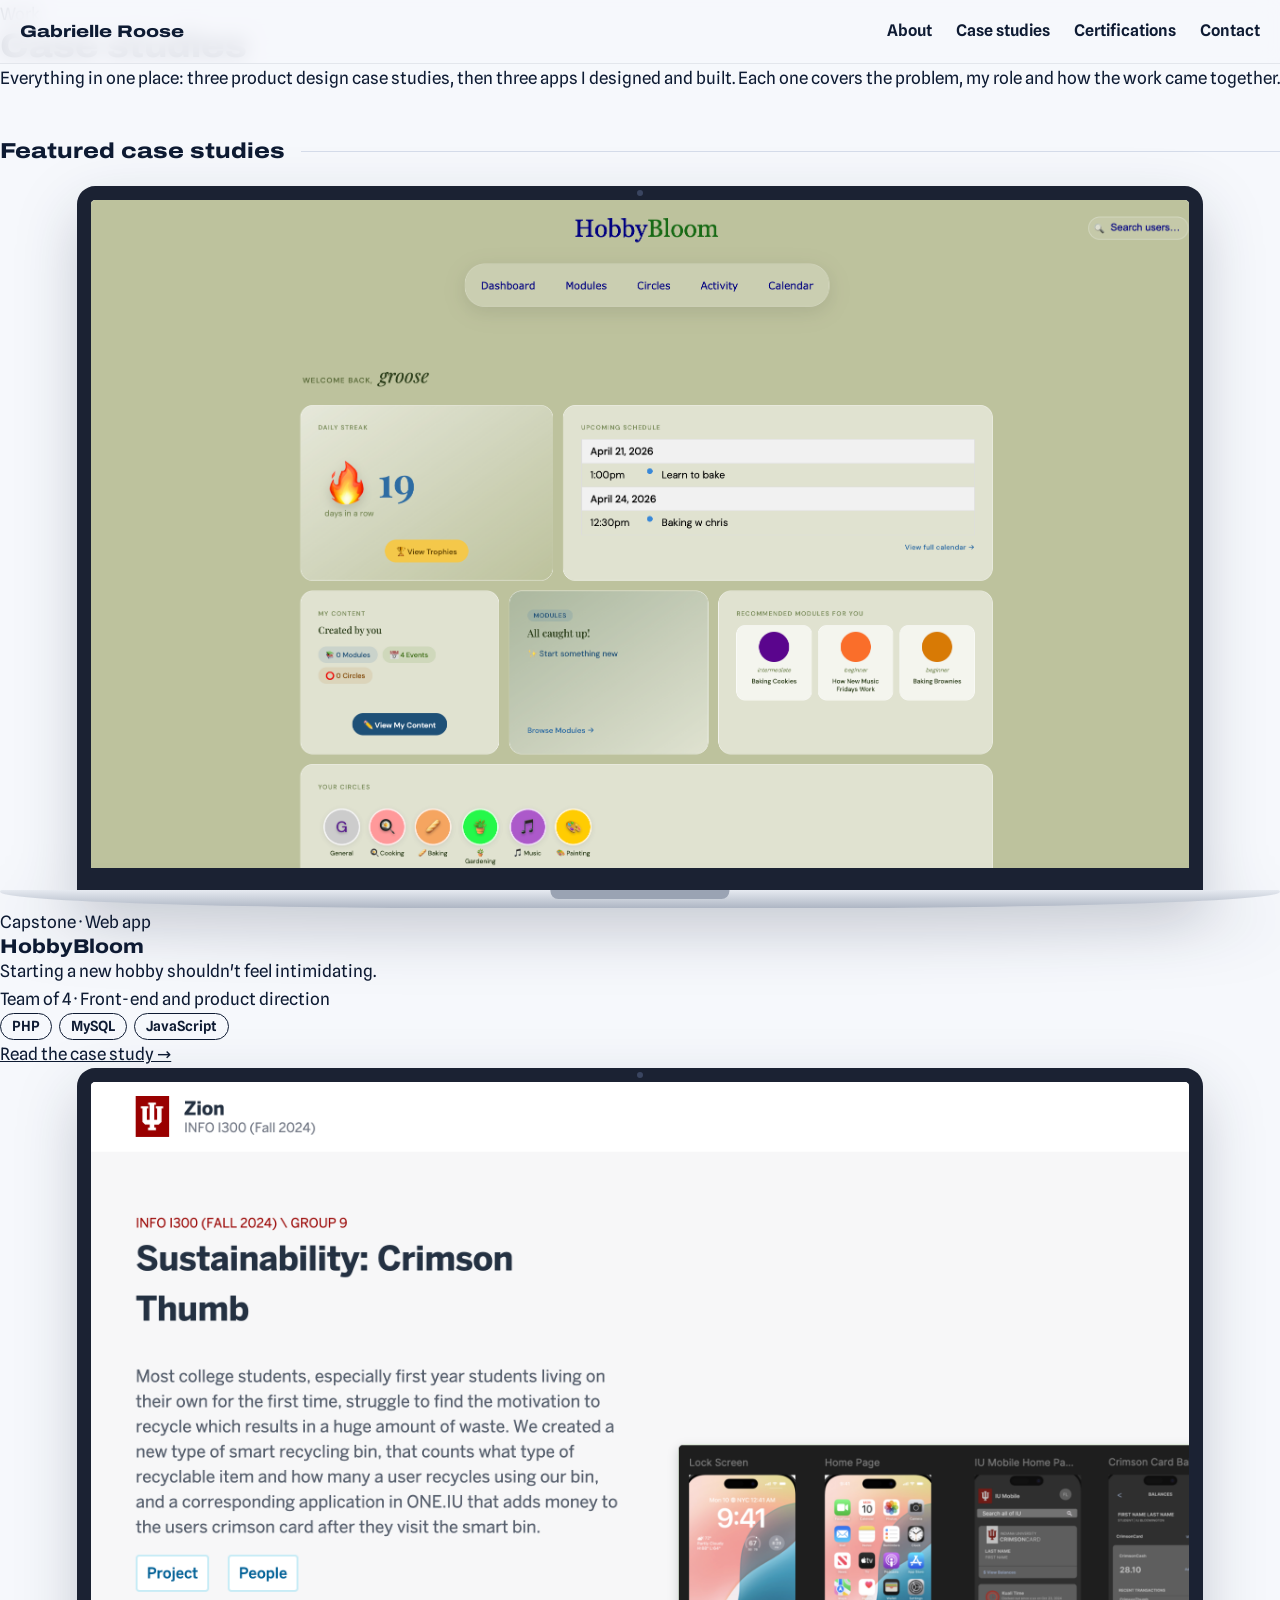
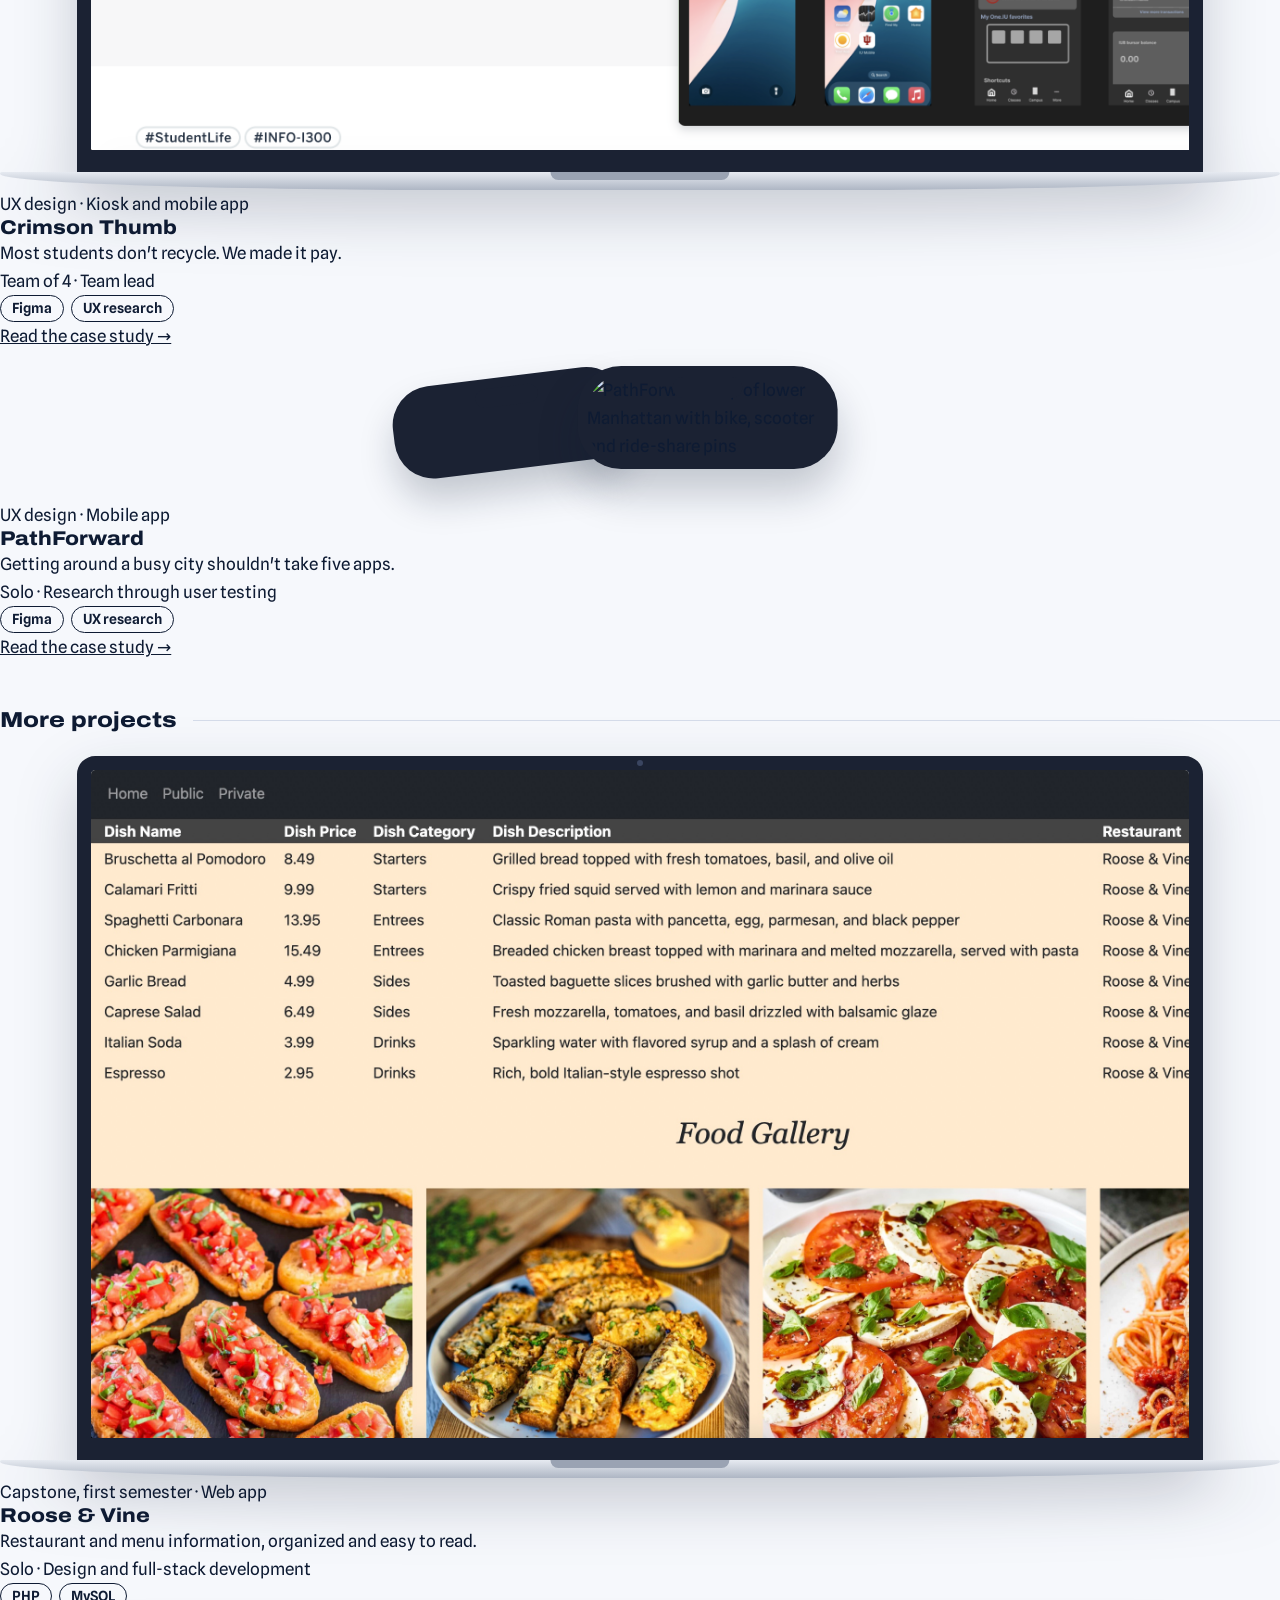
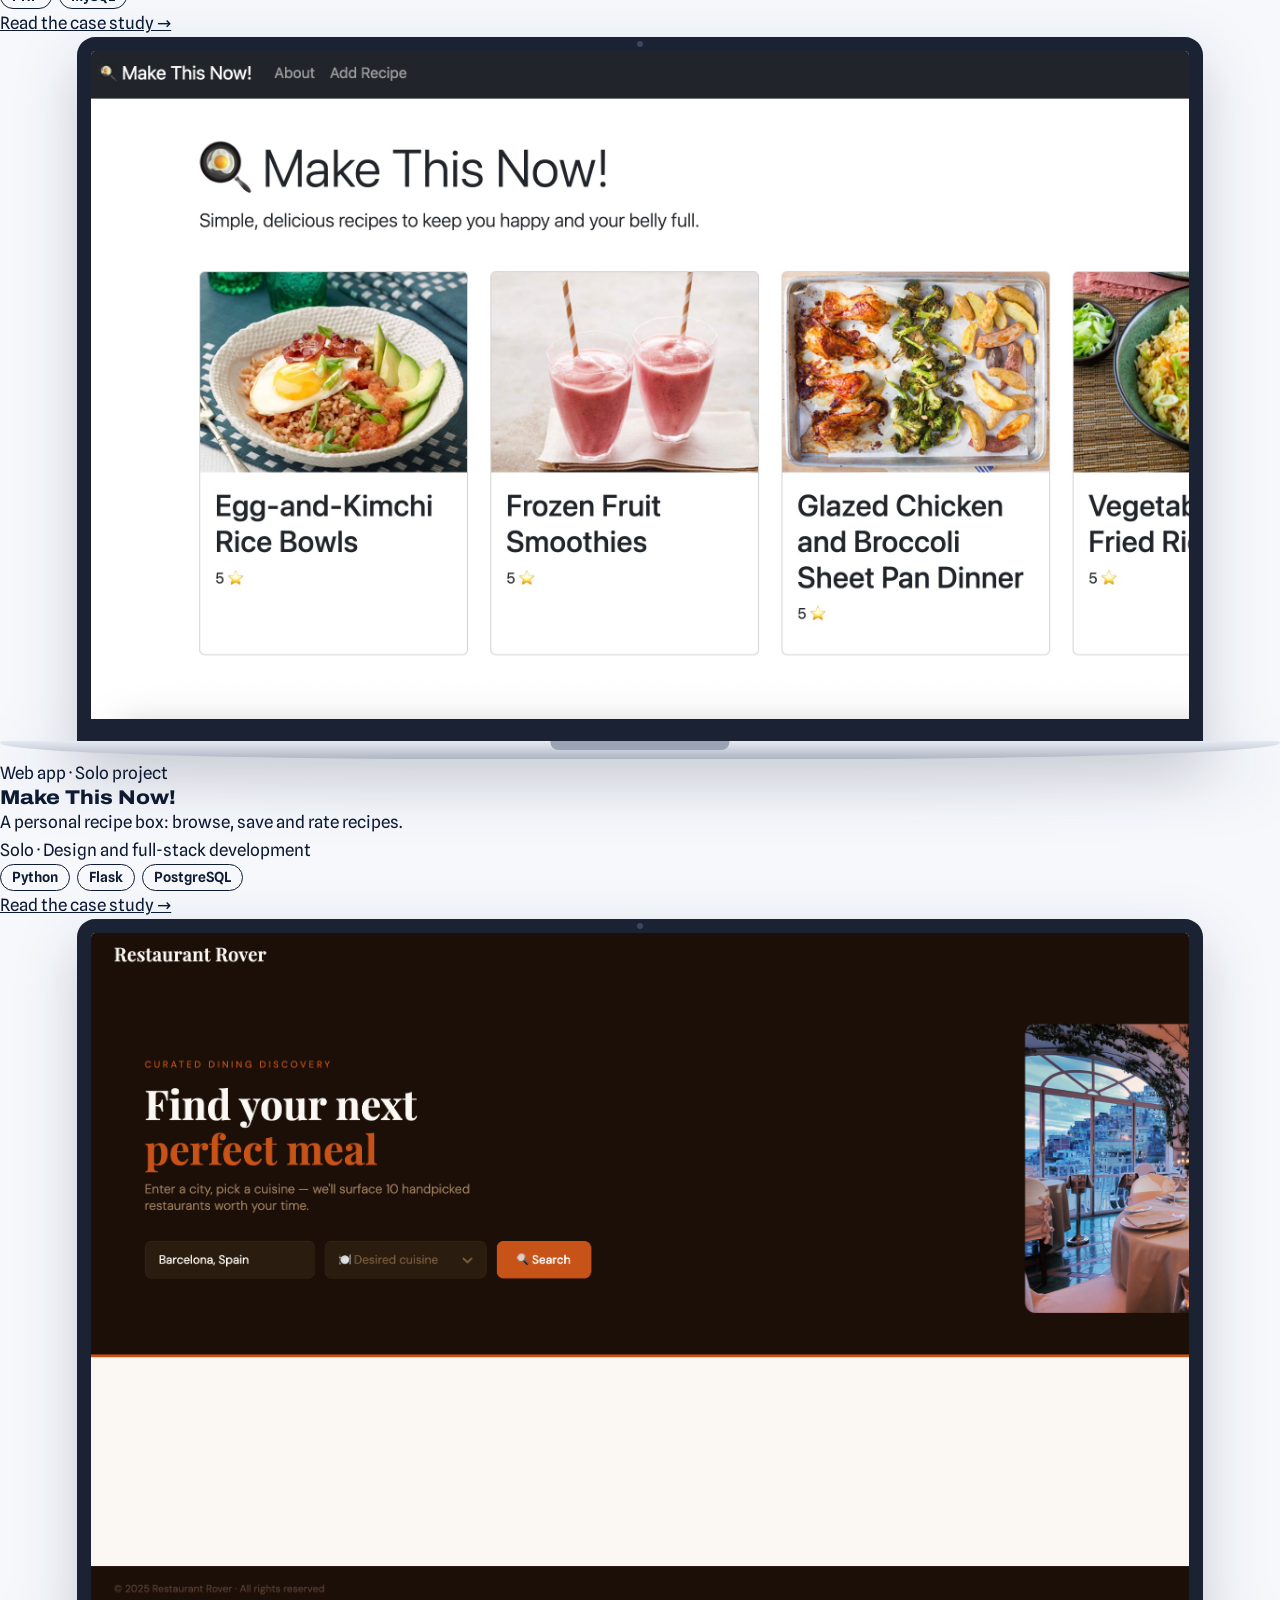
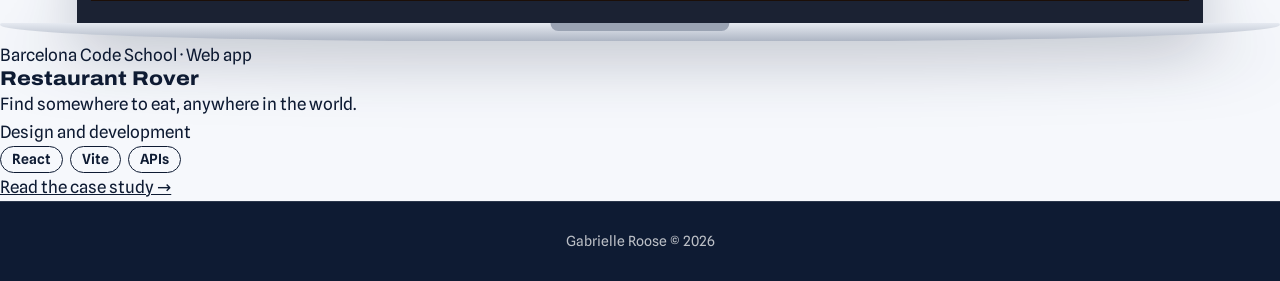
==== case-studies.html @ fcbd2cb3 "Creating case studies index" ====
<!DOCTYPE html>
<html lang="en">
  <head>
    <meta charset="UTF-8" />
    <meta name="viewport" content="width=device-width, initial-scale=1.0" />
    <title>Case studies | Gabrielle Roose</title>
    <link rel="apple-touch-icon" sizes="180x180" href="GRfavicon_io/apple-touch-icon.png" />
    <link rel="icon" type="image/png" sizes="32x32" href="GRfavicon_io/favicon-32x32.png" />
    <link rel="icon" type="image/png" sizes="16x16" href="GRfavicon_io/favicon-16x16.png" />
    <link rel="manifest" href="GRfavicon_io/site.webmanifest" />

    <link rel="preconnect" href="https://fonts.googleapis.com" />
    <link rel="preconnect" href="https://fonts.gstatic.com" crossorigin />
    <link
      href="https://fonts.googleapis.com/css2?family=Archivo:wdth,wght@62..125,100..900&family=Spline+Sans:wght@300..700&display=swap"
      rel="stylesheet"
    />

    <link rel="stylesheet" href="css/sketch.css" />
    <link rel="stylesheet" href="css/case-study.css" />
    <link rel="stylesheet" href="css/work.css" />
  </head>

  <body>
    <a class="skip" href="#featured">Skip to the case studies</a>

    <header class="topbar">
      <a class="wordmark" href="index.html">Gabrielle Roose</a>
      <nav class="topbar__nav" aria-label="Main">
        <a href="index.html#about">About</a>
        <a href="case-studies.html" aria-current="page">Case studies</a>
        <a href="index.html#certifications">Certifications</a>
        <a href="index.html#contact">Contact</a>
      </nav>
    </header>

    <main class="work">
      <header class="work__head">
        <p class="work__eyebrow">Work</p>
        <h1 class="work__title">Case studies</h1>
        <p class="work__intro">
          Everything in one place: three product design case studies, then three apps I designed
          and built. Each one covers the problem, my role and how the work came together.
        </p>
      </header>

      <section aria-labelledby="featured" class="work__group">
        <h2 class="place__sub" id="featured">Featured case studies</h2>
        <ul class="work-grid">
        <li class="work-card tone--green">
          <div class="work-card__media">
            <div class="laptop">
              <div class="chapter__media">
                <img src="images/HobbyBloomCover.png" alt="HobbyBloom dashboard" />
              </div>
              <div class="laptop__base" aria-hidden="true"></div>
            </div>
          </div>
          <div class="work-card__body">
            <p class="work-card__kicker">Capstone · Web app</p>
            <h3 class="work-card__name">HobbyBloom</h3>
            <p class="work-card__line">Starting a new hobby shouldn't feel intimidating.</p>
            <p class="work-card__meta">Team of 4 · Front-end and product direction</p>
            <ul class="chips" aria-label="Tools"><li>PHP</li><li>MySQL</li><li>JavaScript</li></ul>
            <a class="work-card__link" href="hobbybloom.html">Read the case study<span aria-hidden="true"> &rarr;</span></a>
          </div>
        </li>
        <li class="work-card tone--red">
          <div class="work-card__media">
            <div class="laptop">
              <div class="chapter__media">
                <img src="images/CrimsonThumbZion.png" alt="Crimson Thumb project page with app screens" />
              </div>
              <div class="laptop__base" aria-hidden="true"></div>
            </div>
          </div>
          <div class="work-card__body">
            <p class="work-card__kicker">UX design · Kiosk and mobile app</p>
            <h3 class="work-card__name">Crimson Thumb</h3>
            <p class="work-card__line">Most students don't recycle. We made it pay.</p>
            <p class="work-card__meta">Team of 4 · Team lead</p>
            <ul class="chips" aria-label="Tools"><li>Figma</li><li>UX research</li></ul>
            <a class="work-card__link" href="crimson-thumb.html">Read the case study<span aria-hidden="true"> &rarr;</span></a>
          </div>
        </li>
        <li class="work-card tone--blue">
          <div class="work-card__media">
            <div class="phones">
              <div class="phone phone--back">
                <img src="images/PathForward-login.png" alt="" />
              </div>
              <div class="phone phone--front">
                <img src="images/PathForward-map.png" alt="PathForward map of lower Manhattan with bike, scooter and ride-share pins" />
              </div>
            </div>
          </div>
          <div class="work-card__body">
            <p class="work-card__kicker">UX design · Mobile app</p>
            <h3 class="work-card__name">PathForward</h3>
            <p class="work-card__line">Getting around a busy city shouldn't take five apps.</p>
            <p class="work-card__meta">Solo · Research through user testing</p>
            <ul class="chips" aria-label="Tools"><li>Figma</li><li>UX research</li></ul>
            <a class="work-card__link" href="pathforward.html">Read the case study<span aria-hidden="true"> &rarr;</span></a>
          </div>
        </li>
        </ul>
      </section>

      <section aria-labelledby="builds" class="work__group">
        <h2 class="place__sub" id="builds">More projects</h2>
        <ul class="work-grid">
        <li class="work-card tone--plum">
          <div class="work-card__media">
            <div class="laptop">
              <div class="chapter__media">
                <img src="images/capstone.jpg" alt="Roose &amp; Vine restaurant database" />
              </div>
              <div class="laptop__base" aria-hidden="true"></div>
            </div>
          </div>
          <div class="work-card__body">
            <p class="work-card__kicker">Capstone, first semester · Web app</p>
            <h3 class="work-card__name">Roose &amp; Vine</h3>
            <p class="work-card__line">Restaurant and menu information, organized and easy to read.</p>
            <p class="work-card__meta">Solo · Design and full-stack development</p>
            <ul class="chips" aria-label="Tools"><li>PHP</li><li>MySQL</li></ul>
            <a class="work-card__link" href="roose-vine.html">Read the case study<span aria-hidden="true"> &rarr;</span></a>
          </div>
        </li>
        <li class="work-card tone--orange">
          <div class="work-card__media">
            <div class="laptop">
              <div class="chapter__media">
                <img src="images/211.jpg" alt="Make This Now! recipe website" />
              </div>
              <div class="laptop__base" aria-hidden="true"></div>
            </div>
          </div>
          <div class="work-card__body">
            <p class="work-card__kicker">Web app · Solo project</p>
            <h3 class="work-card__name">Make This Now!</h3>
            <p class="work-card__line">A personal recipe box: browse, save and rate recipes.</p>
            <p class="work-card__meta">Solo · Design and full-stack development</p>
            <ul class="chips" aria-label="Tools"><li>Python</li><li>Flask</li><li>PostgreSQL</li></ul>
            <a class="work-card__link" href="make-this-now.html">Read the case study<span aria-hidden="true"> &rarr;</span></a>
          </div>
        </li>
        <li class="work-card tone--teal">
          <div class="work-card__media">
            <div class="laptop">
              <div class="chapter__media">
                <img src="images/restaurantrover.png" alt="Restaurant Rover restaurant finder" />
              </div>
              <div class="laptop__base" aria-hidden="true"></div>
            </div>
          </div>
          <div class="work-card__body">
            <p class="work-card__kicker">Barcelona Code School · Web app</p>
            <h3 class="work-card__name">Restaurant Rover</h3>
            <p class="work-card__line">Find somewhere to eat, anywhere in the world.</p>
            <p class="work-card__meta">Design and development</p>
            <ul class="chips" aria-label="Tools"><li>React</li><li>Vite</li><li>APIs</li></ul>
            <a class="work-card__link" href="restaurant-rover.html">Read the case study<span aria-hidden="true"> &rarr;</span></a>
          </div>
        </li>
        </ul>
      </section>
    </main>

    <footer class="footer">Gabrielle Roose © 2026</footer>
  </body>
</html>
---- css/sketch.css ----
/* SKETCH HOME PAGE (blend of the transit, route and landscape mocks)
   A clean, light page. The personality lives in a few small, deliberate things:
   - a curving route with a red pin that travels down the left margin
   - pencil sketches: Colorado mountains, an Indiana gateway, a small Sagrada Familia
   - a faint line-art background for each place (terrain, rolling land, coastline, street grid)
   - one bold moment at the end: a taxi arriving in New York
   Fonts: Archivo (headings, wide and heavy) + Spline Sans (body). */

/* * * * * * * * * * * * * * * * * * * * * * * * *
    TOKENS
* * * * * * * * * * * * * * * * * * * * * * * * */

:root {
    --platform: #F6F8FC;     /* page background */
    --paper: #FFFFFF;
    --ink: #0E1B33;
    --muted: #47536E;
    --line: #D5DCEA;

    --red: #E4002B;          /* the site accent, and Crimson Thumb's color */
    --taxi: #FFC72C;         /* NYC cab yellow, used only at the end */
    --green: #08794B;        /* HobbyBloom */
    --blue: #1F57F5;         /* PathForward */
    --asphalt: #1A2B4D;

    --font-display: "Archivo", "Arial Black", sans-serif;
    --font-body: "Spline Sans", system-ui, sans-serif;

    --step--1: 0.875rem;
    --step-0: 1.0625rem;
    --step-1: 1.35rem;
    --step-2: clamp(1.9rem, 3.2vw, 2.6rem);
    --step-3: clamp(2.7rem, 7vw, 5.6rem);

    --rail: 60px;            /* left margin that the route runs through */
}

@media (width >= 700px) {
    :root {
        --rail: 104px;
    }
}

@media (width >= 1000px) {
    :root { --rail: 150px; }
}

/* * * * * * * * * * * * * * * * * * * * * * * * *
    BASE
* * * * * * * * * * * * * * * * * * * * * * * * */

*,
*::before,
*::after {
    box-sizing: border-box;
}

html,
body {
    overflow-x: clip;        /* backgrounds run past the edges; never scroll sideways */
}

/* links that jump to a section stop below the pinned top bar */
html {
    scroll-padding-top: 6rem;
}

@media (prefers-reduced-motion: no-preference) {
    html {
        scroll-behavior: smooth;
    }
}

body {
    margin: 0;
    background: var(--platform);
    color: var(--ink);
    font-family: var(--font-body);
    font-size: var(--step-0);
    font-weight: 400;
    line-height: 1.65;
}

h1,
h2,
h3,
h4 {
    margin: 0;
    font-family: var(--font-display);
    font-weight: 800;
    font-stretch: 112%;
    line-height: 1.05;
}

p {
    margin: 0;
}

ul {
    margin: 0;
    padding: 0;
    list-style: none;
}

img {
    display: block;
    max-width: 100%;
}

/* anything given the hidden attribute stays hidden, even if a class sets display */
[hidden] {
    display: none !important;
}

a {
    color: inherit;
}

:focus-visible {
    outline: 3px solid var(--blue);
    outline-offset: 3px;
}

.skip {
    position: absolute;
    left: 1rem;
    top: -4rem;
    z-index: 20;
    padding: 0.6rem 1rem;
    background: var(--ink);
    color: var(--paper);
}

.skip:focus {
    top: 1rem;
}

.button {
    display: inline-block;
    background: var(--ink);
    color: var(--paper);
    font-weight: 600;
    text-decoration: none;
    padding: 0.85rem 1.5rem;
    border: 2px solid var(--ink);
    transition: background-color 0.2s ease, color 0.2s ease;
}

.button:hover,
.button:focus-visible {
    background: var(--paper);
    color: var(--ink);
}

.button--plain {
    background: transparent;
    color: var(--ink);
}

.button--plain:hover,
.button--plain:focus-visible {
    background: var(--ink);
    color: var(--paper);
}

/* * * * * * * * * * * * * * * * * * * * * * * * *
    TOP BAR
* * * * * * * * * * * * * * * * * * * * * * * * */

/* the top bar stays pinned while you scroll, so the links (and the name, which
   goes back to the top) are always in reach */
.topbar {
    position: fixed;
    inset: 0 0 auto 0;
    z-index: 15;
    display: flex;
    align-items: center;
    justify-content: space-between;
    gap: 1rem;
    padding: calc(env(safe-area-inset-top, 0px) + 0.9rem) 1.25rem 0.9rem;
    background: rgba(246, 248, 252, 0.88);
    -webkit-backdrop-filter: blur(10px);
    backdrop-filter: blur(10px);
    box-shadow: 0 1px 0 rgba(14, 27, 51, 0.08);
}

.wordmark {
    font-family: var(--font-display);
    font-weight: 800;
    font-stretch: 125%;
    font-size: 1.05rem;
    text-decoration: none;
    white-space: nowrap;
}

.topbar__nav {
    display: flex;
    gap: 1.1rem;
    font-size: 0.95rem;
    font-weight: 600;
    white-space: nowrap;
}

.topbar__nav a {
    padding-block: 0.25rem;
    text-decoration: none;
    background: linear-gradient(var(--red), var(--red)) left bottom / 0 4px no-repeat;
    transition: background-size 0.25s ease;
}

.topbar__nav a:hover,
.topbar__nav a:focus-visible {
    background-size: 100% 4px;
}

@media (width < 560px) {
    .topbar { flex-wrap: wrap; row-gap: 0.1rem; padding-inline: 1.25rem; }
    .topbar__nav { gap: 0.9rem; font-size: 0.85rem; }
}

@media (width >= 700px) {
    .topbar__nav {
        gap: 1.5rem;
        font-size: 1rem;
    }
}

/* * * * * * * * * * * * * * * * * * * * * * * * *
    THE JOURNEY (content column) AND THE ROUTE
* * * * * * * * * * * * * * * * * * * * * * * * */

.journey {
    position: relative;
    max-width: 1240px;
    margin-inline: auto;
    padding: 0 1.25rem 0 calc(var(--rail) + 1.25rem);
}

.trail {
    position: absolute;
    inset: 0;
    z-index: 2;
    width: 100%;
    height: 100%;
    overflow: visible;
    pointer-events: none;
}

.trail__base {
    fill: none;
    stroke: var(--line);
    stroke-width: 3;
    stroke-linecap: round;
}

.trail__done {
    fill: none;
    stroke: var(--ink);
    stroke-width: 3;
    stroke-linecap: round;
}

.trail__stop {
    fill: var(--paper);
    stroke: var(--ink);
    stroke-width: 4;
    transition: fill 0.3s ease;
}

.trail__stop.is-reached {
    fill: var(--red);
}

.trail__pin {
    fill: var(--red);
    stroke: var(--ink);
    stroke-width: 3;
    stroke-linejoin: round;
}

.trail__pin-dot {
    fill: var(--paper);
}

/* * * * * * * * * * * * * * * * * * * * * * * * *
    PLACES
* * * * * * * * * * * * * * * * * * * * * * * * */

.place {
    position: relative;
    z-index: 1;
    padding-block: 4.5rem;
}

/* each place has its own faint line-art backdrop, centered on the screen */
.place__bg {
    position: absolute;
    top: -60px;
    bottom: -60px;
    left: calc(50% - 50vw - var(--rail) / 2);
    width: 100vw;
    z-index: -1;
    pointer-events: none;
    background: center / cover no-repeat;
    -webkit-mask-image: linear-gradient(transparent, #000 18%, #000 82%, transparent);
    mask-image: linear-gradient(transparent, #000 18%, #000 82%, transparent);
    will-change: transform;
}

.place__bg--in { background-image: url("../images/contours/in.svg"); }
.place__bg--bcn { background-image: url("../images/contours/bcn.svg"); }
.place__bg--ny { background-image: url("../images/contours/ny.svg"); }

.place__head {
    display: flex;
    align-items: center;
    gap: 1.5rem;
    margin-bottom: 1rem;
}

.place__title {
    margin-bottom: 0.4rem;
    font-size: var(--step-2);
    font-stretch: 125%;
}

.place__text {
    max-width: 34rem;
    color: var(--muted);
}

.place__sub {
    display: flex;
    align-items: center;
    gap: 1rem;
    margin: 3rem 0 1.5rem;
    font-size: var(--step-1);
    font-stretch: 118%;
}

.place__sub::after {
    content: "";
    flex: 1;
    height: 1px;
    background: var(--line);
}

/* * * * * * * * * * * * * * * * * * * * * * * * *
    PENCIL SKETCHES (quiet, behind the content)
* * * * * * * * * * * * * * * * * * * * * * * * */

.sketch {
    position: absolute;
    z-index: -1;
    max-width: none;
    pointer-events: none;
    user-select: none;
}

/* Colorado: gray ridgelines along the bottom of the first screen, full width */
.sketch--mountains {
    left: calc(50% - 50vw - var(--rail) / 2);
    bottom: -3.5rem;
    width: 100vw;
    height: auto;
    opacity: 0.6;
    -webkit-mask-image: linear-gradient(transparent, #000 40%);
    mask-image: linear-gradient(transparent, #000 40%);
}

/* Indiana: the gateway at the top right of its section */
.sketch--gate {
    top: 1rem;
    left: 0;
    width: min(46vw, 520px);
    height: auto;
    opacity: 0.4;
    -webkit-mask-image: linear-gradient(to right, #000 55%, transparent);
    mask-image: linear-gradient(to right, #000 55%, transparent);
}

/* Barcelona: small, off to the side, pale */
.sketch--sagrada {
    top: -1.5rem;
    right: 0;
    width: min(34vw, 290px);
    height: auto;
    opacity: 0.25;
}

@media (width >= 700px) {
    .sketch--gate { opacity: 0.7; }
    .sketch--sagrada { opacity: 0.8; }
}

/* * * * * * * * * * * * * * * * * * * * * * * * *
    COLORADO (hero)
* * * * * * * * * * * * * * * * * * * * * * * * */

.place--hero {
    display: grid;
    gap: 3.5rem;
    align-content: start;
    min-height: 100svh;
    padding-top: 7rem;
    /* the mountains grow with the screen width; reserve room for them so their
       peaks always start below the text and photo, even on short laptop screens */
    padding-bottom: max(5rem, calc(26vw - 4rem));
}

.hero__title {
    max-width: 11ch;
    margin-bottom: 1.5rem;
    font-size: var(--step-3);
    font-stretch: 125%;
}

.hero__lede {
    max-width: 30rem;
    margin-bottom: 1.75rem;
    font-size: var(--step-1);
    font-weight: 500;
    line-height: 1.5;
}

.hero__photo {
    position: relative;
    width: min(100%, 320px);
    justify-self: start;
}

.hero__photo img {
    width: 100%;
    aspect-ratio: 4 / 5;
    object-fit: cover;
    border: 3px solid var(--ink);
    box-shadow: 12px 12px 0 var(--red);
}

@media (width >= 1000px) {
    .place--hero {
        grid-template-columns: 1.5fr 0.8fr;
        gap: 2.5rem;
        align-items: center;
    }

    .hero__photo {
        justify-self: end;
        margin-right: 1rem;
    }
}

/* * * * * * * * * * * * * * * * * * * * * * * * *
    CASE STUDY CARDS
* * * * * * * * * * * * * * * * * * * * * * * * */

.cards {
    display: grid;
    gap: 1.75rem;
}

.card {
    --route: var(--ink);
    position: relative;
    display: flex;
    flex-direction: column;
    gap: 0.7rem;
    padding: 1rem 1rem 1.35rem;
    background: var(--paper);
    border: 1px solid var(--line);
    border-top: 4px solid var(--route);
    transition: transform 0.25s ease, box-shadow 0.25s ease;
}

.card--green { --route: var(--green); }
.card--red { --route: var(--red); }
.card--blue { --route: var(--blue); }

.card:hover,
.card:focus-within {
    transform: translateY(-4px);
    box-shadow: 0 16px 32px rgba(14, 27, 51, 0.12);
}

.card__media {
    width: 100%;
    aspect-ratio: 16 / 10;
    object-fit: cover;
    object-position: top left;
    border: 1px solid var(--line);
}

.card__title {
    display: flex;
    align-items: center;
    gap: 0.6rem;
    margin-top: 0.35rem;
    font-size: var(--step-1);
    font-stretch: 118%;
}

.card__bullet {
    display: inline-grid;
    flex: none;
    place-items: center;
    width: 1.8rem;
    height: 1.8rem;
    border-radius: 50%;
    background: var(--route);
    color: var(--paper);
    font-size: 0.9rem;
}

.card__meta {
    color: var(--muted);
    font-size: var(--step--1);
    line-height: 1.5;
}

.card__summary {
    line-height: 1.55;
}

.card__link {
    align-self: start;
    margin-top: auto;
    font-weight: 700;
    text-decoration: underline;
    text-decoration-color: var(--route);
    text-decoration-thickness: 3px;
    text-underline-offset: 5px;
}

/* the whole card is the link */
.card__link::after {
    content: "";
    position: absolute;
    inset: 0;
}

.chips {
    display: flex;
    flex-wrap: wrap;
    gap: 0.4rem;
}

.chips li {
    padding: 0.05rem 0.7rem;
    border: 1.5px solid var(--ink);
    border-radius: 999px;
    font-size: var(--step--1);
    font-weight: 600;
}

@media (width >= 700px) {
    .cards {
        grid-template-columns: repeat(2, 1fr);
    }
}

@media (width >= 1000px) {
    .cards {
        grid-template-columns: repeat(3, 1fr);
    }
}

/* * * * * * * * * * * * * * * * * * * * * * * * *
    ALSO BUILT (lighter rows)
* * * * * * * * * * * * * * * * * * * * * * * * */

.built {
    border-top: 1px solid var(--line);
}

.built__item {
    display: grid;
    gap: 0.4rem;
    padding: 1.15rem 0.25rem;
    border-bottom: 1px solid var(--line);
}

.built__name {
    font-size: var(--step-1);
}

.built__name a {
    text-decoration: underline;
    text-decoration-color: var(--red);
    text-decoration-thickness: 3px;
    text-underline-offset: 5px;
}

.built__name a:hover {
    background: var(--red);
    color: var(--paper);
}

.built__desc {
    color: var(--muted);
}

@media (width >= 1000px) {
    .built__item {
        grid-template-columns: 15rem 1fr 14rem;
        align-items: center;
        gap: 2rem;
    }

    .built .chips {
        justify-content: flex-end;
    }
}

/* * * * * * * * * * * * * * * * * * * * * * * * *
    SHORT COURSES (compact, color-coded by who issued them)
* * * * * * * * * * * * * * * * * * * * * * * * */

.courses {
    display: grid;
    grid-template-columns: repeat(auto-fill, minmax(min(100%, 16rem), 1fr));
    gap: 0.75rem;
}

.course {
    --issuer: var(--ink);
    display: grid;
    align-content: start;
    gap: 0.35rem;
    padding: 0.85rem 1rem;
    background: var(--paper);
    border: 1px solid var(--line);
    border-left: 5px solid var(--issuer);
    transition: transform 0.2s ease, box-shadow 0.2s ease;
}

.course--adobe { --issuer: var(--red); }
.course--linkedin { --issuer: var(--blue); }
.course--microsoft { --issuer: var(--green); }

.course:hover {
    transform: translateY(-3px);
    box-shadow: 0 10px 22px rgba(14, 27, 51, 0.1);
}

.course__name {
    font-family: var(--font-body);
    font-size: var(--step-0);
    font-weight: 600;
    font-stretch: 100%;
    line-height: 1.35;
}

.course__meta {
    color: var(--muted);
    font-size: var(--step--1);
}

/* * * * * * * * * * * * * * * * * * * * * * * * *
    ISSUER ORBIT (logos circle a dashed track; each one filters the courses)
* * * * * * * * * * * * * * * * * * * * * * * * */

.place--certs .place__head {
    flex-wrap: wrap;
    justify-content: space-between;
    gap: 2rem 3rem;
}

.orbit {
    --size: 12rem;           /* diameter of the track */
    --logo: 3.5rem;
    --spin: 28s;
    position: relative;
    flex: none;
    width: calc(var(--size) + var(--logo));
    aspect-ratio: 1;
    margin-inline: auto;
}

@media (width >= 700px) {
    .orbit {
        --size: 14rem;
        --logo: 4rem;
        margin-inline: 0 2rem;
    }
}

/* the track, dashed like an unfinished route */
.orbit::before {
    content: "";
    position: absolute;
    inset: calc(var(--logo) / 2);
    border: 2px dashed var(--line);
    border-radius: 50%;
}

.orbit__all {
    position: absolute;
    top: 50%;
    left: 50%;
    z-index: 1;
    display: grid;
    place-items: center;
    width: calc(var(--size) * 0.52);
    aspect-ratio: 1;
    padding: 0.5rem;
    transform: translate(-50%, -50%);
    background: var(--paper);
    color: var(--muted);
    border: 2px solid var(--line);
    border-radius: 50%;
    font: inherit;
    font-size: var(--step--1);
    line-height: 1.25;
    cursor: pointer;
    transition: border-color 0.2s ease, color 0.2s ease;
}

.orbit__all strong {
    display: block;
    color: var(--ink);
    font-family: var(--font-display);
    font-size: 2rem;
    font-stretch: 125%;
    line-height: 1;
}

.orbit__all:hover,
.orbit__all[aria-pressed="true"] {
    border-color: var(--ink);
    color: var(--ink);
}

.orbit__ring {
    position: absolute;
    inset: 0;
    animation: orbit var(--spin) linear infinite;
}

.orbit__item {
    position: absolute;
    top: 50%;
    left: 50%;
    width: var(--logo);
    height: var(--logo);
    margin: calc(var(--logo) / -2) 0 0 calc(var(--logo) / -2);
    transform: rotate(var(--a)) translateY(calc(var(--size) / -2)) rotate(calc(var(--a) * -1));
}

/* each logo spins the other way, so it stays upright while the ring turns */
.orbit__logo {
    --issuer: var(--ink);
    position: relative;
    width: 100%;
    height: 100%;
    padding: 0;
    background: var(--paper);
    border: 3px solid var(--paper);
    border-radius: 1rem;
    box-shadow: 0 6px 16px rgba(14, 27, 51, 0.16);
    cursor: pointer;
    animation: orbit var(--spin) linear infinite reverse;
    transition: box-shadow 0.2s ease, border-color 0.2s ease, scale 0.2s ease;
}

.orbit__logo[data-issuer="adobe"] { --issuer: var(--red); }
.orbit__logo[data-issuer="linkedin"] { --issuer: var(--blue); }
.orbit__logo[data-issuer="microsoft"] { --issuer: var(--green); }

.orbit__logo img {
    width: 100%;
    height: 100%;
    border-radius: 0.75rem;
    object-fit: cover;
}

.orbit__logo:hover {
    scale: 1.08;
}

.orbit__logo[aria-pressed="true"] {
    scale: 1.15;
    border-color: var(--issuer);
    box-shadow: 0 0 0 3px var(--paper), 0 0 0 6px var(--issuer), 0 10px 22px rgba(14, 27, 51, 0.2);
}

.orbit__count {
    position: absolute;
    top: -0.55rem;
    right: -0.55rem;
    display: grid;
    place-items: center;
    min-width: 1.5rem;
    height: 1.5rem;
    padding-inline: 0.3rem;
    background: var(--ink);
    color: var(--paper);
    border-radius: 999px;
    font-size: 0.75rem;
    font-weight: 700;
}

/* hold still while someone is aiming at it, or once they've picked an issuer */
.orbit:hover .orbit__ring,
.orbit:hover .orbit__logo,
.orbit:focus-within .orbit__ring,
.orbit:focus-within .orbit__logo,
.orbit.is-filtered .orbit__ring,
.orbit.is-filtered .orbit__logo {
    animation-play-state: paused;
}

@keyframes orbit {
    to { rotate: 360deg; }
}

@media (prefers-reduced-motion: reduce) {
    .orbit__ring,
    .orbit__logo {
        animation: none;
    }
}

.courses__status {
    margin: -0.75rem 0 1rem;
    color: var(--muted);
    font-size: var(--step--1);
}

/* filtered cards rise into place */
.courses.is-filtering .course:not([hidden]) {
    animation: rise 0.45s cubic-bezier(0.2, 0.7, 0.2, 1) both;
}

.courses.is-filtering .course:nth-child(2n) { animation-delay: 0.04s; }
.courses.is-filtering .course:nth-child(3n) { animation-delay: 0.08s; }

@keyframes rise {
    from { opacity: 0; transform: translateY(14px); }
}

@media (prefers-reduced-motion: reduce) {
    .courses.is-filtering .course:not([hidden]) {
        animation: none;
    }
}

/* * * * * * * * * * * * * * * * * * * * * * * * *
    NEW YORK (the one bold moment)
* * * * * * * * * * * * * * * * * * * * * * * * */

.place--ny {
    margin-top: 2rem;
    padding-top: 0;
    padding-bottom: 5.5rem;
}

/* the dark band runs edge to edge */
.place--ny::before {
    content: "";
    position: absolute;
    inset-block: 0;
    left: calc(50% - 50vw - var(--rail) / 2);
    width: 100vw;
    z-index: -2;
    background: var(--ink);
}

.place__bg--ny {
    top: 0;
    bottom: 0;
    -webkit-mask-image: none;
    mask-image: none;
}

.road {
    position: relative;
    height: 7.5rem;
}

.road::before,
.road::after {
    content: "";
    position: absolute;
    left: calc(50% - 50vw - var(--rail) / 2);
    width: 100vw;
}

.road::before {
    top: 0;
    bottom: 0;
    background: var(--asphalt);
}

.road::after {
    top: 62%;
    height: 5px;
    background: repeating-linear-gradient(90deg, var(--taxi) 0 40px, transparent 40px 84px);
}

.taxi {
    position: absolute;
    left: 0;
    bottom: 0.6rem;
    z-index: 1;
    width: clamp(120px, 19vw, 210px);
    transform: translateX(var(--taxi-x, 60vw));
}

.taxi svg {
    display: block;
    width: 100%;
    height: auto;
    overflow: visible;
}

.taxi__wheel {
    transform-box: fill-box;
    transform-origin: center;
    transform: rotate(var(--wheel, 0deg));
}

.city {
    display: flex;
    flex-wrap: wrap;
    align-items: flex-start;
    justify-content: space-between;
    gap: 2.5rem 4rem;
    padding-top: 3.5rem;
}

.city :focus-visible {
    outline-color: var(--taxi);
}

.city__text {
    flex: 1 1 26rem;
    max-width: 40rem;
}

.city__title {
    margin-bottom: 1.25rem;
    color: var(--taxi);
    font-size: var(--step-3);
    font-stretch: 125%;
    text-wrap: balance;      /* keeps "I'm" from sitting alone on the first line */
}

.city__lede {
    margin-bottom: 2rem;
    color: var(--paper);
    font-size: var(--step-1);
    line-height: 1.5;
}

.city__actions {
    display: flex;
    flex-wrap: wrap;
    gap: 0.75rem;
}

.city .button {
    background: var(--taxi);
    border-color: var(--taxi);
    color: var(--ink);
}

.city .button:hover,
.city .button:focus-visible {
    background: var(--paper);
    border-color: var(--paper);
}

.city .button--plain {
    background: transparent;
    border-color: var(--paper);
    color: var(--paper);
}

.city .button--plain:hover,
.city .button--plain:focus-visible {
    background: var(--paper);
    color: var(--ink);
}

/* the contact form sits beside the New York copy, and drops below it when narrow */
.contact-form {
    display: grid;
    flex: 1 1 22rem;
    max-width: 32rem;
    gap: 0.35rem;
    color: var(--paper);
}

.contact-form label {
    font-weight: 600;
}

.contact-form input,
.contact-form textarea {
    width: 100%;
    margin-bottom: 0.9rem;
    padding: 0.7rem 0.85rem;
    background: var(--paper);
    color: var(--ink);
    border: 2px solid var(--paper);
    border-radius: 0;
    font: inherit;
}

.contact-form textarea {
    resize: vertical;
}

.contact-form .button {
    justify-self: start;
    cursor: pointer;
    font: inherit;
    font-weight: 600;
}

.contact-form .button:disabled {
    opacity: 0.6;
    cursor: wait;
}

.contact-form__status {
    min-height: 1.65em;
    margin-top: 0.5rem;
    color: var(--taxi);
    font-weight: 600;
}

/* the footer: one full-width navy band with centered text, the same on every
   page; on the homepage it continues the New York section above it */
.footer {
    padding: 1.75rem 1.25rem calc(env(safe-area-inset-bottom, 0px) + 1.75rem);
    background: var(--ink);
    color: rgba(255, 255, 255, 0.72);
    border-top: 1px solid rgba(255, 255, 255, 0.12);
    font-size: var(--step--1);
    text-align: center;
}

/* * * * * * * * * * * * * * * * * * * * * * * * *
    REDUCED MOTION
* * * * * * * * * * * * * * * * * * * * * * * * */

@media (prefers-reduced-motion: reduce) {
    *,
    *::before,
    *::after {
        transition: none !important;
    }
}

/* * * * * * * * * * * * * * * * * * * * * * * * *
    ABOUT
* * * * * * * * * * * * * * * * * * * * * * * * */

.place--about {
    padding-top: 6rem;
}

.about__text {
    display: grid;
    gap: 1rem;
    max-width: 40rem;
    margin-top: 1.25rem;
    font-size: var(--step-1);
    line-height: 1.55;
}

/* * * * * * * * * * * * * * * * * * * * * * * * *
    EDUCATION TIMELINE (a short stretch of route: Barcelona to Bloomington)
* * * * * * * * * * * * * * * * * * * * * * * * */

.schooling {
    max-width: 62rem;
    margin-top: 3.5rem;
}

.schooling .place__sub {
    margin-top: 0;
}

.timeline {
    --dot: 1.15rem;
    position: relative;
    display: grid;
    gap: 2.25rem;
    margin: 0;
    padding-left: 2.25rem;
    list-style: none;
}

.timeline__stop {
    position: relative;
}

/* the line between the stops: on phones, each stop draws its own segment down
   to the next dot, so the line ends at the last stop */
.timeline__stop:not(:last-child)::after {
    content: "";
    position: absolute;
    top: 0.5rem;
    bottom: -2.5rem;
    left: calc(-2.25rem + var(--dot) / 2 - 1.5px);
    width: 3px;
    background: var(--ink);
}

/* each stop is a station dot on the line; the last one is where the route is headed */
.timeline__stop::before {
    content: "";
    position: absolute;
    top: 0.15rem;
    left: -2.25rem;
    z-index: 1;              /* the dot sits on top of the line */
    width: var(--dot);
    height: var(--dot);
    background: var(--paper);
    border: 4px solid var(--ink);
    border-radius: 50%;
}

.timeline__stop--end::before {
    background: var(--red);
}

.timeline__when {
    color: var(--red);
    font-family: var(--font-display);
    font-size: var(--step--1);
    font-weight: 700;
    font-stretch: 112%;
    letter-spacing: 0.04em;
    text-transform: uppercase;
}

.timeline__where {
    margin-top: 0.35rem;
    font-size: var(--step-1);
    font-stretch: 118%;
}

.timeline__place {
    margin-top: 0.2rem;
    color: var(--muted);
    font-size: var(--step--1);
}

.timeline__what,
.timeline__facts {
    margin-top: 0.75rem;
    max-width: 30rem;
    line-height: 1.55;
}

.timeline__facts {
    display: grid;
    gap: 0.4rem;
}

/* across the page on wider screens */
@media (width >= 700px) {
    .timeline {
        grid-template-columns: 1fr 1fr;
        gap: 3rem;
        padding-left: 0;
        padding-top: 2.5rem;
    }

    /* one line across the top, from the first dot to the last */
    .timeline::before {
        content: "";
        position: absolute;
        top: calc(var(--dot) / 2 - 1.5px);
        left: calc(var(--dot) / 2);
        right: calc(50% - 1.5rem - var(--dot) / 2);
        height: 3px;
        background: var(--ink);
    }

    .timeline__stop:not(:last-child)::after {
        content: none;
    }

    .timeline__stop::before {
        top: -2.5rem;
        left: 0;
    }
}

/* * * * * * * * * * * * * * * * * * * * * * * * *
    CASE STUDY CHAPTERS (one project per screen)
* * * * * * * * * * * * * * * * * * * * * * * * */

.chapter {
    --tone: var(--ink);
    position: relative;
    z-index: 1;
    display: grid;
    gap: 2.5rem;
    align-content: center;
    min-height: 100svh;
    padding-block: 4.5rem;
}

.chapter--green { --tone: var(--green); }
.chapter--red { --tone: var(--red); }
.chapter--blue { --tone: var(--blue); }

/* sized so a one-word name (HobbyBloom, PathForward) always fits its column */
.chapter__name {
    font-size: clamp(2rem, 3vw, 2.75rem);
    font-stretch: 125%;
}

/* a short bar in the project's color, like a stop on the line */
.chapter__name::before {
    content: "";
    display: block;
    width: 3.5rem;
    height: 8px;
    margin-bottom: 1.25rem;
    background: var(--tone);
}

.chapter__line {
    max-width: 24rem;
    margin-top: 1.1rem;
    font-size: var(--step-1);
    font-weight: 500;
    line-height: 1.4;
}

.chapter__meta {
    max-width: 24rem;
    margin: 0.9rem 0 1.75rem;
    color: var(--muted);
    font-size: var(--step--1);
    line-height: 1.5;
}

/* the laptop: a dark screen bezel on a silver base, with a soft glow in the
   project's color behind it */
.laptop {
    --bezel: #1B2233;
    --b: clamp(8px, 1.3vw, 14px);   /* bezel thickness, scales with the screen */
    position: relative;
    filter: drop-shadow(0 24px 30px rgba(14, 27, 51, 0.2));
}

.laptop::before {
    content: "";
    position: absolute;
    inset: 6% -6% -8%;
    z-index: -1;
    background: radial-gradient(closest-side, color-mix(in srgb, var(--tone) 24%, transparent), transparent);
}

/* the camera dot, centered in the top bezel */
.laptop::after {
    content: "";
    position: absolute;
    top: calc(var(--b) / 2 - 3px);
    left: 50%;
    width: 6px;
    height: 6px;
    translate: -50% 0;
    background: #3A4560;
    border-radius: 50%;
}

/* the screen */
.chapter__media {
    position: relative;
    aspect-ratio: 16 / 10;
    overflow: hidden;
    margin-inline: 6%;
    background: var(--paper);
    border: var(--b) solid var(--bezel);
    border-bottom-width: calc(var(--b) * 1.6);
    border-radius: calc(var(--b) * 1.3) calc(var(--b) * 1.3) 0 0;
}

/* the base, a little wider than the screen, with the hinge notch */
.laptop__base {
    position: relative;
    height: clamp(10px, 1.5vw, 18px);
    background: linear-gradient(#E6EAF1, #AEB6C4);
    border-radius: 2px 2px 40% 40% / 2px 2px 100% 100%;
}

.laptop__base::before {
    content: "";
    position: absolute;
    top: 0;
    left: 50%;
    width: 14%;
    height: 45%;
    translate: -50% 0;
    background: #9AA3B3;
    border-radius: 0 0 8px 8px;
}

.chapter__media img {
    width: 100%;
    height: 100%;
    max-width: none;
    object-fit: cover;
    object-position: top left;
}

/* PathForward: two phones, the map in front and the welcome screen tilted behind */
.phones {
    position: relative;
    display: grid;
    justify-items: center;
    padding-block: 1rem 2rem;
}

.phones::before {
    content: "";
    position: absolute;
    inset: 0 -4%;
    z-index: -1;
    background: radial-gradient(closest-side, color-mix(in srgb, var(--tone) 24%, transparent), transparent);
}

.phone {
    --pad: clamp(6px, 0.75vw, 10px);
    grid-area: 1 / 1;
    position: relative;
    width: clamp(150px, 40%, 260px);
    padding: var(--pad);
    background: #1B2233;
    border-radius: clamp(26px, 3.4vw, 44px);
    box-shadow: 0 24px 40px rgba(14, 27, 51, 0.22);
}

.phone img {
    width: 100%;
    border-radius: clamp(20px, 2.7vw, 34px);
}

/* the camera island, sitting in the status bar between the time and the icons */
.phone::after {
    content: "";
    position: absolute;
    top: calc(var(--pad) + 1.6%);
    left: 50%;
    width: 27%;
    aspect-ratio: 3.4;
    translate: -50% 0;
    background: #1B2233;
    border-radius: 999px;
}

/* login screen fans out to the left (to put it on the right instead:
   back = translate(50%, 5%) rotate(7deg) scale(0.9), front = translate(-26%, 0)) */
.phone--back {
    transform: translate(-50%, 5%) rotate(-7deg) scale(0.9);
}

.phone--front {
    transform: translate(26%, 0);
}

@media (width >= 1000px) {
    .chapter {
        grid-template-columns: minmax(19rem, 0.95fr) minmax(0, 1.6fr);
        gap: 3rem;
        align-items: center;
    }

    .chapter--flip {
        grid-template-columns: minmax(0, 1.6fr) minmax(19rem, 0.95fr);
    }

    .chapter--flip .laptop {
        order: -1;
    }
}

/* the one entrance: the first project's screenshot arrives, then its words */
@media (prefers-reduced-motion: no-preference) {
    .js .chapter[data-intro] .laptop,
    .js .chapter[data-intro] .chapter__copy > * {
        opacity: 0;
        transform: translateY(60px) scale(0.95);
        transition: opacity 0.8s ease, transform 1s cubic-bezier(0.2, 0.7, 0.2, 1);
    }

    .js .chapter[data-intro] .chapter__copy > * {
        transform: translateY(24px);
    }

    .js .chapter[data-intro].is-in .laptop,
    .js .chapter[data-intro].is-in .chapter__copy > * {
        opacity: 1;
        transform: none;
    }

    .js .chapter[data-intro] .chapter__copy > :nth-child(1) { transition-delay: 0.35s; }
    .js .chapter[data-intro] .chapter__copy > :nth-child(2) { transition-delay: 0.5s; }
    .js .chapter[data-intro] .chapter__copy > :nth-child(3) { transition-delay: 0.65s; }
    .js .chapter[data-intro] .chapter__copy > :nth-child(4) { transition-delay: 0.8s; }
}

/* More projects: three small cards */
.place--more .cards {
    margin-top: 1.75rem;
}

.place--more .card__title {
    margin-top: 0;
}
---- css/case-study.css ----
/* CASE STUDY PAGES
   Loaded after sketch.css, so they share its tokens, fonts, top bar and buttons.
   Each page sets its project color on .case (green, red or blue).
   The sections run down a route line, numbered like stations.
   Dashed "To add" boxes mark content that still needs to be written. */

.case {
    --tone: var(--ink);
    max-width: 1100px;
    margin-inline: auto;
    padding: 0 1.25rem 4rem;
}

.case--green { --tone: var(--green); }
.case--red { --tone: var(--red); }
.case--blue { --tone: var(--blue); }

/* * * * * * * * * * * * * * * * * * * * * * * * *
    DRAFT NOTE (remove once every "To add" box is filled in)
* * * * * * * * * * * * * * * * * * * * * * * * */

.draft-note {
    margin-top: 6rem;
    padding: 0.75rem 1rem;
    background: #FFF6D6;
    border-left: 5px solid var(--taxi);
    font-size: var(--step--1);
}

/* * * * * * * * * * * * * * * * * * * * * * * * *
    HERO
* * * * * * * * * * * * * * * * * * * * * * * * */

.case__hero {
    display: grid;
    gap: 2.5rem;
    padding-top: 2rem;
}

.case__back {
    display: inline-block;
    margin-bottom: 1.5rem;
    font-weight: 600;
    text-decoration: none;
}

.case__back:hover {
    text-decoration: underline;
    text-decoration-color: var(--tone);
    text-decoration-thickness: 3px;
    text-underline-offset: 5px;
}

.case__eyebrow {
    color: var(--tone);
    font-family: var(--font-display);
    font-size: var(--step--1);
    font-weight: 700;
    font-stretch: 112%;
    letter-spacing: 0.05em;
    text-transform: uppercase;
}

.case__title {
    margin-top: 0.5rem;
    font-size: var(--step-3);
    font-stretch: 125%;
}

.case__lede {
    max-width: 36rem;
    margin-top: 1rem;
    font-size: var(--step-1);
    font-weight: 500;
    line-height: 1.45;
}

.case__summary {
    max-width: 40rem;
    margin-top: 1rem;
    color: var(--muted);
}

.facts {
    display: grid;
    grid-template-columns: repeat(auto-fit, minmax(min(100%, 11rem), 1fr));
    gap: 1rem 2rem;
    margin: 2rem 0 0;
    padding-top: 1.25rem;
    border-top: 3px solid var(--tone);
}

.facts dt {
    color: var(--muted);
    font-size: 0.75rem;
    font-weight: 700;
    letter-spacing: 0.06em;
    text-transform: uppercase;
}

.facts dd {
    margin: 0.2rem 0 0;
    font-weight: 500;
    line-height: 1.45;
}

/* a missing fact, waiting to be filled in */
.facts__todo {
    display: inline-block;
    padding: 0.05rem 0.55rem;
    color: var(--tone);
    border: 2px dashed var(--tone);
    border-radius: 999px;
    font-size: var(--step--1);
    font-weight: 600;
}

.case__links {
    display: flex;
    flex-wrap: wrap;
    gap: 0.75rem;
    margin-top: 2rem;
}

.case__cover {
    background: var(--paper);
    border: 3px solid var(--ink);
    box-shadow: 12px 12px 0 var(--tone);
}

.case__cover img {
    width: 100%;
}

/* * * * * * * * * * * * * * * * * * * * * * * * *
    AT A GLANCE (problem, solution, outcome: the part recruiters skim)
* * * * * * * * * * * * * * * * * * * * * * * * */

.glance {
    display: grid;
    gap: 1.25rem;
    margin-top: 4.5rem;
}

.glance__card {
    padding: 1.25rem 1.25rem 1.5rem;
    background: var(--paper);
    border: 1px solid var(--line);
    border-top: 4px solid var(--tone);
}

.glance__card h2 {
    font-size: var(--step-1);
    font-stretch: 118%;
}

.glance__card p {
    margin-top: 0.6rem;
    line-height: 1.55;
}

@media (width >= 800px) {
    .glance {
        grid-template-columns: repeat(3, 1fr);
    }
}

/* * * * * * * * * * * * * * * * * * * * * * * * *
    THE STEPS (numbered stations down a route line)
* * * * * * * * * * * * * * * * * * * * * * * * */

.steps {
    position: relative;
    margin-top: 3rem;
    padding-left: 3.5rem;
    counter-reset: step;
}

.steps::before {
    content: "";
    position: absolute;
    top: 3.5rem;
    bottom: 3.5rem;
    left: calc(1.15rem - 1.5px);
    width: 3px;
    background: var(--line);
}

.step {
    position: relative;
    padding-block: 2.5rem;
    counter-increment: step;
}

.step::before {
    content: counter(step, decimal-leading-zero);
    position: absolute;
    top: 2.35rem;
    left: -3.5rem;
    display: grid;
    place-items: center;
    width: 2.3rem;
    height: 2.3rem;
    background: var(--paper);
    border: 3px solid var(--tone);
    border-radius: 50%;
    font-family: var(--font-display);
    font-size: 0.8rem;
    font-weight: 800;
}

.step h2 {
    font-size: var(--step-2);
    font-stretch: 125%;
}

.step > p {
    max-width: 44rem;
    margin-top: 0.9rem;
    line-height: 1.65;
}

.step__list {
    display: grid;
    gap: 0.6rem;
    max-width: 44rem;
    margin-top: 1rem;
}

.step__list li {
    position: relative;
    padding-left: 1.4rem;
    line-height: 1.55;
}

.step__list li::before {
    content: "";
    position: absolute;
    top: 0.55em;
    left: 0;
    width: 0.55rem;
    height: 0.55rem;
    background: var(--tone);
    border-radius: 50%;
}

.step__figure {
    max-width: 52rem;
    margin: 1.5rem 0 0;
}

.step__figure img {
    width: 100%;
    background: var(--paper);
    border: 3px solid var(--ink);
    box-shadow: 10px 10px 0 var(--tone);
}

.step__figure figcaption {
    margin-top: 1rem;
    color: var(--muted);
    font-size: var(--step--1);
}

/* * * * * * * * * * * * * * * * * * * * * * * * *
    "TO ADD" BOXES (placeholders for content still to be written)
* * * * * * * * * * * * * * * * * * * * * * * * */

.todo {
    max-width: 44rem;
    margin-top: 1.25rem;
    padding: 1.1rem 1.25rem 1.25rem;
    background: var(--paper);
    background: color-mix(in srgb, var(--tone) 5%, var(--paper));
    border: 2px dashed var(--tone);
    border-radius: 0.75rem;
}

.todo__label {
    display: inline-block;
    padding: 0.1rem 0.55rem;
    background: var(--tone);
    color: var(--paper);
    border-radius: 999px;
    font-size: 0.72rem;
    font-weight: 700;
    letter-spacing: 0.08em;
    text-transform: uppercase;
}

.todo__title {
    margin-top: 0.6rem;
    font-weight: 700;
}

.todo ul {
    margin-top: 0.4rem;
    padding-left: 1.2rem;
    list-style: disc;
    color: var(--muted);
}

.todo li + li {
    margin-top: 0.25rem;
}

.todo__media {
    margin-top: 0.75rem;
    color: var(--muted);
    font-size: var(--step--1);
}

.todo__media strong {
    color: var(--ink);
}

/* * * * * * * * * * * * * * * * * * * * * * * * *
    NEXT CASE STUDY
* * * * * * * * * * * * * * * * * * * * * * * * */

.next {
    display: flex;
    flex-wrap: wrap;
    align-items: center;
    justify-content: space-between;
    gap: 1rem 2rem;
    margin-top: 3rem;
    padding-top: 2rem;
    border-top: 3px solid var(--line);
}

.next__label {
    color: var(--muted);
    font-size: var(--step--1);
}

.next__link {
    font-family: var(--font-display);
    font-size: var(--step-2);
    font-weight: 800;
    font-stretch: 125%;
    text-decoration: none;
}

.next__link:hover {
    text-decoration: underline;
    text-decoration-thickness: 5px;
    text-underline-offset: 8px;
}

.next__link--green { text-decoration-color: var(--green); }
.next__link--red { text-decoration-color: var(--red); }
.next__link--blue { text-decoration-color: var(--blue); }

/* * * * * * * * * * * * * * * * * * * * * * * * *
    WIDER SCREENS
* * * * * * * * * * * * * * * * * * * * * * * * */

@media (width >= 1000px) {
    .case__hero {
        grid-template-columns: minmax(0, 1fr) minmax(0, 1.1fr);
        align-items: center;
        gap: 4rem;
    }
}
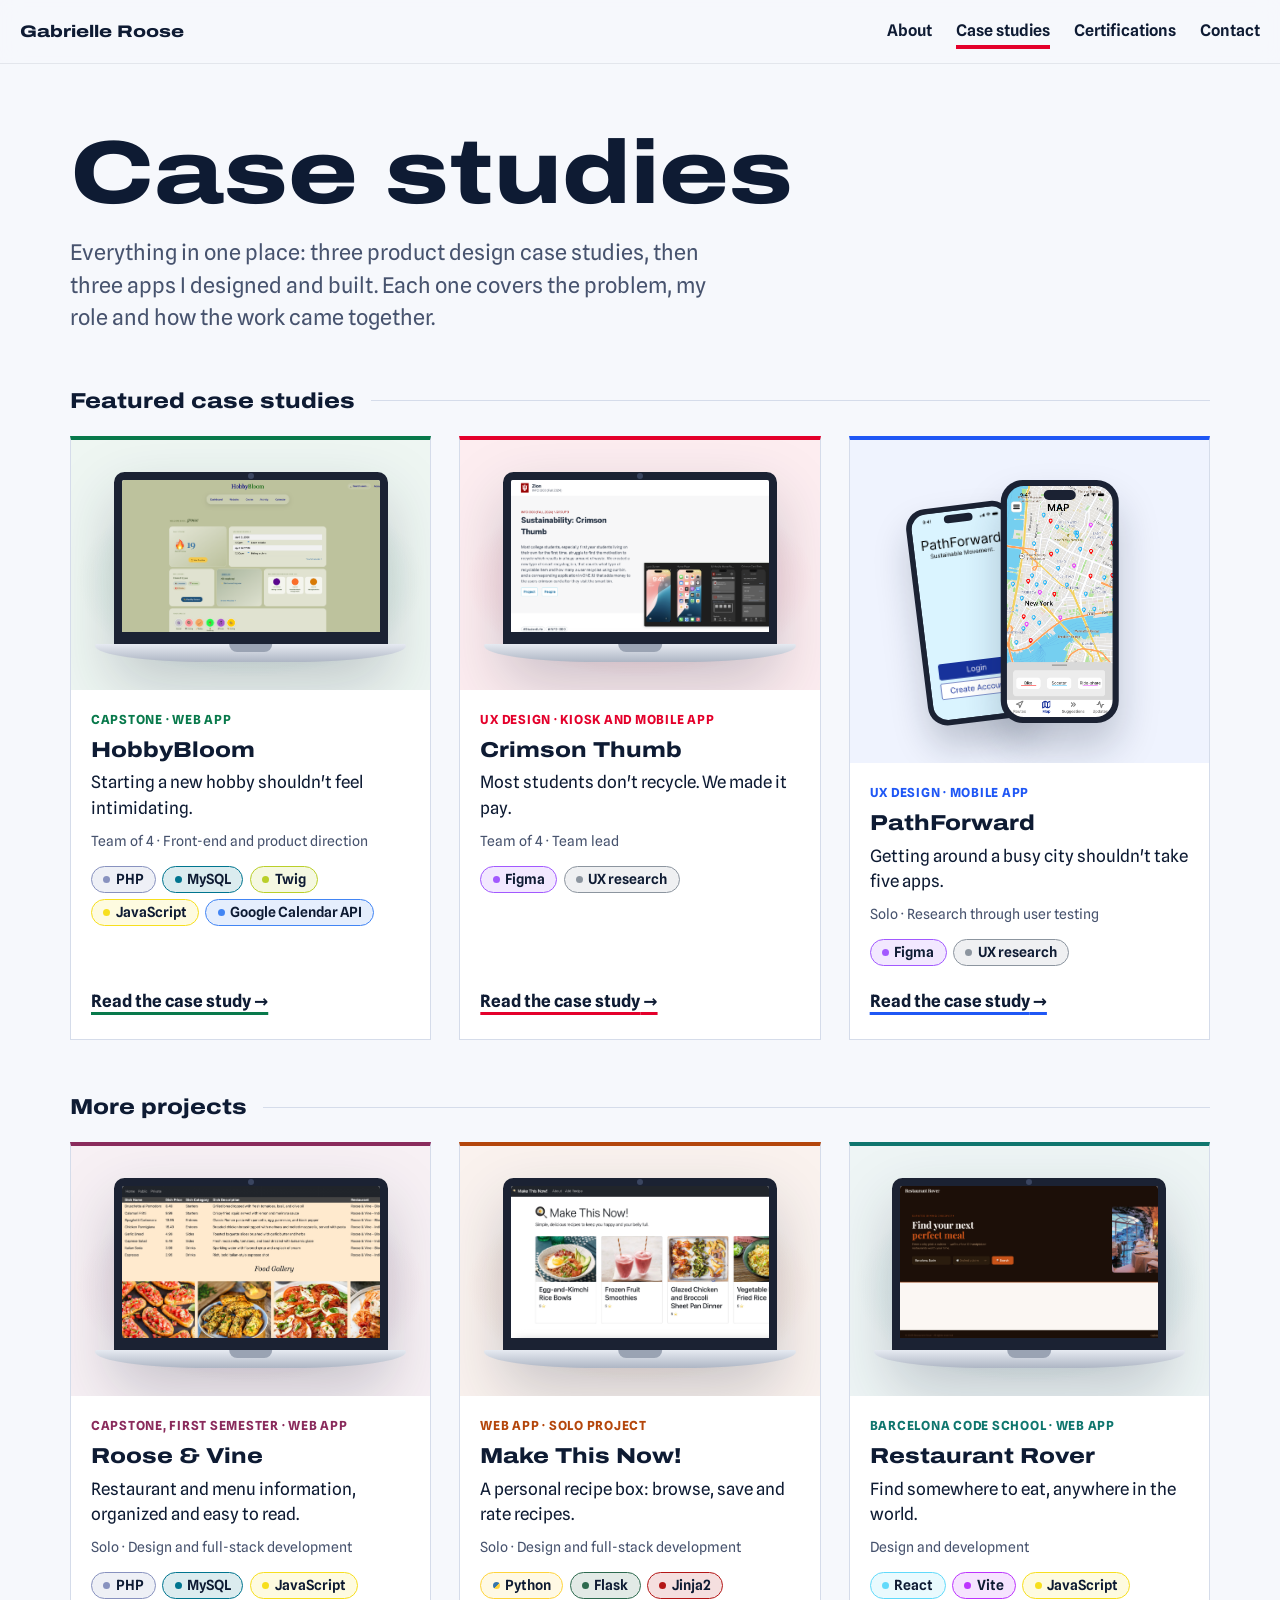
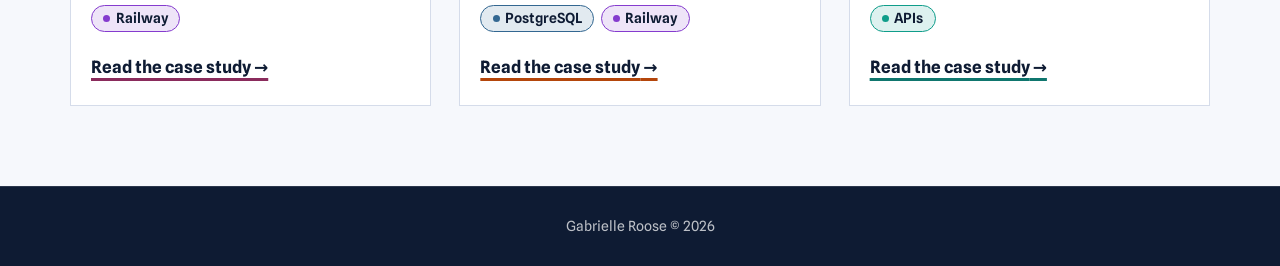
==== commit b476fd40: "Structuring case studies redesign" ====
--- a/case-studies.html
+++ b/case-studies.html
@@ -36,7 +36,7 @@
 
     <main class="work">
       <header class="work__head">
-        <p class="work__eyebrow">Work</p>
+        <!-- <p class="work__eyebrow">Work</p> -->
         <h1 class="work__title">Case studies</h1>
         <p class="work__intro">
           Everything in one place: three product design case studies, then three apps I designed
@@ -61,7 +61,7 @@
             <h3 class="work-card__name">HobbyBloom</h3>
             <p class="work-card__line">Starting a new hobby shouldn't feel intimidating.</p>
             <p class="work-card__meta">Team of 4 · Front-end and product direction</p>
-            <ul class="chips" aria-label="Tools"><li>PHP</li><li>MySQL</li><li>JavaScript</li></ul>
+            <ul class="chips" aria-label="Tools"><li data-tool="php">PHP</li><li data-tool="mysql">MySQL</li><li data-tool="twig">Twig</li><li data-tool="javascript">JavaScript</li><li data-tool="google">Google Calendar API</li></ul>
             <a class="work-card__link" href="hobbybloom.html">Read the case study<span aria-hidden="true"> &rarr;</span></a>
           </div>
         </li>
@@ -79,7 +79,7 @@
             <h3 class="work-card__name">Crimson Thumb</h3>
             <p class="work-card__line">Most students don't recycle. We made it pay.</p>
             <p class="work-card__meta">Team of 4 · Team lead</p>
-            <ul class="chips" aria-label="Tools"><li>Figma</li><li>UX research</li></ul>
+            <ul class="chips" aria-label="Tools"><li data-tool="figma">Figma</li><li data-tool="ux">UX research</li></ul>
             <a class="work-card__link" href="crimson-thumb.html">Read the case study<span aria-hidden="true"> &rarr;</span></a>
           </div>
         </li>
@@ -99,7 +99,7 @@
             <h3 class="work-card__name">PathForward</h3>
             <p class="work-card__line">Getting around a busy city shouldn't take five apps.</p>
             <p class="work-card__meta">Solo · Research through user testing</p>
-            <ul class="chips" aria-label="Tools"><li>Figma</li><li>UX research</li></ul>
+            <ul class="chips" aria-label="Tools"><li data-tool="figma">Figma</li><li data-tool="ux">UX research</li></ul>
             <a class="work-card__link" href="pathforward.html">Read the case study<span aria-hidden="true"> &rarr;</span></a>
           </div>
         </li>
@@ -123,7 +123,7 @@
             <h3 class="work-card__name">Roose &amp; Vine</h3>
             <p class="work-card__line">Restaurant and menu information, organized and easy to read.</p>
             <p class="work-card__meta">Solo · Design and full-stack development</p>
-            <ul class="chips" aria-label="Tools"><li>PHP</li><li>MySQL</li></ul>
+            <ul class="chips" aria-label="Tools"><li data-tool="php">PHP</li><li data-tool="mysql">MySQL</li><li data-tool="javascript">JavaScript</li><li data-tool="railway">Railway</li></ul>
             <a class="work-card__link" href="roose-vine.html">Read the case study<span aria-hidden="true"> &rarr;</span></a>
           </div>
         </li>
@@ -141,7 +141,7 @@
             <h3 class="work-card__name">Make This Now!</h3>
             <p class="work-card__line">A personal recipe box: browse, save and rate recipes.</p>
             <p class="work-card__meta">Solo · Design and full-stack development</p>
-            <ul class="chips" aria-label="Tools"><li>Python</li><li>Flask</li><li>PostgreSQL</li></ul>
+            <ul class="chips" aria-label="Tools"><li data-tool="python">Python</li><li data-tool="flask">Flask</li><li data-tool="jinja">Jinja2</li><li data-tool="postgresql">PostgreSQL</li><li data-tool="railway">Railway</li></ul>
             <a class="work-card__link" href="make-this-now.html">Read the case study<span aria-hidden="true"> &rarr;</span></a>
           </div>
         </li>
@@ -159,7 +159,7 @@
             <h3 class="work-card__name">Restaurant Rover</h3>
             <p class="work-card__line">Find somewhere to eat, anywhere in the world.</p>
             <p class="work-card__meta">Design and development</p>
-            <ul class="chips" aria-label="Tools"><li>React</li><li>Vite</li><li>APIs</li></ul>
+            <ul class="chips" aria-label="Tools"><li data-tool="react">React</li><li data-tool="vite">Vite</li><li data-tool="javascript">JavaScript</li><li data-tool="api">APIs</li></ul>
             <a class="work-card__link" href="restaurant-rover.html">Read the case study<span aria-hidden="true"> &rarr;</span></a>
           </div>
         </li>
--- a/css/sketch.css
+++ b/css/sketch.css
@@ -202,14 +202,23 @@
 }
 
 .topbar__nav a {
+    --nav-line: var(--red);
     padding-block: 0.25rem;
     text-decoration: none;
-    background: linear-gradient(var(--red), var(--red)) left bottom / 0 4px no-repeat;
+    background: linear-gradient(var(--nav-line), var(--nav-line)) left bottom / 0 4px no-repeat;
     transition: background-size 0.25s ease;
 }
 
+/* hovering another link previews it with a lighter red line */
 .topbar__nav a:hover,
 .topbar__nav a:focus-visible {
+    --nav-line: rgba(228, 0, 43, 0.35);
+    background-size: 100% 4px;
+}
+
+/* the section you're in keeps a solid red line, even while hovered */
+.topbar__nav a[aria-current] {
+    --nav-line: var(--red);
     background-size: 100% 4px;
 }
 
@@ -551,6 +560,49 @@
     font-size: var(--step--1);
     font-weight: 600;
 }
+
+/* each tool keeps its own brand color: a dot, the border and a soft tint behind
+   the label, with the label itself in navy so every color stays readable */
+.chips li[data-tool] {
+    border-color: var(--tool);
+    background: var(--paper);
+    background: color-mix(in srgb, var(--tool) 14%, var(--paper));
+}
+
+.chips li[data-tool]::before {
+    content: "";
+    display: inline-block;
+    width: 0.5em;
+    height: 0.5em;
+    margin-right: 0.4em;
+    background: var(--tool);
+    border-radius: 50%;
+    vertical-align: 0.05em;
+}
+
+[data-tool="php"] { --tool: #8892BF; }
+[data-tool="mysql"] { --tool: #00758F; }
+[data-tool="html"] { --tool: #E34F26; }
+[data-tool="css"] { --tool: #264DE4; }
+[data-tool="javascript"] { --tool: #F7DF1E; }
+[data-tool="react"] { --tool: #61DAFB; }
+[data-tool="vite"] { --tool: #BD34FE; }
+[data-tool="python"] { --tool: #FFD43B; }   /* the yellow half of the Python logo, so it stands apart from PostgreSQL's blue */
+
+/* Python's dot is split like its logo: blue snake top left, yellow snake bottom right */
+.chips li[data-tool="python"]::before {
+    background: linear-gradient(135deg, #3776AB 50%, #FFD43B 50%);
+}
+[data-tool="flask"] { --tool: #2D6A4F; }
+[data-tool="sql"] { --tool: #F29111; }
+[data-tool="jinja"] { --tool: #B41717; }
+[data-tool="twig"] { --tool: #BACF29; }
+[data-tool="postgresql"] { --tool: #336791; }
+[data-tool="figma"] { --tool: #A259FF; }
+[data-tool="ux"] { --tool: #8C959F; }
+[data-tool="google"] { --tool: #4285F4; }
+[data-tool="railway"] { --tool: #853BCE; }
+[data-tool="api"] { --tool: #0F9D8A; }
 
 @media (width >= 700px) {
     .cards {
--- a/css/case-study.css
+++ b/css/case-study.css
@@ -11,9 +11,13 @@
     padding: 0 1.25rem 4rem;
 }
 
-.case--green { --tone: var(--green); }
-.case--red { --tone: var(--red); }
-.case--blue { --tone: var(--blue); }
+/* one color per project; each passes contrast on the light background */
+.case--green, .tone--green { --tone: var(--green); }
+.case--red, .tone--red { --tone: var(--red); }
+.case--blue, .tone--blue { --tone: var(--blue); }
+.case--plum, .tone--plum { --tone: #8A2B5C; }      /* Roose & Vine: the wine */
+.case--orange, .tone--orange { --tone: #B4460B; }  /* Make This Now!: a warm kitchen orange */
+.case--teal, .tone--teal { --tone: #0F766E; }      /* Restaurant Rover */
 
 /* * * * * * * * * * * * * * * * * * * * * * * * *
     DRAFT NOTE (remove once every "To add" box is filled in)
@@ -102,6 +106,10 @@
     margin: 0.2rem 0 0;
     font-weight: 500;
     line-height: 1.45;
+}
+
+.facts dd .chips {
+    margin: 0.35rem 0 0;
 }
 
 /* a missing fact, waiting to be filled in */
@@ -120,6 +128,19 @@
     flex-wrap: wrap;
     gap: 0.75rem;
     margin-top: 2rem;
+}
+
+/* the hero image sits on a laptop (or phones for PathForward) */
+.case__device {
+    padding-block: 1rem;
+}
+
+/* PathForward's phones are taller than a laptop; on wide screens, start them lower
+   so they clear the big project title */
+@media (width >= 1000px) {
+    .case__device .phones {
+        margin-top: 6rem;
+    }
 }
 
 .case__cover {
@@ -249,7 +270,9 @@
     margin: 1.5rem 0 0;
 }
 
-.step__figure img {
+/* a plain image (like PathForward's board of screens) gets a frame;
+   images on a laptop are framed by the laptop instead */
+.step__figure > img {
     width: 100%;
     background: var(--paper);
     border: 3px solid var(--ink);
@@ -315,42 +338,81 @@
 }
 
 /* * * * * * * * * * * * * * * * * * * * * * * * *
-    NEXT CASE STUDY
-* * * * * * * * * * * * * * * * * * * * * * * * */
-
-.next {
-    display: flex;
-    flex-wrap: wrap;
+    PAGER (previous case study, all case studies, next case study)
+* * * * * * * * * * * * * * * * * * * * * * * * */
+
+.pager {
+    display: grid;
+    grid-template-columns: 1fr 1fr;
+    gap: 1.25rem 2rem;
     align-items: center;
-    justify-content: space-between;
-    gap: 1rem 2rem;
     margin-top: 3rem;
     padding-top: 2rem;
     border-top: 3px solid var(--line);
 }
 
-.next__label {
-    color: var(--muted);
-    font-size: var(--step--1);
-}
-
-.next__link {
+.pager__link {
+    display: grid;
+    gap: 0.2rem;
+    text-decoration: none;
+}
+
+.pager__link--next {
+    text-align: right;
+}
+
+.pager__label {
+    color: var(--muted);
+    font-size: var(--step--1);
+    font-weight: 600;
+}
+
+.pager__name {
     font-family: var(--font-display);
-    font-size: var(--step-2);
+    font-size: clamp(1.05rem, 3.6vw, 1.35rem);   /* smaller on phones so long names fit */
     font-weight: 800;
-    font-stretch: 125%;
+    font-stretch: 118%;
+    line-height: 1.15;
+    text-decoration: underline;
+    text-decoration-color: transparent;
+    text-decoration-thickness: 4px;
+    text-underline-offset: 6px;
+    transition: text-decoration-color 0.2s ease;
+}
+
+.pager__link:hover .pager__name,
+.pager__link:focus-visible .pager__name {
+    text-decoration-color: var(--tone);
+}
+
+/* "All case studies" sits under the two links on phones, between them on wider screens */
+.pager__all {
+    grid-column: 1 / -1;
+    grid-row: 2;
+    justify-self: center;
+    padding: 0.6rem 1.2rem;
+    border: 2px solid var(--ink);
+    font-weight: 600;
     text-decoration: none;
-}
-
-.next__link:hover {
-    text-decoration: underline;
-    text-decoration-thickness: 5px;
-    text-underline-offset: 8px;
-}
-
-.next__link--green { text-decoration-color: var(--green); }
-.next__link--red { text-decoration-color: var(--red); }
-.next__link--blue { text-decoration-color: var(--blue); }
+    transition: background-color 0.2s ease, color 0.2s ease;
+}
+
+.pager__all:hover,
+.pager__all:focus-visible {
+    background: var(--ink);
+    color: var(--paper);
+}
+
+@media (width >= 800px) {
+    .pager {
+        grid-template-columns: 1fr auto 1fr;
+    }
+
+    .pager__all {
+        grid-column: 2;
+        grid-row: 1;
+    }
+}
 
 /* * * * * * * * * * * * * * * * * * * * * * * * *
     WIDER SCREENS
--- a/css/work.css
+++ b/css/work.css
@@ -0,0 +1,155 @@
+/* WORK PAGE
+   Every case study on one page, as cards. Loaded after sketch.css (tokens, top bar,
+   laptop and phone frames, chips) and case-study.css (project colors). */
+
+.work {
+    max-width: 1180px;
+    margin-inline: auto;
+    padding: 7.5rem 1.25rem 5rem;
+}
+
+.work__eyebrow {
+    color: var(--red);
+    font-family: var(--font-display);
+    font-size: var(--step--1);
+    font-weight: 700;
+    font-stretch: 112%;
+    letter-spacing: 0.05em;
+    text-transform: uppercase;
+}
+
+.work__title {
+    margin-top: 0.4rem;
+    font-size: var(--step-3);
+    font-stretch: 125%;
+}
+
+.work__intro {
+    max-width: 40rem;
+    margin-top: 1rem;
+    color: var(--muted);
+    font-size: var(--step-1);
+    line-height: 1.5;
+}
+
+.work__group + .work__group {
+    margin-top: 1rem;
+}
+
+.work__group .place__sub {
+    margin-top: 3.5rem;
+}
+
+.work-grid {
+    display: grid;
+    grid-template-columns: repeat(auto-fill, minmax(min(100%, 20rem), 1fr));
+    gap: 1.75rem;
+}
+
+/* * * * * * * * * * * * * * * * * * * * * * * * *
+    CARD
+* * * * * * * * * * * * * * * * * * * * * * * * */
+
+/* each card gets its project color from a tone--* class (see case-study.css) */
+.work-card {
+    position: relative;
+    display: flex;
+    flex-direction: column;
+    background: var(--paper);
+    border: 1px solid var(--line);
+    border-top: 4px solid var(--tone);
+    transition: transform 0.25s ease, box-shadow 0.25s ease;
+}
+
+.work-card:hover,
+.work-card:focus-within {
+    transform: translateY(-4px);
+    box-shadow: 0 18px 36px rgba(14, 27, 51, 0.12);
+}
+
+/* the device sits on a soft wash of the project's color */
+.work-card__media {
+    overflow: hidden;
+    padding: 2rem 1.5rem 1.75rem;
+    background: var(--platform);
+    background: color-mix(in srgb, var(--tone) 7%, var(--paper));
+}
+
+/* smaller devices than on the homepage */
+.work-card .laptop {
+    --b: 8px;
+}
+
+.work-card .phones {
+    padding-block: 0.5rem 0.75rem;
+}
+
+.work-card .phone {
+    --pad: 6px;
+    width: 38%;
+    min-width: 0;
+    border-radius: 22px;
+}
+
+.work-card .phone img {
+    border-radius: 17px;
+}
+
+.work-card__body {
+    display: flex;
+    flex: 1;
+    flex-direction: column;
+    gap: 0.55rem;
+    padding: 1.25rem 1.25rem 1.5rem;
+}
+
+.work-card__kicker {
+    color: var(--tone);
+    font-size: 0.78rem;
+    font-weight: 700;
+    letter-spacing: 0.06em;
+    text-transform: uppercase;
+}
+
+.work-card__name {
+    font-size: var(--step-1);
+    font-stretch: 118%;
+}
+
+.work-card__line {
+    line-height: 1.5;
+}
+
+.work-card__meta {
+    color: var(--muted);
+    font-size: var(--step--1);
+}
+
+.work-card .chips {
+    margin-top: 0.25rem;
+}
+
+.work-card__link {
+    align-self: start;
+    margin-top: auto;
+    padding-top: 0.75rem;
+    font-weight: 700;
+    text-decoration: underline;
+    text-decoration-color: var(--tone);
+    text-decoration-thickness: 3px;
+    text-underline-offset: 5px;
+}
+
+/* the whole card is the link */
+.work-card__link::after {
+    content: "";
+    position: absolute;
+    inset: 0;
+}
+
+@media (prefers-reduced-motion: reduce) {
+    .work-card:hover,
+    .work-card:focus-within {
+        transform: none;
+    }
+}
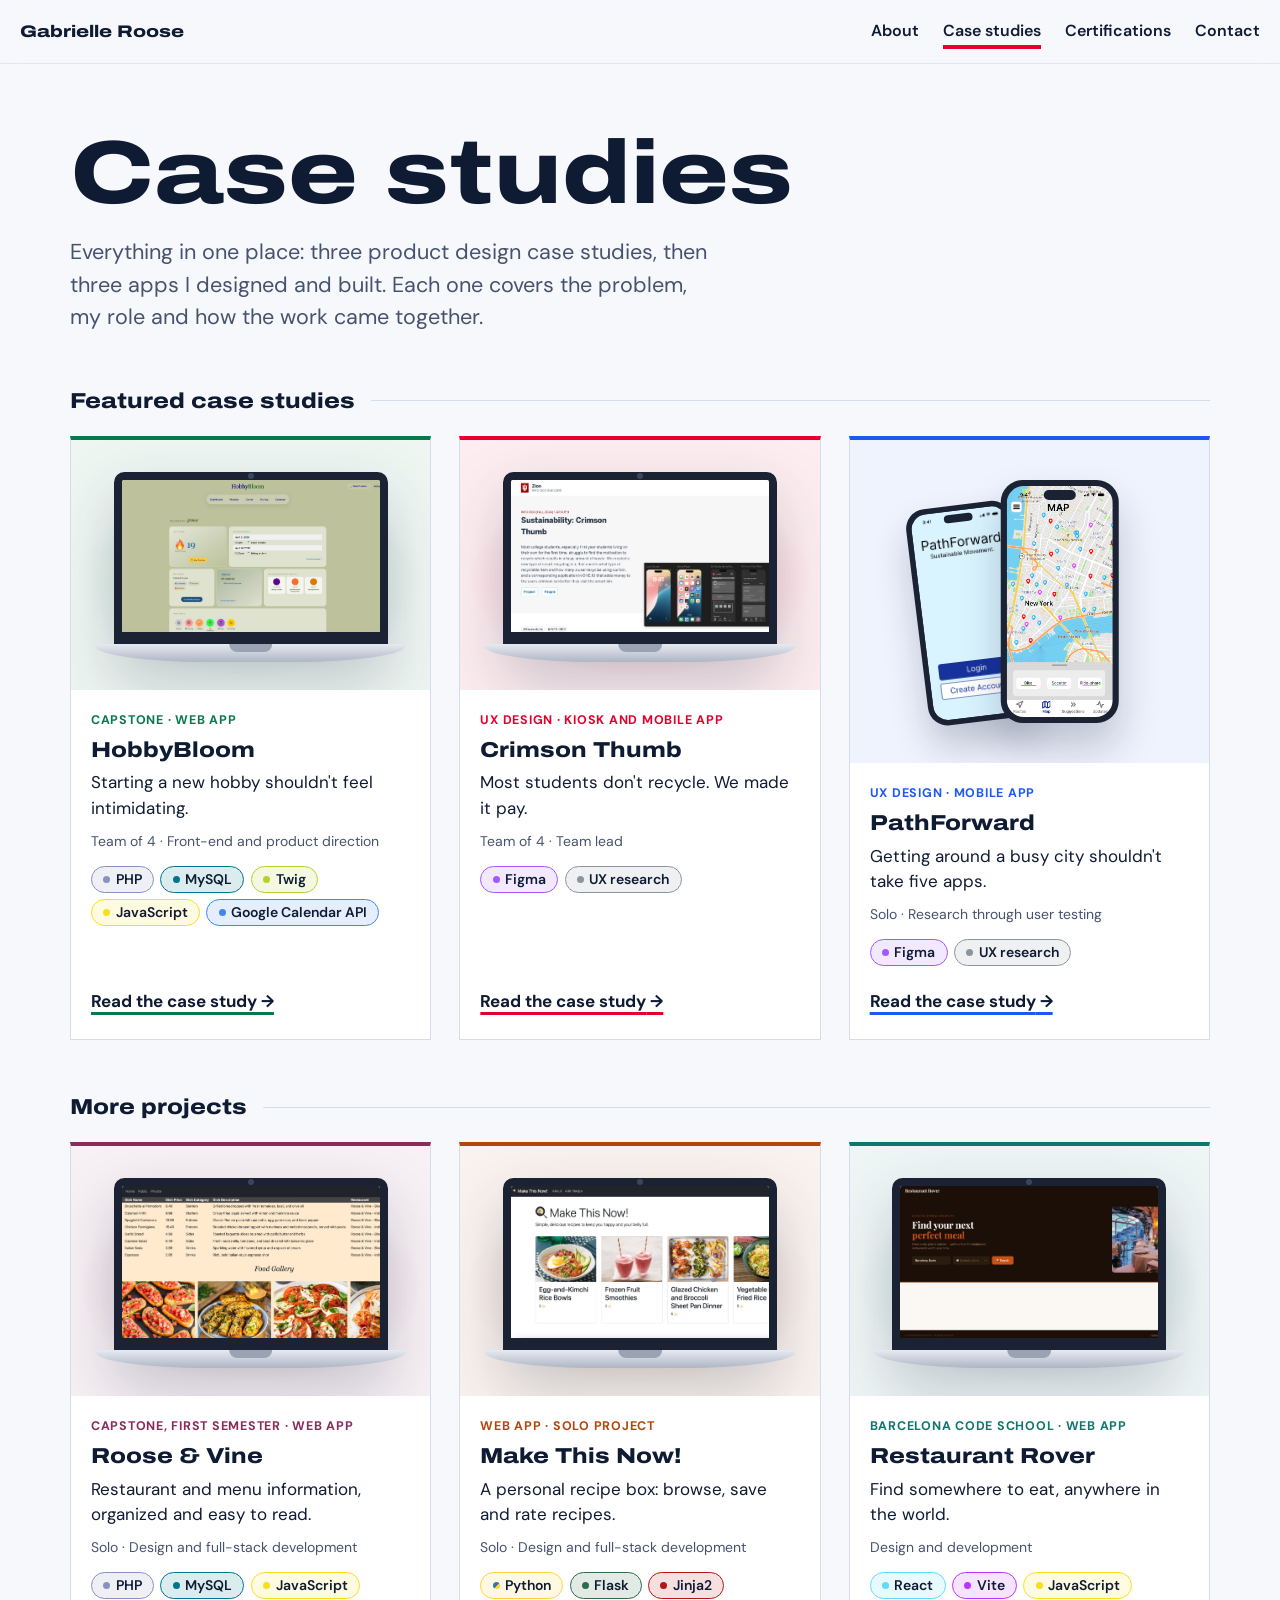
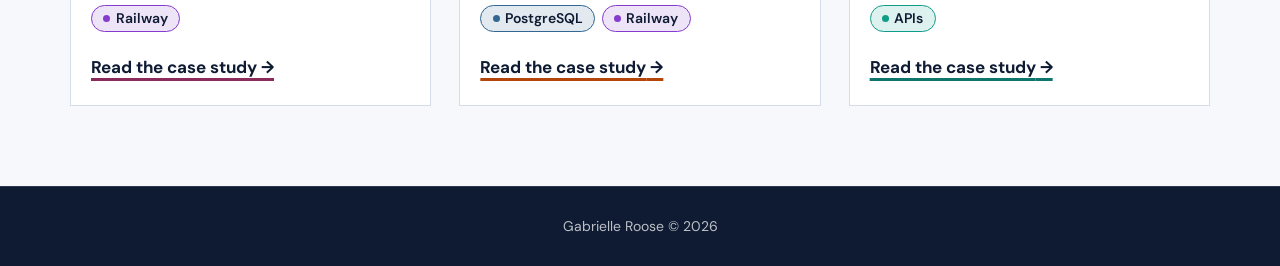
==== commit 59ffef24: "Adding HobbyBloom Case Study content, images, wireframes, etc." ====
--- a/case-studies.html
+++ b/case-studies.html
@@ -12,13 +12,13 @@
     <link rel="preconnect" href="https://fonts.googleapis.com" />
     <link rel="preconnect" href="https://fonts.gstatic.com" crossorigin />
     <link
-      href="https://fonts.googleapis.com/css2?family=Archivo:wdth,wght@62..125,100..900&family=Spline+Sans:wght@300..700&display=swap"
+      href="https://fonts.googleapis.com/css2?family=Archivo:wdth,wght@62..125,100..900&family=DM+Sans:ital,opsz,wght@0,9..40,300..800;1,9..40,300..800&display=swap"
       rel="stylesheet"
     />
 
     <link rel="stylesheet" href="css/sketch.css" />
     <link rel="stylesheet" href="css/case-study.css" />
-    <link rel="stylesheet" href="css/work.css" />
+    <link rel="stylesheet" href="css/case-studies.css" />
   </head>
 
   <body>
@@ -34,21 +34,21 @@
       </nav>
     </header>
 
-    <main class="work">
-      <header class="work__head">
-        <!-- <p class="work__eyebrow">Work</p> -->
-        <h1 class="work__title">Case studies</h1>
-        <p class="work__intro">
+    <main class="case-studies">
+      <header class="case-studies__head">
+        <!-- <p class="case-studies__eyebrow">Work</p> -->
+        <h1 class="case-studies__title">Case studies</h1>
+        <p class="case-studies__intro">
           Everything in one place: three product design case studies, then three apps I designed
           and built. Each one covers the problem, my role and how the work came together.
         </p>
       </header>
 
-      <section aria-labelledby="featured" class="work__group">
+      <section aria-labelledby="featured" class="case-studies__group">
         <h2 class="place__sub" id="featured">Featured case studies</h2>
-        <ul class="work-grid">
-        <li class="work-card tone--green">
-          <div class="work-card__media">
+        <ul class="study-grid">
+        <li class="study-card tone--green">
+          <div class="study-card__media">
             <div class="laptop">
               <div class="chapter__media">
                 <img src="images/HobbyBloomCover.png" alt="HobbyBloom dashboard" />
@@ -56,17 +56,17 @@
               <div class="laptop__base" aria-hidden="true"></div>
             </div>
           </div>
-          <div class="work-card__body">
-            <p class="work-card__kicker">Capstone · Web app</p>
-            <h3 class="work-card__name">HobbyBloom</h3>
-            <p class="work-card__line">Starting a new hobby shouldn't feel intimidating.</p>
-            <p class="work-card__meta">Team of 4 · Front-end and product direction</p>
+          <div class="study-card__body">
+            <p class="study-card__kicker">Capstone · Web app</p>
+            <h3 class="study-card__name">HobbyBloom</h3>
+            <p class="study-card__line">Starting a new hobby shouldn't feel intimidating.</p>
+            <p class="study-card__meta">Team of 4 · Front-end and product direction</p>
             <ul class="chips" aria-label="Tools"><li data-tool="php">PHP</li><li data-tool="mysql">MySQL</li><li data-tool="twig">Twig</li><li data-tool="javascript">JavaScript</li><li data-tool="google">Google Calendar API</li></ul>
-            <a class="work-card__link" href="hobbybloom.html">Read the case study<span aria-hidden="true"> &rarr;</span></a>
+            <a class="study-card__link" href="hobbybloom.html">Read the case study<span aria-hidden="true"> &rarr;</span></a>
           </div>
         </li>
-        <li class="work-card tone--red">
-          <div class="work-card__media">
+        <li class="study-card tone--red">
+          <div class="study-card__media">
             <div class="laptop">
               <div class="chapter__media">
                 <img src="images/CrimsonThumbZion.png" alt="Crimson Thumb project page with app screens" />
@@ -74,17 +74,17 @@
               <div class="laptop__base" aria-hidden="true"></div>
             </div>
           </div>
-          <div class="work-card__body">
-            <p class="work-card__kicker">UX design · Kiosk and mobile app</p>
-            <h3 class="work-card__name">Crimson Thumb</h3>
-            <p class="work-card__line">Most students don't recycle. We made it pay.</p>
-            <p class="work-card__meta">Team of 4 · Team lead</p>
+          <div class="study-card__body">
+            <p class="study-card__kicker">UX design · Kiosk and mobile app</p>
+            <h3 class="study-card__name">Crimson Thumb</h3>
+            <p class="study-card__line">Most students don't recycle. We made it pay.</p>
+            <p class="study-card__meta">Team of 4 · Team lead</p>
             <ul class="chips" aria-label="Tools"><li data-tool="figma">Figma</li><li data-tool="ux">UX research</li></ul>
-            <a class="work-card__link" href="crimson-thumb.html">Read the case study<span aria-hidden="true"> &rarr;</span></a>
+            <a class="study-card__link" href="crimson-thumb.html">Read the case study<span aria-hidden="true"> &rarr;</span></a>
           </div>
         </li>
-        <li class="work-card tone--blue">
-          <div class="work-card__media">
+        <li class="study-card tone--blue">
+          <div class="study-card__media">
             <div class="phones">
               <div class="phone phone--back">
                 <img src="images/PathForward-login.png" alt="" />
@@ -94,23 +94,23 @@
               </div>
             </div>
           </div>
-          <div class="work-card__body">
-            <p class="work-card__kicker">UX design · Mobile app</p>
-            <h3 class="work-card__name">PathForward</h3>
-            <p class="work-card__line">Getting around a busy city shouldn't take five apps.</p>
-            <p class="work-card__meta">Solo · Research through user testing</p>
+          <div class="study-card__body">
+            <p class="study-card__kicker">UX design · Mobile app</p>
+            <h3 class="study-card__name">PathForward</h3>
+            <p class="study-card__line">Getting around a busy city shouldn't take five apps.</p>
+            <p class="study-card__meta">Solo · Research through user testing</p>
             <ul class="chips" aria-label="Tools"><li data-tool="figma">Figma</li><li data-tool="ux">UX research</li></ul>
-            <a class="work-card__link" href="pathforward.html">Read the case study<span aria-hidden="true"> &rarr;</span></a>
+            <a class="study-card__link" href="pathforward.html">Read the case study<span aria-hidden="true"> &rarr;</span></a>
           </div>
         </li>
         </ul>
       </section>
 
-      <section aria-labelledby="builds" class="work__group">
+      <section aria-labelledby="builds" class="case-studies__group">
         <h2 class="place__sub" id="builds">More projects</h2>
-        <ul class="work-grid">
-        <li class="work-card tone--plum">
-          <div class="work-card__media">
+        <ul class="study-grid">
+        <li class="study-card tone--plum">
+          <div class="study-card__media">
             <div class="laptop">
               <div class="chapter__media">
                 <img src="images/capstone.jpg" alt="Roose &amp; Vine restaurant database" />
@@ -118,17 +118,17 @@
               <div class="laptop__base" aria-hidden="true"></div>
             </div>
           </div>
-          <div class="work-card__body">
-            <p class="work-card__kicker">Capstone, first semester · Web app</p>
-            <h3 class="work-card__name">Roose &amp; Vine</h3>
-            <p class="work-card__line">Restaurant and menu information, organized and easy to read.</p>
-            <p class="work-card__meta">Solo · Design and full-stack development</p>
+          <div class="study-card__body">
+            <p class="study-card__kicker">Capstone, first semester · Web app</p>
+            <h3 class="study-card__name">Roose &amp; Vine</h3>
+            <p class="study-card__line">Restaurant and menu information, organized and easy to read.</p>
+            <p class="study-card__meta">Solo · Design and full-stack development</p>
             <ul class="chips" aria-label="Tools"><li data-tool="php">PHP</li><li data-tool="mysql">MySQL</li><li data-tool="javascript">JavaScript</li><li data-tool="railway">Railway</li></ul>
-            <a class="work-card__link" href="roose-vine.html">Read the case study<span aria-hidden="true"> &rarr;</span></a>
+            <a class="study-card__link" href="roose-vine.html">Read the case study<span aria-hidden="true"> &rarr;</span></a>
           </div>
         </li>
-        <li class="work-card tone--orange">
-          <div class="work-card__media">
+        <li class="study-card tone--orange">
+          <div class="study-card__media">
             <div class="laptop">
               <div class="chapter__media">
                 <img src="images/211.jpg" alt="Make This Now! recipe website" />
@@ -136,17 +136,17 @@
               <div class="laptop__base" aria-hidden="true"></div>
             </div>
           </div>
-          <div class="work-card__body">
-            <p class="work-card__kicker">Web app · Solo project</p>
-            <h3 class="work-card__name">Make This Now!</h3>
-            <p class="work-card__line">A personal recipe box: browse, save and rate recipes.</p>
-            <p class="work-card__meta">Solo · Design and full-stack development</p>
+          <div class="study-card__body">
+            <p class="study-card__kicker">Web app · Solo project</p>
+            <h3 class="study-card__name">Make This Now!</h3>
+            <p class="study-card__line">A personal recipe box: browse, save and rate recipes.</p>
+            <p class="study-card__meta">Solo · Design and full-stack development</p>
             <ul class="chips" aria-label="Tools"><li data-tool="python">Python</li><li data-tool="flask">Flask</li><li data-tool="jinja">Jinja2</li><li data-tool="postgresql">PostgreSQL</li><li data-tool="railway">Railway</li></ul>
-            <a class="work-card__link" href="make-this-now.html">Read the case study<span aria-hidden="true"> &rarr;</span></a>
+            <a class="study-card__link" href="make-this-now.html">Read the case study<span aria-hidden="true"> &rarr;</span></a>
           </div>
         </li>
-        <li class="work-card tone--teal">
-          <div class="work-card__media">
+        <li class="study-card tone--teal">
+          <div class="study-card__media">
             <div class="laptop">
               <div class="chapter__media">
                 <img src="images/restaurantrover.png" alt="Restaurant Rover restaurant finder" />
@@ -154,13 +154,13 @@
               <div class="laptop__base" aria-hidden="true"></div>
             </div>
           </div>
-          <div class="work-card__body">
-            <p class="work-card__kicker">Barcelona Code School · Web app</p>
-            <h3 class="work-card__name">Restaurant Rover</h3>
-            <p class="work-card__line">Find somewhere to eat, anywhere in the world.</p>
-            <p class="work-card__meta">Design and development</p>
+          <div class="study-card__body">
+            <p class="study-card__kicker">Barcelona Code School · Web app</p>
+            <h3 class="study-card__name">Restaurant Rover</h3>
+            <p class="study-card__line">Find somewhere to eat, anywhere in the world.</p>
+            <p class="study-card__meta">Design and development</p>
             <ul class="chips" aria-label="Tools"><li data-tool="react">React</li><li data-tool="vite">Vite</li><li data-tool="javascript">JavaScript</li><li data-tool="api">APIs</li></ul>
-            <a class="work-card__link" href="restaurant-rover.html">Read the case study<span aria-hidden="true"> &rarr;</span></a>
+            <a class="study-card__link" href="restaurant-rover.html">Read the case study<span aria-hidden="true"> &rarr;</span></a>
           </div>
         </li>
         </ul>
--- a/css/sketch.css
+++ b/css/sketch.css
@@ -4,7 +4,7 @@
    - pencil sketches: Colorado mountains, an Indiana gateway, a small Sagrada Familia
    - a faint line-art background for each place (terrain, rolling land, coastline, street grid)
    - one bold moment at the end: a taxi arriving in New York
-   Fonts: Archivo (headings, wide and heavy) + Spline Sans (body). */
+   Fonts: Archivo (headings, wide and heavy) + DM Sans (body). */
 
 /* * * * * * * * * * * * * * * * * * * * * * * * *
     TOKENS
@@ -24,7 +24,7 @@
     --asphalt: #1A2B4D;
 
     --font-display: "Archivo", "Arial Black", sans-serif;
-    --font-body: "Spline Sans", system-ui, sans-serif;
+    --font-body: "DM Sans", system-ui, sans-serif;
 
     --step--1: 0.875rem;
     --step-0: 1.0625rem;
--- a/css/case-study.css
+++ b/css/case-study.css
@@ -8,11 +8,17 @@
     --tone: var(--ink);
     max-width: 1100px;
     margin-inline: auto;
-    padding: 0 1.25rem 4rem;
+    padding: 6rem 1.25rem 4rem;   /* the top padding clears the fixed top bar */
 }
 
 /* one color per project; each passes contrast on the light background */
 .case--green, .tone--green { --tone: var(--green); }
+
+/* an optional second color per project, for rhythm. Without one, it matches the first.
+   HobbyBloom's is a deep blue from its own sage, navy and sky blue palette
+   (checked against the green for colorblind-safe contrast). */
+.case { --tone-2: var(--tone); }
+.case--green { --tone-2: #2B5DA8; }
 .case--red, .tone--red { --tone: var(--red); }
 .case--blue, .tone--blue { --tone: var(--blue); }
 .case--plum, .tone--plum { --tone: #8A2B5C; }      /* Roose & Vine: the wine */
@@ -24,7 +30,7 @@
 * * * * * * * * * * * * * * * * * * * * * * * * */
 
 .draft-note {
-    margin-top: 6rem;
+    margin-top: 0;
     padding: 0.75rem 1rem;
     background: #FFF6D6;
     border-left: 5px solid var(--taxi);
@@ -69,6 +75,19 @@
     margin-top: 0.5rem;
     font-size: var(--step-3);
     font-stretch: 125%;
+}
+
+/* HobbyBloom's title matches the app's own logo: Georgia, navy "Hobby", green "Bloom" */
+.case__title--hobbybloom {
+    color: #000080;
+    font-family: Georgia, "Times New Roman", Times, serif;
+    font-weight: 400;
+    font-stretch: normal;
+    letter-spacing: -0.01em;
+}
+
+.case__title--hobbybloom span {
+    color: #156914;
 }
 
 .case__lede {
@@ -283,6 +302,314 @@
     margin-top: 1rem;
     color: var(--muted);
     font-size: var(--step--1);
+}
+
+/* hidden on screen, still read aloud by screen readers */
+.sr-only {
+    position: absolute;
+    width: 1px;
+    height: 1px;
+    overflow: hidden;
+    clip-path: inset(50%);
+    white-space: nowrap;
+}
+
+.step h3 {
+    margin-top: 2rem;
+    font-size: var(--step-1);
+    font-stretch: 112%;
+}
+
+/* * * * * * * * * * * * * * * * * * * * * * * * *
+    TEAM LIST (name, then role)
+* * * * * * * * * * * * * * * * * * * * * * * * */
+
+.team {
+    display: grid;
+    grid-template-columns: repeat(auto-fit, minmax(min(100%, 15rem), 1fr));
+    gap: 0.75rem;
+    max-width: 52rem;
+    margin-top: 1.25rem;
+}
+
+.team li {
+    padding: 0.85rem 1rem;
+    background: var(--paper);
+    border: 1px solid var(--line);
+    border-left: 4px solid var(--tone);
+    line-height: 1.45;
+}
+
+.team strong {
+    display: block;
+}
+
+.team span {
+    color: var(--muted);
+    font-size: var(--step--1);
+}
+
+/* * * * * * * * * * * * * * * * * * * * * * * * *
+    SURVEY RESULTS (stat tiles and simple bar charts)
+* * * * * * * * * * * * * * * * * * * * * * * * */
+
+.stats {
+    display: grid;
+    grid-template-columns: repeat(auto-fit, minmax(min(100%, 10rem), 1fr));
+    gap: 0.75rem;
+    max-width: 52rem;
+    margin-top: 1.5rem;
+}
+
+.stats div {
+    padding: 1rem;
+    background: var(--paper);
+    border: 1px solid var(--line);
+    border-top: 4px solid var(--tone);
+}
+
+.stats dt {
+    order: 2;
+    margin-top: 0.3rem;
+    color: var(--muted);
+    font-size: var(--step--1);
+    line-height: 1.4;
+}
+
+.stats dd {
+    margin: 0;
+    font-family: var(--font-display);
+    font-size: 2rem;
+    font-weight: 800;
+    font-stretch: 112%;
+    line-height: 1;
+}
+
+.stats div {
+    display: flex;
+    flex-direction: column;
+}
+
+.charts {
+    display: grid;
+    grid-template-columns: repeat(auto-fit, minmax(min(100%, 20rem), 1fr));
+    gap: 1rem 2rem;
+    max-width: 52rem;
+    margin-top: 1.75rem;
+}
+
+.chart {
+    margin: 0;
+}
+
+.chart__title {
+    font-weight: 700;
+    line-height: 1.35;
+}
+
+.chart__note {
+    margin-top: 0.15rem;
+    color: var(--muted);
+    font-size: var(--step--1);
+}
+
+.bars {
+    width: 100%;
+    margin-top: 0.75rem;
+    border-collapse: collapse;
+}
+
+.bars th {
+    width: 6.5rem;
+    padding: 0.3rem 0.75rem 0.3rem 0;
+    color: var(--muted);
+    font-size: var(--step--1);
+    font-weight: 500;
+    text-align: left;
+    white-space: nowrap;
+}
+
+.bars td {
+    padding: 0.3rem 0;
+}
+
+/* each bar's length is its value divided by the shared maximum, so both charts read on one scale */
+.bars__row {
+    display: flex;
+    align-items: center;
+    gap: 0.5rem;
+}
+
+.bars__bar {
+    width: calc(var(--v) / var(--max) * 85%);
+    min-width: 2px;
+    height: 0.9rem;
+    background: var(--tone);
+    border-radius: 0 4px 4px 0;
+}
+
+.bars__value {
+    font-size: var(--step--1);
+    font-weight: 700;
+}
+
+.quotes {
+    display: grid;
+    gap: 1rem;
+    max-width: 44rem;
+    margin-top: 1.75rem;
+}
+
+.quotes blockquote {
+    margin: 0;
+    padding: 0.25rem 0 0.25rem 1.25rem;
+    border-left: 4px solid var(--tone);
+    font-size: var(--step-1);
+    font-weight: 500;
+    line-height: 1.45;
+}
+
+.quotes cite {
+    display: block;
+    margin-top: 0.35rem;
+    color: var(--muted);
+    font-size: var(--step--1);
+    font-style: normal;
+    font-weight: 400;
+}
+
+/* * * * * * * * * * * * * * * * * * * * * * * * *
+    IMAGE GROUPS (personas, wireframes, photos, video)
+* * * * * * * * * * * * * * * * * * * * * * * * */
+
+.gallery {
+    display: grid;
+    gap: 1rem;
+    max-width: 52rem;
+    margin: 1.5rem 0 0;
+    padding: 0;
+    list-style: none;
+}
+
+.gallery img {
+    width: 100%;
+    height: auto;
+    background: var(--paper);
+    border: 1px solid var(--line);
+}
+
+.gallery--phones {
+    grid-template-columns: repeat(2, 1fr);
+    align-items: start;
+}
+
+@media (width >= 600px) {
+    .gallery--phones {
+        grid-template-columns: repeat(4, 1fr);
+    }
+}
+
+.gallery--phones img {
+    border-radius: 12px;
+}
+
+.gallery--photos {
+    grid-template-columns: repeat(auto-fit, minmax(min(100%, 18rem), 1fr));
+}
+
+.gallery--photos img {
+    aspect-ratio: 16 / 10;
+    object-fit: cover;
+    border: 3px solid var(--ink);
+}
+
+.gallery + figcaption,
+.video + figcaption {
+    margin-top: 1rem;
+    color: var(--muted);
+    font-size: var(--step--1);
+}
+
+.video {
+    position: relative;
+    aspect-ratio: 16 / 9;
+    background: var(--ink);
+    border: 3px solid var(--ink);
+    box-shadow: 10px 10px 0 var(--tone);
+}
+
+.video iframe {
+    position: absolute;
+    inset: 0;
+    width: 100%;
+    height: 100%;
+    border: 0;
+}
+
+/* * * * * * * * * * * * * * * * * * * * * * * * *
+    FINDINGS (what testing showed, and what changed)
+* * * * * * * * * * * * * * * * * * * * * * * * */
+
+.findings {
+    width: 100%;
+    max-width: 52rem;
+    margin-top: 1.5rem;
+    border-collapse: collapse;
+    background: var(--paper);
+    border: 1px solid var(--line);
+}
+
+.findings th,
+.findings td {
+    padding: 0.8rem 1rem;
+    border-bottom: 1px solid var(--line);
+    line-height: 1.5;
+    text-align: left;
+    vertical-align: top;
+}
+
+.findings thead th {
+    color: var(--muted);
+    font-size: 0.75rem;
+    font-weight: 700;
+    letter-spacing: 0.06em;
+    text-transform: uppercase;
+    border-bottom: 3px solid var(--tone);
+}
+
+.findings tbody th {
+    width: 50%;
+    font-weight: 500;
+}
+
+/* on phones, each finding stacks above its change */
+@media (width < 600px) {
+    .findings thead {
+        position: absolute;
+        width: 1px;
+        height: 1px;
+        overflow: hidden;
+        clip-path: inset(50%);
+    }
+
+    .findings tr,
+    .findings th,
+    .findings td {
+        display: block;
+        width: auto;
+    }
+
+    .findings tbody th {
+        width: auto;
+        padding-bottom: 0.2rem;
+        border-bottom: 0;
+        font-weight: 700;
+    }
+
+    .findings td::before {
+        content: "What we changed: ";
+        color: var(--muted);
+    }
 }
 
 /* * * * * * * * * * * * * * * * * * * * * * * * *
@@ -425,3 +752,568 @@
         gap: 4rem;
     }
 }
+
+/* * * * * * * * * * * * * * * * * * * * * * * * *
+    SKIMMABLE SECTIONS
+    Each section opens with a one-line takeaway in the project color,
+    so headings plus takeaways tell the whole story.
+* * * * * * * * * * * * * * * * * * * * * * * * */
+
+.step__lede {
+    max-width: 40rem;
+    margin-top: 0.6rem;
+    color: var(--tone);
+    font-size: var(--step-1);
+    font-weight: 600;
+    line-height: 1.4;
+}
+
+.step > .step__lede + * {
+    margin-top: 1.25rem;
+}
+
+.step__meta {
+    max-width: 44rem;
+    margin-top: 1rem;
+    color: var(--muted);
+    font-size: var(--step--1);
+}
+
+/* light tints of the project color, so the page isn't all white boxes */
+.stats div,
+.team li {
+    background: color-mix(in srgb, var(--tone) 7%, var(--paper));
+}
+
+.quotes {
+    grid-template-columns: repeat(auto-fit, minmax(min(100%, 18rem), 1fr));
+    max-width: 52rem;
+}
+
+.quotes blockquote {
+    padding: 1rem 1.25rem;
+    background: color-mix(in srgb, var(--tone) 9%, var(--paper));
+    font-size: var(--step-0, 1rem);
+}
+
+.findings thead th {
+    background: color-mix(in srgb, var(--tone) 9%, var(--paper));
+}
+
+/* smaller visuals */
+.gallery--phones {
+    grid-template-columns: repeat(4, 1fr);
+    gap: 0.6rem;
+}
+
+@media (width >= 900px) {
+    .gallery--phones {
+        grid-template-columns: repeat(8, 1fr);
+    }
+}
+
+.gallery--personas {
+    gap: 0.75rem;
+}
+
+@media (width >= 700px) {
+    .gallery--personas {
+        grid-template-columns: repeat(2, 1fr);
+    }
+}
+
+.gallery a {
+    display: block;
+    transition: transform 0.2s ease;
+}
+
+.gallery a:hover,
+.gallery a:focus-visible {
+    transform: translateY(-3px);
+}
+
+/* two screens side by side on wide screens */
+.duo {
+    display: grid;
+    gap: 0 2rem;
+    max-width: 52rem;
+}
+
+.duo .step__figure {
+    margin-top: 1.25rem;
+}
+
+@media (width >= 800px) {
+    .duo {
+        grid-template-columns: repeat(2, 1fr);
+    }
+}
+
+.step__figure--narrow {
+    max-width: 36rem;
+}
+
+@media (prefers-reduced-motion: reduce) {
+    .gallery a {
+        transition: none;
+    }
+
+    .gallery a:hover,
+    .gallery a:focus-visible {
+        transform: none;
+    }
+}
+
+/* * * * * * * * * * * * * * * * * * * * * * * * *
+    SECOND COLOR
+    Every section uses the main color for its number and takeaway line, and
+    the second color for its bullet points. Paired items (tiles, quotes,
+    charts, team cards) alternate between the two.
+* * * * * * * * * * * * * * * * * * * * * * * * */
+
+.step__list li::before {
+    background: var(--tone-2);
+}
+
+.glance__card:nth-child(2) {
+    border-top-color: var(--tone-2);
+}
+
+.stats div:nth-child(even),
+.team li:nth-child(even),
+.quotes blockquote:nth-child(even) {
+    --tone: var(--tone-2);
+}
+
+.stats div:nth-child(even) {
+    border-top-color: var(--tone-2);
+}
+
+.team li:nth-child(even) {
+    border-left-color: var(--tone-2);
+}
+
+.quotes blockquote:nth-child(even) {
+    border-left-color: var(--tone-2);
+}
+
+.charts .chart:nth-child(even) .bars__bar {
+    background: var(--tone-2);
+}
+
+.findings thead th:nth-child(2) {
+    background: color-mix(in srgb, var(--tone-2) 9%, var(--paper));
+    border-bottom-color: var(--tone-2);
+}
+
+/* * * * * * * * * * * * * * * * * * * * * * * * *
+    AT A GLANCE CARDS AS LINKS
+    The heading's link stretches over the whole card, so the full card
+    jumps to its section.
+* * * * * * * * * * * * * * * * * * * * * * * * */
+
+.glance__card {
+    position: relative;
+    transition: transform 0.2s ease, box-shadow 0.2s ease;
+}
+
+.glance__card h2 a {
+    color: inherit;
+    text-decoration: none;
+}
+
+.glance__card h2 a::before {
+    content: "";
+    position: absolute;
+    inset: 0;
+}
+
+.glance__card:has(a):hover,
+.glance__card:has(a:focus-visible) {
+    transform: translateY(-3px);
+    box-shadow: 0 12px 28px rgba(14, 27, 51, 0.1);
+}
+
+.glance__card h2 a:focus-visible {
+    outline: none;
+}
+
+.glance__card:has(a:focus-visible) {
+    outline: 3px solid var(--tone);
+    outline-offset: 3px;
+}
+
+@media (prefers-reduced-motion: reduce) {
+    .glance__card {
+        transition: none;
+    }
+
+    .glance__card:has(a):hover,
+    .glance__card:has(a:focus-visible) {
+        transform: none;
+    }
+}
+
+/* * * * * * * * * * * * * * * * * * * * * * * * *
+    MOTION (see js/case-study.js)
+    Everything here is progressive: without JavaScript, or with "reduce motion"
+    turned on, elements simply appear in their final state.
+* * * * * * * * * * * * * * * * * * * * * * * * */
+
+/* 1. CAROUSEL: the active screen sits in the middle at full size, its neighbors peek in smaller */
+
+.carousel {
+    max-width: 52rem;
+}
+
+.carousel__track {
+    --slide: clamp(10.5rem, 34vw, 14.5rem);
+    position: relative;
+    display: flex;
+    gap: 1.25rem;
+    overflow-x: auto;
+    padding: 1.5rem calc(50% - var(--slide) / 2) 1.75rem;
+    scroll-snap-type: x mandatory;
+    scrollbar-width: none;
+    overscroll-behavior-x: contain;
+    /* the side screens fade out at the edges instead of being cut off */
+    mask-image: linear-gradient(to right, transparent, #000 12%, #000 88%, transparent);
+}
+
+.carousel__track::-webkit-scrollbar {
+    display: none;
+}
+
+.carousel__track:focus-visible {
+    outline: 3px solid var(--tone);
+    outline-offset: 4px;
+}
+
+.carousel__slide {
+    flex: 0 0 var(--slide);
+    scroll-snap-align: center;
+}
+
+.carousel__slide img {
+    display: block;
+    width: 100%;
+    height: auto;
+    background: var(--paper);
+    border: 6px solid var(--ink);
+    border-radius: 26px;
+    box-shadow: 0 14px 30px rgba(14, 27, 51, 0.15);
+}
+
+.carousel.is-ready .carousel__slide {
+    opacity: 0.5;
+    transform: scale(0.86);
+    transition: transform 0.35s ease, opacity 0.35s ease;
+    cursor: pointer;
+}
+
+.carousel.is-ready .carousel__slide.is-active {
+    opacity: 1;
+    transform: scale(1);
+    cursor: default;
+}
+
+.carousel__controls {
+    display: flex;
+    align-items: center;
+    justify-content: center;
+    gap: 1rem;
+}
+
+.carousel:not(.is-ready) .carousel__controls {
+    display: none;
+}
+
+.carousel__button {
+    display: grid;
+    place-items: center;
+    width: 2.75rem;
+    height: 2.75rem;
+    background: var(--paper);
+    border: 2px solid var(--ink);
+    border-radius: 50%;
+    color: var(--ink);
+    font-size: 1.15rem;
+    cursor: pointer;
+    transition: background-color 0.2s ease, color 0.2s ease;
+}
+
+.carousel__button:hover:not(:disabled),
+.carousel__button:focus-visible {
+    background: var(--ink);
+    color: var(--paper);
+}
+
+.carousel__button:disabled {
+    opacity: 0.3;
+    cursor: default;
+}
+
+.carousel__dots {
+    display: flex;
+    gap: 0.4rem;
+}
+
+/* the visible dot is small; the button around it is a comfortable tap target */
+.carousel__dot {
+    display: grid;
+    place-items: center;
+    width: 1.5rem;
+    height: 1.5rem;
+    padding: 0;
+    background: none;
+    border: 0;
+    cursor: pointer;
+}
+
+.carousel__dot::before {
+    content: "";
+    width: 0.6rem;
+    height: 0.6rem;
+    background: var(--line);
+    border-radius: 999px;
+    transition: width 0.25s ease, background-color 0.25s ease;
+}
+
+.carousel__dot[aria-current]::before {
+    width: 1.4rem;
+    background: var(--tone);
+}
+
+.carousel__dot:focus-visible {
+    outline: 2px solid var(--tone);
+    border-radius: 4px;
+}
+
+/* tighter dots on phones so the row fits beside the arrows */
+@media (width < 480px) {
+    .carousel__controls {
+        gap: 0.6rem;
+    }
+
+    .carousel__dots {
+        gap: 0.1rem;
+    }
+
+    .carousel__dot {
+        width: 1.1rem;
+    }
+
+    .carousel__dot[aria-current]::before {
+        width: 1rem;
+    }
+}
+
+.carousel__status {
+    min-height: 3em;
+    max-width: 30rem;
+    margin: 0.9rem auto 0;
+    line-height: 1.5;
+    text-align: center;
+}
+
+.carousel__status strong {
+    color: var(--tone);
+}
+
+.carousel__credit {
+    margin-top: 0.4rem;
+    color: var(--muted);
+    font-size: var(--step--1);
+    text-align: center;
+}
+
+/* 2. COMPARE SLIDER: the wireframe sits on top, clipped to the slider position */
+
+.split {
+    display: grid;
+    gap: 1.5rem 2.5rem;
+    align-items: center;
+    max-width: 52rem;
+    margin-top: 2.5rem;
+}
+
+@media (width >= 760px) {
+    .split {
+        grid-template-columns: minmax(0, 17rem) 1fr;
+    }
+}
+
+.split .step__list {
+    margin-top: 0;
+}
+
+.compare-figure {
+    justify-self: center;
+    width: min(100%, 17rem);
+    margin: 0;
+}
+
+.compare {
+    position: relative;
+    aspect-ratio: 548 / 1186;
+    overflow: hidden;
+    background: var(--paper);
+    border: 6px solid var(--ink);
+    border-radius: 28px;
+    box-shadow: 10px 10px 0 var(--tone);
+}
+
+.compare__img {
+    position: absolute;
+    inset: 0;
+    width: 100%;
+    height: 100%;
+    object-fit: cover;
+    object-position: top;
+}
+
+.compare__img--before {
+    clip-path: inset(0 calc(100% - var(--pos)) 0 0);
+}
+
+.compare__handle {
+    position: absolute;
+    top: 0;
+    bottom: 0;
+    left: var(--pos);
+    width: 3px;
+    margin-left: -1.5px;
+    background: var(--paper);
+    box-shadow: 0 0 0 1px rgba(14, 27, 51, 0.35);
+    pointer-events: none;
+}
+
+.compare__handle::after {
+    content: "↔";
+    position: absolute;
+    top: 50%;
+    left: 50%;
+    display: grid;
+    place-items: center;
+    width: 2.5rem;
+    height: 2.5rem;
+    background: var(--ink);
+    border: 2px solid var(--paper);
+    border-radius: 50%;
+    color: var(--paper);
+    font-size: 1.1rem;
+    transform: translate(-50%, -50%);
+}
+
+.compare__label {
+    position: absolute;
+    top: 0.6rem;
+    padding: 0.15rem 0.55rem;
+    background: rgba(14, 27, 51, 0.82);
+    border-radius: 999px;
+    color: var(--paper);
+    font-size: 0.7rem;
+    font-weight: 700;
+    letter-spacing: 0.05em;
+    text-transform: uppercase;
+    pointer-events: none;
+}
+
+.compare__label--before {
+    left: 0.6rem;
+}
+
+.compare__label--after {
+    right: 0.6rem;
+}
+
+/* an invisible slider covers the image, so dragging anywhere works,
+   and it's a real range input for keyboards and screen readers */
+.compare__range {
+    position: absolute;
+    inset: 0;
+    width: 100%;
+    height: 100%;
+    margin: 0;
+    opacity: 0;
+    cursor: ew-resize;
+}
+
+.compare:has(.compare__range:focus-visible) {
+    outline: 3px solid var(--tone);
+    outline-offset: 4px;
+}
+
+.compare.is-nudging .compare__img--before {
+    transition: clip-path 0.45s ease-in-out;
+}
+
+.compare.is-nudging .compare__handle {
+    transition: left 0.45s ease-in-out;
+}
+
+.compare-figure figcaption {
+    margin-top: 0.9rem;
+    color: var(--muted);
+    font-size: var(--step--1);
+    text-align: center;
+}
+
+/* 3. ROUTE PROGRESS: a colored line fills over the grey one, and stations fill as they're reached */
+
+.steps.has-progress::after {
+    content: "";
+    position: absolute;
+    top: 3.5rem;
+    left: calc(1.15rem - 1.5px);
+    width: 3px;
+    height: calc((100% - 7rem) * var(--progress, 0));
+    background: var(--tone);
+}
+
+.step::before {
+    z-index: 1;
+    transition: background-color 0.3s ease, color 0.3s ease;
+}
+
+.step.is-reached::before {
+    background: var(--tone);
+    color: var(--paper);
+}
+
+/* 4. GROWING BARS (the count-up numbers are handled in JavaScript) */
+
+.motion .charts .bars__bar {
+    transition: width 1s cubic-bezier(0.2, 0.7, 0.2, 1);
+}
+
+.motion .charts:not(.is-in) .bars__bar {
+    width: 0;
+}
+
+.motion .charts .bars__value {
+    transition: opacity 0.4s ease 0.7s;
+}
+
+.motion .charts:not(.is-in) .bars__value {
+    opacity: 0;
+}
+
+/* 5. GENTLE REVEAL */
+
+.motion .reveal {
+    transition: opacity 0.7s ease, transform 0.7s ease;
+}
+
+.motion .reveal:not(.is-in) {
+    opacity: 0;
+    transform: translateY(20px);
+}
+
+@media (prefers-reduced-motion: reduce) {
+    .carousel.is-ready .carousel__slide,
+    .carousel__dot::before,
+    .step::before {
+        transition: none;
+    }
+}
--- a/css/case-studies.css
+++ b/css/case-studies.css
@@ -0,0 +1,155 @@
+/* CASE STUDIES PAGE
+   Every case study on one page, as cards. Loaded after sketch.css (tokens, top bar,
+   laptop and phone frames, chips) and case-study.css (project colors). */
+
+.case-studies {
+    max-width: 1180px;
+    margin-inline: auto;
+    padding: 7.5rem 1.25rem 5rem;
+}
+
+.case-studies__eyebrow {
+    color: var(--red);
+    font-family: var(--font-display);
+    font-size: var(--step--1);
+    font-weight: 700;
+    font-stretch: 112%;
+    letter-spacing: 0.05em;
+    text-transform: uppercase;
+}
+
+.case-studies__title {
+    margin-top: 0.4rem;
+    font-size: var(--step-3);
+    font-stretch: 125%;
+}
+
+.case-studies__intro {
+    max-width: 40rem;
+    margin-top: 1rem;
+    color: var(--muted);
+    font-size: var(--step-1);
+    line-height: 1.5;
+}
+
+.case-studies__group + .case-studies__group {
+    margin-top: 1rem;
+}
+
+.case-studies__group .place__sub {
+    margin-top: 3.5rem;
+}
+
+.study-grid {
+    display: grid;
+    grid-template-columns: repeat(auto-fill, minmax(min(100%, 20rem), 1fr));
+    gap: 1.75rem;
+}
+
+/* * * * * * * * * * * * * * * * * * * * * * * * *
+    CARD
+* * * * * * * * * * * * * * * * * * * * * * * * */
+
+/* each card gets its project color from a tone--* class (see case-study.css) */
+.study-card {
+    position: relative;
+    display: flex;
+    flex-direction: column;
+    background: var(--paper);
+    border: 1px solid var(--line);
+    border-top: 4px solid var(--tone);
+    transition: transform 0.25s ease, box-shadow 0.25s ease;
+}
+
+.study-card:hover,
+.study-card:focus-within {
+    transform: translateY(-4px);
+    box-shadow: 0 18px 36px rgba(14, 27, 51, 0.12);
+}
+
+/* the device sits on a soft wash of the project's color */
+.study-card__media {
+    overflow: hidden;
+    padding: 2rem 1.5rem 1.75rem;
+    background: var(--platform);
+    background: color-mix(in srgb, var(--tone) 7%, var(--paper));
+}
+
+/* smaller devices than on the homepage */
+.study-card .laptop {
+    --b: 8px;
+}
+
+.study-card .phones {
+    padding-block: 0.5rem 0.75rem;
+}
+
+.study-card .phone {
+    --pad: 6px;
+    width: 38%;
+    min-width: 0;
+    border-radius: 22px;
+}
+
+.study-card .phone img {
+    border-radius: 17px;
+}
+
+.study-card__body {
+    display: flex;
+    flex: 1;
+    flex-direction: column;
+    gap: 0.55rem;
+    padding: 1.25rem 1.25rem 1.5rem;
+}
+
+.study-card__kicker {
+    color: var(--tone);
+    font-size: 0.78rem;
+    font-weight: 700;
+    letter-spacing: 0.06em;
+    text-transform: uppercase;
+}
+
+.study-card__name {
+    font-size: var(--step-1);
+    font-stretch: 118%;
+}
+
+.study-card__line {
+    line-height: 1.5;
+}
+
+.study-card__meta {
+    color: var(--muted);
+    font-size: var(--step--1);
+}
+
+.study-card .chips {
+    margin-top: 0.25rem;
+}
+
+.study-card__link {
+    align-self: start;
+    margin-top: auto;
+    padding-top: 0.75rem;
+    font-weight: 700;
+    text-decoration: underline;
+    text-decoration-color: var(--tone);
+    text-decoration-thickness: 3px;
+    text-underline-offset: 5px;
+}
+
+/* the whole card is the link */
+.study-card__link::after {
+    content: "";
+    position: absolute;
+    inset: 0;
+}
+
+@media (prefers-reduced-motion: reduce) {
+    .study-card:hover,
+    .study-card:focus-within {
+        transform: none;
+    }
+}
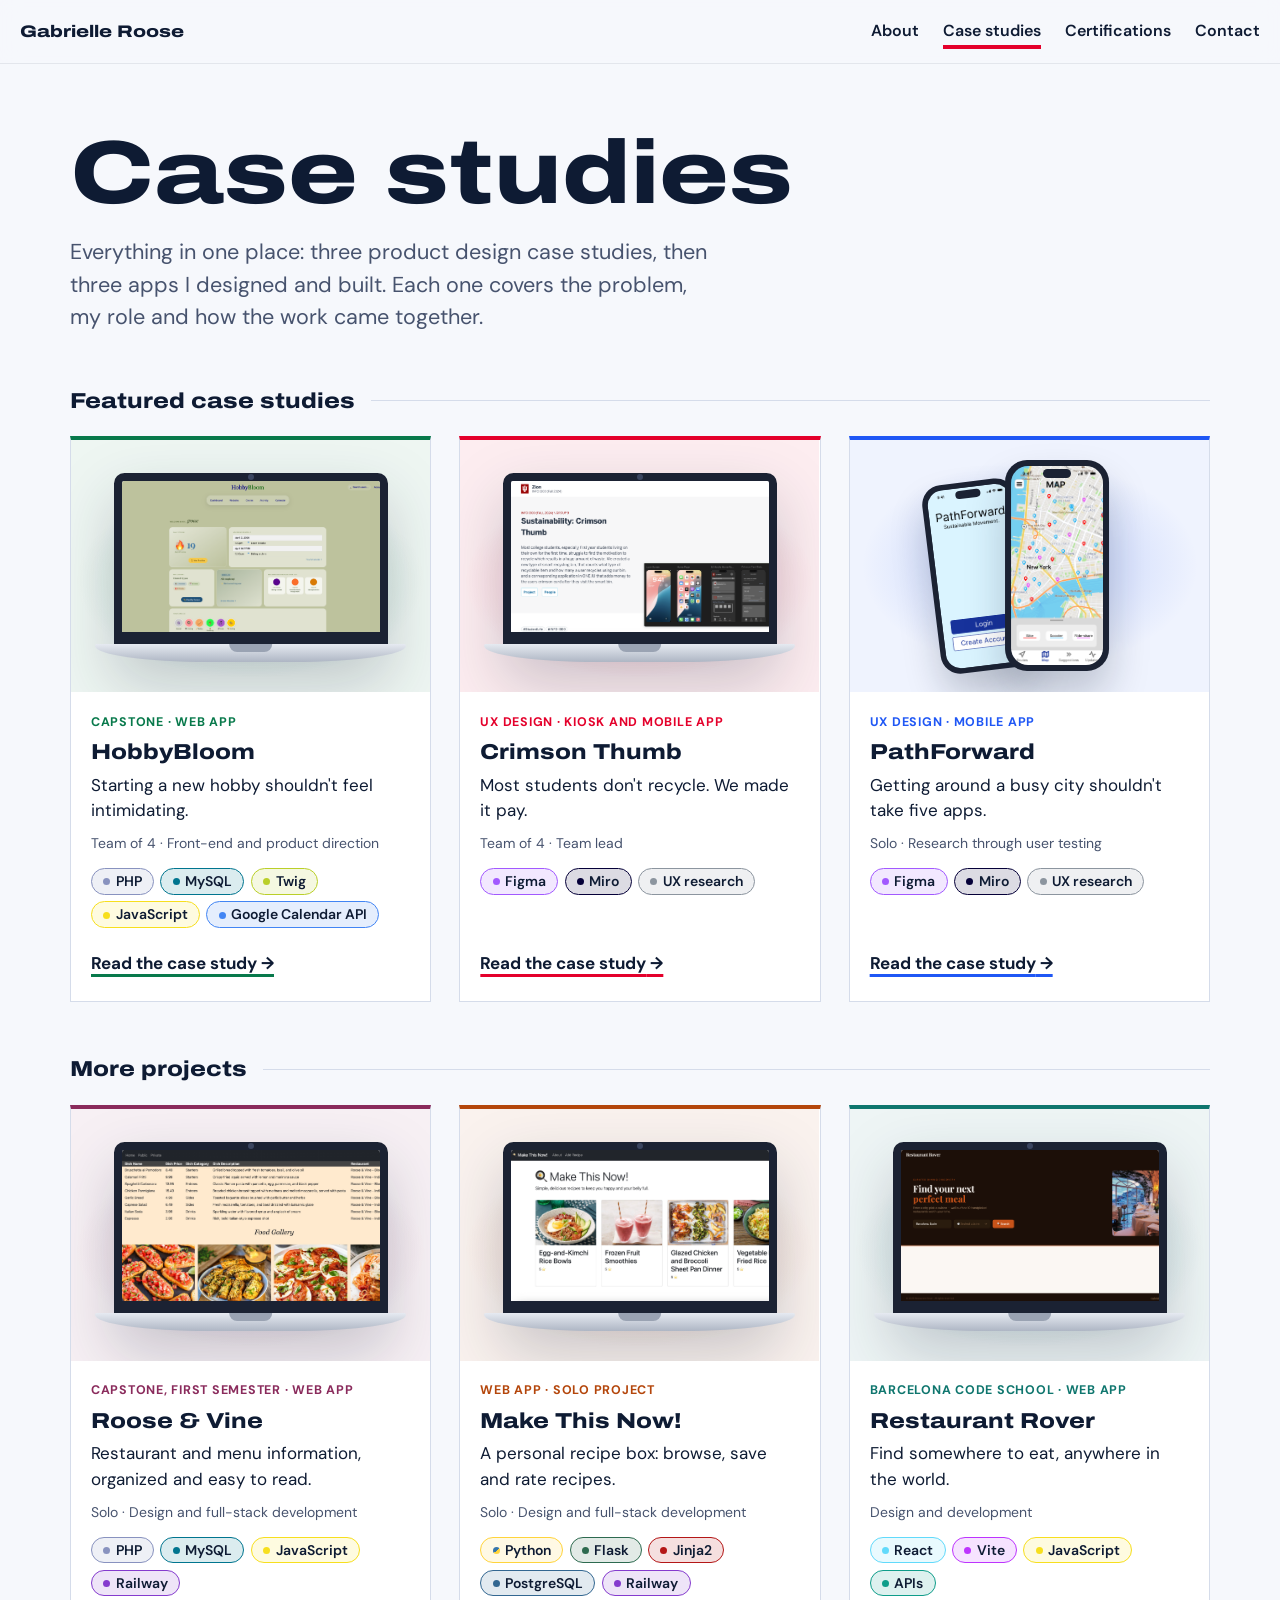
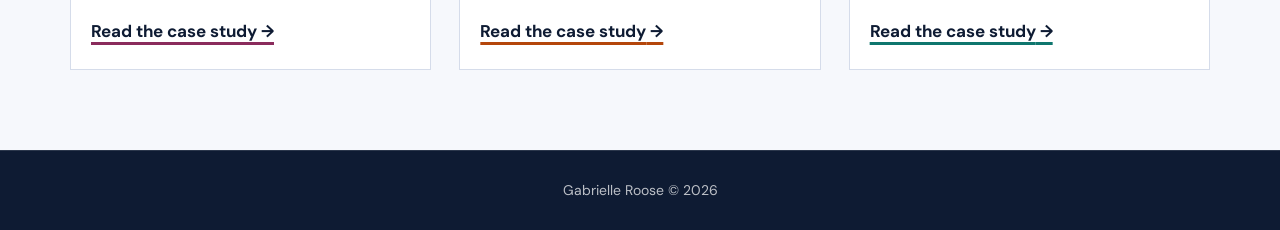
==== commit 826e8b9d: "Adding accent colors, persona cards, lightbox, Miro boards and phone layout fixes - Third accent col" ====
--- a/case-studies.html
+++ b/case-studies.html
@@ -79,7 +79,7 @@
             <h3 class="study-card__name">Crimson Thumb</h3>
             <p class="study-card__line">Most students don't recycle. We made it pay.</p>
             <p class="study-card__meta">Team of 4 · Team lead</p>
-            <ul class="chips" aria-label="Tools"><li data-tool="figma">Figma</li><li data-tool="ux">UX research</li></ul>
+            <ul class="chips" aria-label="Tools"><li data-tool="figma">Figma</li><li data-tool="miro">Miro</li><li data-tool="ux">UX research</li></ul>
             <a class="study-card__link" href="crimson-thumb.html">Read the case study<span aria-hidden="true"> &rarr;</span></a>
           </div>
         </li>
@@ -99,7 +99,7 @@
             <h3 class="study-card__name">PathForward</h3>
             <p class="study-card__line">Getting around a busy city shouldn't take five apps.</p>
             <p class="study-card__meta">Solo · Research through user testing</p>
-            <ul class="chips" aria-label="Tools"><li data-tool="figma">Figma</li><li data-tool="ux">UX research</li></ul>
+            <ul class="chips" aria-label="Tools"><li data-tool="figma">Figma</li><li data-tool="miro">Miro</li><li data-tool="ux">UX research</li></ul>
             <a class="study-card__link" href="pathforward.html">Read the case study<span aria-hidden="true"> &rarr;</span></a>
           </div>
         </li>
--- a/css/sketch.css
+++ b/css/sketch.css
@@ -446,6 +446,24 @@
     box-shadow: 12px 12px 0 var(--red);
 }
 
+/* phones and tablets: the photo sits under the text, so tighten the spacing and size
+   the photo to the visible screen (svh leaves room for Safari's bottom address bar),
+   so the whole headshot shows on the first screen */
+@media (width < 1000px) {
+    .place--hero {
+        gap: 1.75rem;
+        padding-top: 6.5rem;   /* clears the two-row menu bar on phones */
+    }
+
+    .hero__lede {
+        margin-bottom: 0;
+    }
+
+    .hero__photo {
+        width: clamp(170px, calc((100svh - 27rem) * 0.8), 320px);
+    }
+}
+
 @media (width >= 1000px) {
     .place--hero {
         grid-template-columns: 1.5fr 0.8fr;
@@ -600,6 +618,7 @@
 [data-tool="postgresql"] { --tool: #336791; }
 [data-tool="figma"] { --tool: #A259FF; }
 [data-tool="ux"] { --tool: #8C959F; }
+[data-tool="miro"] { --tool: #050038; }   /* Miro's navy, so it doesn't match JavaScript's yellow */
 [data-tool="google"] { --tool: #4285F4; }
 [data-tool="railway"] { --tool: #853BCE; }
 [data-tool="api"] { --tool: #0F9D8A; }
@@ -1468,3 +1487,45 @@
 .place--more .card__title {
     margin-top: 0;
 }
+
+/* * * * * * * * * * * * * * * * * * * * * * * * *
+    PHONE FIXES
+* * * * * * * * * * * * * * * * * * * * * * * * */
+
+/* short phones only (like the iPhone SE): a smaller title so the headshot fits on
+   the first screen. 640px catches the SE either way Safari reports its height,
+   and never a regular iPhone 15/16 */
+@media (width < 1000px) and (height < 640px) {
+    .hero__title {
+        margin-bottom: 1rem;
+        font-size: 2.1rem;
+    }
+}
+
+@media (width < 700px) {
+    /* short courses two per row, so all 12 make six rows */
+    .courses {
+        grid-template-columns: repeat(2, minmax(0, 1fr));
+        gap: 0.6rem;
+    }
+
+    .course {
+        padding: 0.7rem 0.75rem;
+        border-left-width: 4px;
+    }
+
+    .course__name {
+        font-size: 0.92rem;
+    }
+
+    .course__meta {
+        font-size: 0.78rem;
+        white-space: nowrap;
+    }
+
+    /* the route doesn't run through New York's dark block, so drop its left margin
+       there and the copy and form sit centered on the screen */
+    .place--ny .city {
+        margin-left: calc(-1 * var(--rail));
+    }
+}
--- a/css/case-study.css
+++ b/css/case-study.css
@@ -6,7 +6,7 @@
 
 .case {
     --tone: var(--ink);
-    max-width: 1100px;
+    max-width: 1100px;   /* the hero and glance cards use the full width; .steps is centered inside */
     margin-inline: auto;
     padding: 6rem 1.25rem 4rem;   /* the top padding clears the fixed top bar */
 }
@@ -19,6 +19,8 @@
    (checked against the green for colorblind-safe contrast). */
 .case { --tone-2: var(--tone); }
 .case--green { --tone-2: #2B5DA8; }
+.case--red { --tone-2: #2B5DA8; }    /* Crimson Thumb: the same deep blue, checked against the red */
+.case--blue { --tone-2: #08794B; }   /* PathForward: green for sustainability, checked against the blue */
 .case--red, .tone--red { --tone: var(--red); }
 .case--blue, .tone--blue { --tone: var(--blue); }
 .case--plum, .tone--plum { --tone: #8A2B5C; }      /* Roose & Vine: the wine */
@@ -209,9 +211,11 @@
     THE STEPS (numbered stations down a route line)
 * * * * * * * * * * * * * * * * * * * * * * * * */
 
+/* the route column is centered on the page: its width is the widest content (52rem) plus the station gutter */
 .steps {
     position: relative;
-    margin-top: 3rem;
+    max-width: calc(52rem + 3.5rem);
+    margin: 3rem auto 0;
     padding-left: 3.5rem;
     counter-reset: step;
 }
@@ -324,16 +328,29 @@
     TEAM LIST (name, then role)
 * * * * * * * * * * * * * * * * * * * * * * * * */
 
+/* four compact cards: one per row on phones, 2 × 2 on tablets, all four in a row on wide screens */
 .team {
     display: grid;
-    grid-template-columns: repeat(auto-fit, minmax(min(100%, 15rem), 1fr));
-    gap: 0.75rem;
+    gap: 0.6rem;
     max-width: 52rem;
     margin-top: 1.25rem;
 }
 
+@media (width >= 560px) {
+    .team {
+        grid-template-columns: repeat(2, 1fr);
+    }
+}
+
+@media (width >= 1000px) {
+    .team {
+        grid-template-columns: repeat(4, 1fr);
+    }
+}
+
 .team li {
-    padding: 0.85rem 1rem;
+    padding: 0.65rem 0.8rem;
+    font-size: 0.95rem;
     background: var(--paper);
     border: 1px solid var(--line);
     border-left: 4px solid var(--tone);
@@ -827,8 +844,9 @@
     transition: transform 0.2s ease;
 }
 
-.gallery a:hover,
-.gallery a:focus-visible {
+/* personas stay still; the other galleries lift on hover */
+.gallery:not(.gallery--personas) a:hover,
+.gallery:not(.gallery--personas) a:focus-visible {
     transform: translateY(-3px);
 }
 
@@ -853,6 +871,12 @@
     max-width: 36rem;
 }
 
+/* a linked image (wrapped in <a>) that still gets the frame and project-color shadow */
+.step__figure--framed .step__shot {
+    border: 3px solid var(--ink);
+    box-shadow: 10px 10px 0 var(--tone);
+}
+
 @media (prefers-reduced-motion: reduce) {
     .gallery a {
         transition: none;
@@ -865,46 +889,234 @@
 }
 
 /* * * * * * * * * * * * * * * * * * * * * * * * *
-    SECOND COLOR
-    Every section uses the main color for its number and takeaway line, and
-    the second color for its bullet points. Paired items (tiles, quotes,
-    charts, team cards) alternate between the two.
-* * * * * * * * * * * * * * * * * * * * * * * * */
+    SECOND AND THIRD COLORS
+    The main color marks each section's number and takeaway line, and the bar charts.
+    The second color goes on the bold lead-in of each bullet (the bullets stay ink)
+    and on the card groups: team, stat tiles and quotes.
+    The third color is an accent used sparingly: my own team card, the personas
+    and the closing "Next" callout. Each page's trio was checked together for
+    colorblind separation and 3:1 contrast on white.
+* * * * * * * * * * * * * * * * * * * * * * * * */
+
+.case { --tone-3: var(--tone); }
+.case--green { --tone-3: #C2410C; }   /* HobbyBloom: a warm bloom orange */
+.case--red { --tone-3: #08794B; }     /* Crimson Thumb: recycling green */
+.case--blue { --tone-3: #C2410C; }    /* PathForward: transit-line orange */
 
 .step__list li::before {
-    background: var(--tone-2);
+    background: var(--ink);
+}
+
+.step__list strong {
+    color: var(--tone-2);
 }
 
 .glance__card:nth-child(2) {
     border-top-color: var(--tone-2);
 }
 
-.stats div:nth-child(even),
-.team li:nth-child(even),
-.quotes blockquote:nth-child(even) {
+.team li,
+.stats div,
+.quotes blockquote {
     --tone: var(--tone-2);
 }
 
-.stats div:nth-child(even) {
+.team li,
+.quotes blockquote {
+    border-left-color: var(--tone-2);
+}
+
+.stats div {
     border-top-color: var(--tone-2);
 }
 
-.team li:nth-child(even) {
-    border-left-color: var(--tone-2);
-}
-
-.quotes blockquote:nth-child(even) {
-    border-left-color: var(--tone-2);
-}
-
-.charts .chart:nth-child(even) .bars__bar {
-    background: var(--tone-2);
+/* my card on the team stands out in the accent color */
+.team li.team__me {
+    background: color-mix(in srgb, var(--tone-3) 9%, var(--paper));
+    border-color: color-mix(in srgb, var(--tone-3) 35%, var(--paper));
+    border-left-color: var(--tone-3);
 }
 
 .findings thead th:nth-child(2) {
     background: color-mix(in srgb, var(--tone-2) 9%, var(--paper));
     border-bottom-color: var(--tone-2);
 }
+
+.callout--accent {
+    --tone-2: var(--tone-3);
+}
+
+/* * * * * * * * * * * * * * * * * * * * * * * * *
+    PERSONAS (cards in the page's own style)
+* * * * * * * * * * * * * * * * * * * * * * * * */
+
+.personas {
+    display: grid;
+    gap: 0.75rem;
+    max-width: 52rem;
+    margin-top: 1rem;
+}
+
+@media (width >= 700px) {
+    .personas {
+        grid-template-columns: repeat(2, 1fr);
+    }
+}
+
+.persona {
+    display: flex;
+    flex-direction: column;
+    padding: 1rem 1.1rem;
+    background: var(--paper);
+    border: 1px solid var(--line);
+    border-top: 4px solid var(--tone-3, var(--tone));
+}
+
+.persona__head {
+    display: flex;
+    align-items: center;
+    gap: 0.75rem;
+}
+
+.persona__icon {
+    display: grid;
+    flex: none;
+    place-items: center;
+    width: 2.6rem;
+    height: 2.6rem;
+    background: color-mix(in srgb, var(--tone-3, var(--tone)) 12%, var(--paper));
+    border-radius: 50%;
+    font-size: 1.3rem;
+}
+
+.persona h4 {
+    font-family: var(--font-display);
+    font-size: 1.05rem;
+    font-weight: 800;
+    line-height: 1.2;
+}
+
+.persona__head p {
+    color: var(--muted);
+    font-size: var(--step--1);
+}
+
+/* each pill wears its hobby's Circle color from the live HobbyBloom database
+   (set inline as --circle). Those colors are light, so the text stays ink and
+   the color shows as a dot and a tint, like the tool pills in the hero. */
+.persona__hobby {
+    --circle: var(--tone-3);
+    display: inline-flex;
+    align-items: center;
+    gap: 0.4rem;
+    margin-left: auto;
+    padding: 0.15rem 0.65rem;
+    background: color-mix(in srgb, var(--circle) 16%, var(--paper));
+    border: 1px solid color-mix(in srgb, var(--circle) 55%, var(--paper));
+    border-radius: 999px;
+    color: var(--ink);
+    font-size: 0.75rem;
+    font-weight: 700;
+    white-space: nowrap;
+}
+
+.persona__hobby::before {
+    content: "";
+    width: 0.5rem;
+    height: 0.5rem;
+    background: var(--circle);
+    border-radius: 50%;
+}
+
+/* on phones the hobby tag drops under the name so the name gets the full width */
+@media (width < 480px) {
+    .persona__head {
+        flex-wrap: wrap;
+        row-gap: 0.4rem;
+    }
+
+    .persona__head > div {
+        flex: 1 1 calc(100% - 3.35rem);
+    }
+
+    .persona__hobby {
+        margin-left: 3.35rem;
+    }
+}
+
+.persona dl {
+    display: grid;
+    gap: 0.5rem;
+    margin: 0.9rem 0 0;
+}
+
+/* "Wants" in the main color, "Struggles" in the second, so each part stands out */
+.persona dt {
+    color: var(--tone);
+    font-size: 0.78rem;
+    font-weight: 800;
+    letter-spacing: 0.07em;
+    text-transform: uppercase;
+}
+
+.persona dl > div:nth-child(even) dt {
+    color: var(--tone-2);
+}
+
+.persona dd {
+    margin: 0.1rem 0 0;
+    font-size: 0.95rem;
+    line-height: 1.45;
+}
+
+.persona__help {
+    margin-top: auto;
+    padding-top: 0.75rem;
+    border-top: 1px dashed var(--line);
+    font-size: 0.95rem;
+    line-height: 1.45;
+}
+
+.persona dl + .persona__help {
+    margin-top: 0.9rem;
+}
+
+.persona__help > strong {
+    color: var(--tone-3, var(--tone));
+}
+
+/* a few key phrases inside a persona's text are bold in the accent color */
+.persona dd strong,
+.persona__help li strong {
+    color: var(--tone-3);
+}
+
+/* long personas (PathForward): still two cards side by side, but on wide screens
+   the pair widens past the text column, a little to the left (stopping short of the
+   route line) and to the right edge of the page, so each card is shorter */
+@media (width >= 1140px) {
+    .personas--wide {
+        max-width: none;
+        margin-left: -1.5rem;
+        margin-right: calc((52rem + 3.5rem - 1060px) / 2);
+    }
+}
+
+/* longer personas (PathForward) list their habits, frustrations and goals */
+.persona ul {
+    margin: 0.2rem 0 0;
+    padding-left: 1.1rem;
+    list-style: disc;
+}
+
+.persona ul li + li {
+    margin-top: 0.15rem;
+}
+
+.persona ul li::marker {
+    color: var(--muted);
+}
+
 
 /* * * * * * * * * * * * * * * * * * * * * * * * *
     AT A GLANCE CARDS AS LINKS
@@ -963,11 +1175,18 @@
 /* 1. CAROUSEL: the active screen sits in the middle at full size, its neighbors peek in smaller */
 
 .carousel {
+    /* phone screens are ~2.2× taller than wide; the middle term keeps the heading,
+       the screen and the caption in one view on short laptop windows */
+    --slide: clamp(9rem, min(30vw, (100svh - 23rem) / 2.2), 12rem);
     max-width: 52rem;
 }
 
+/* the stage holds the track and the two chevrons that sit beside the active screen */
+.carousel__stage {
+    position: relative;
+}
+
 .carousel__track {
-    --slide: clamp(10.5rem, 34vw, 14.5rem);
     position: relative;
     display: flex;
     gap: 1.25rem;
@@ -1028,29 +1247,57 @@
     display: none;
 }
 
+/* plain green chevrons, no circle, just outside the active screen */
 .carousel__button {
+    position: absolute;
+    top: 50%;
+    z-index: 1;
     display: grid;
     place-items: center;
     width: 2.75rem;
     height: 2.75rem;
-    background: var(--paper);
-    border: 2px solid var(--ink);
-    border-radius: 50%;
-    color: var(--ink);
-    font-size: 1.15rem;
+    padding: 0;
+    background: none;
+    border: 0;
+    border-radius: 8px;
+    color: var(--tone);
     cursor: pointer;
-    transition: background-color 0.2s ease, color 0.2s ease;
-}
-
-.carousel__button:hover:not(:disabled),
+    transform: translateY(-50%);
+    transition: color 0.2s ease, transform 0.2s ease;
+}
+
+.carousel__button--prev {
+    right: min(50% + var(--slide) / 2 - 0.45rem, 100% - 2.75rem);   /* ~10px from the screen; never past the edge */
+}
+
+.carousel__button--next {
+    left: min(50% + var(--slide) / 2 - 0.45rem, 100% - 2.75rem);
+}
+
+.carousel__button:hover:not(:disabled) {
+    color: color-mix(in srgb, var(--tone) 75%, #000);
+}
+
+.carousel__button--prev:hover:not(:disabled) {
+    transform: translate(-3px, -50%);
+}
+
+.carousel__button--next:hover:not(:disabled) {
+    transform: translate(3px, -50%);
+}
+
 .carousel__button:focus-visible {
-    background: var(--ink);
-    color: var(--paper);
+    outline: 2px solid var(--tone);
+    outline-offset: 2px;
 }
 
 .carousel__button:disabled {
-    opacity: 0.3;
+    opacity: 0.25;
     cursor: default;
+}
+
+.carousel:not(.is-ready) .carousel__button {
+    display: none;
 }
 
 .carousel__dots {
@@ -1149,13 +1396,13 @@
 
 .compare-figure {
     justify-self: center;
-    width: min(100%, 17rem);
+    width: min(100%, var(--compare-width, 17rem));
     margin: 0;
 }
 
 .compare {
     position: relative;
-    aspect-ratio: 548 / 1186;
+    aspect-ratio: var(--ratio, 548 / 1186);
     overflow: hidden;
     background: var(--paper);
     border: 6px solid var(--ink);
@@ -1176,55 +1423,71 @@
     clip-path: inset(0 calc(100% - var(--pos)) 0 0);
 }
 
+/* the divider is a thin line in the project's color, with a soft light edge so it shows on dark screens */
 .compare__handle {
     position: absolute;
     top: 0;
     bottom: 0;
     left: var(--pos);
-    width: 3px;
-    margin-left: -1.5px;
-    background: var(--paper);
-    box-shadow: 0 0 0 1px rgba(14, 27, 51, 0.35);
+    width: 2px;
+    margin-left: -1px;
+    background: var(--tone);
+    box-shadow: 0 0 0 1px rgba(255, 255, 255, 0.55);
     pointer-events: none;
 }
 
+/* the grip is a slim vertical handle tab: project color, white ring, two thin grip lines */
 .compare__handle::after {
-    content: "↔";
+    content: "";
     position: absolute;
     top: 50%;
     left: 50%;
-    display: grid;
-    place-items: center;
-    width: 2.5rem;
-    height: 2.5rem;
-    background: var(--ink);
+    width: 1.5rem;
+    height: 3.4rem;
+    background: var(--tone)
+        url("data:image/svg+xml,%3Csvg xmlns='http://www.w3.org/2000/svg' viewBox='0 0 8 20' fill='none' stroke='white' stroke-width='1.6' stroke-linecap='round'%3E%3Cpath d='M2 4v12M6 4v12'/%3E%3C/svg%3E")
+        center / 0.6rem 1.4rem no-repeat;
     border: 2px solid var(--paper);
+    border-radius: 8px;
+    box-shadow: 0 6px 16px rgba(14, 27, 51, 0.25);
+    transform: translate(-50%, -50%);
+}
+
+/* labels sit above the frame, out of the way of the screens */
+.compare__labels {
+    display: flex;
+    justify-content: space-between;
+    gap: 1rem;
+    margin-bottom: 0.55rem;
+    padding-inline: 0.15rem;
+    font-size: 0.72rem;
+    font-weight: 700;
+    letter-spacing: 0.06em;
+    line-height: 1.2;
+    text-transform: uppercase;
+}
+
+.compare__labels span {
+    display: inline-flex;
+    align-items: center;
+    gap: 0.4rem;
+    color: var(--muted);
+}
+
+.compare__labels span::before {
+    content: "";
+    width: 0.5rem;
+    height: 0.5rem;
+    background: var(--line);
     border-radius: 50%;
-    color: var(--paper);
-    font-size: 1.1rem;
-    transform: translate(-50%, -50%);
-}
-
-.compare__label {
-    position: absolute;
-    top: 0.6rem;
-    padding: 0.15rem 0.55rem;
-    background: rgba(14, 27, 51, 0.82);
-    border-radius: 999px;
-    color: var(--paper);
-    font-size: 0.7rem;
-    font-weight: 700;
-    letter-spacing: 0.05em;
-    text-transform: uppercase;
-    pointer-events: none;
-}
-
-.compare__label--before {
-    left: 0.6rem;
-}
-
-.compare__label--after {
-    right: 0.6rem;
+}
+
+.compare__labels span:last-child {
+    color: var(--tone);
+}
+
+.compare__labels span:last-child::before {
+    background: var(--tone);
 }
 
 /* an invisible slider covers the image, so dragging anywhere works,
@@ -1299,6 +1562,50 @@
     opacity: 0;
 }
 
+/* BACK TO TOP: a small round button in the bottom-right corner */
+
+.to-top {
+    position: fixed;
+    right: 1.25rem;
+    bottom: 1.25rem;
+    z-index: 14;
+    display: grid;
+    place-items: center;
+    width: 3rem;
+    height: 3rem;
+    background: var(--tone, var(--ink));
+    border: 2px solid var(--paper);
+    border-radius: 50%;
+    box-shadow: 0 8px 20px rgba(14, 27, 51, 0.2);
+    color: var(--paper);
+    text-decoration: none;
+    transition: opacity 0.3s ease, transform 0.3s ease, background-color 0.2s ease;
+}
+
+/* the button is the project's color; on hover it deepens slightly */
+.to-top:hover,
+.to-top:focus-visible {
+    background: color-mix(in srgb, var(--tone, var(--ink)) 78%, #000);
+}
+
+.to-top:focus-visible {
+    outline: 3px solid var(--ink);
+    outline-offset: 3px;
+}
+
+/* hidden until the page has scrolled (only once JavaScript is running) */
+.to-top.is-ready:not(.is-visible) {
+    opacity: 0;
+    transform: translateY(0.75rem);
+    pointer-events: none;
+}
+
+@media (prefers-reduced-motion: reduce) {
+    .to-top {
+        transition: none;
+    }
+}
+
 /* 5. GENTLE REVEAL */
 
 .motion .reveal {
@@ -1317,3 +1624,444 @@
         transition: none;
     }
 }
+
+
+/* * * * * * * * * * * * * * * * * * * * * * * * *
+    WIDE VARIANTS (landscape screens, like Crimson Thumb's kiosk)
+* * * * * * * * * * * * * * * * * * * * * * * * */
+
+.carousel--wide {
+    --slide: clamp(15rem, 62vw, 30rem);
+}
+
+.carousel--wide .carousel__slide img {
+    border-width: 8px;
+    border-radius: 14px;
+}
+
+.compare-figure--wide {
+    --compare-width: 34rem;
+    margin-top: 2rem;
+}
+
+.compare-figure--wide .compare {
+    border-width: 8px;
+    border-radius: 14px;
+}
+
+.compare-figure--wide .compare__img {
+    object-fit: cover;
+}
+
+/* three images in a row on wide screens */
+.gallery--trio {
+    grid-template-columns: repeat(auto-fit, minmax(min(100%, 12rem), 1fr));
+    align-items: start;
+}
+
+/* a smaller row of three photos (PathForward's user tests), always three across */
+.gallery--small {
+    max-width: 38rem;
+}
+
+@media (width >= 560px) {
+    .gallery--small {
+        grid-template-columns: repeat(3, 1fr);
+    }
+}
+
+/* two sketch boards shown at the same size: equal boxes, each board fit inside */
+.duo--sketches {
+    max-width: 36rem;
+}
+
+@media (width >= 480px) {
+    .duo--sketches {
+        grid-template-columns: repeat(2, 1fr);
+    }
+}
+
+.duo--sketches .step__shot {
+    aspect-ratio: 1380 / 2048;
+    object-fit: contain;
+    border: 3px solid var(--ink);
+    box-shadow: 10px 10px 0 var(--tone);
+}
+
+/* the same frame and project-color shadow as the other framed images, scaled down */
+.gallery--small {
+    gap: 1.1rem;
+}
+
+.gallery--small img {
+    border: 3px solid var(--ink);
+    box-shadow: 6px 6px 0 var(--tone);
+}
+
+/* four photos: two by two on phones, one row on wide screens */
+.gallery--quad {
+    grid-template-columns: repeat(2, 1fr);
+    gap: 0.6rem;
+}
+
+@media (width >= 760px) {
+    .gallery--quad {
+        grid-template-columns: repeat(4, 1fr);
+    }
+}
+
+.gallery--quad img {
+    aspect-ratio: 3 / 4;
+    object-fit: cover;
+    border: 3px solid var(--ink);
+}
+
+/* a single screenshot or storyboard shown on its own */
+.step__shot {
+    display: block;
+    width: 100%;
+    height: auto;
+    background: var(--paper);
+    border: 1px solid var(--line);
+}
+
+/* numbered rounds of design */
+.rounds {
+    display: grid;
+    gap: 0.75rem;
+    max-width: 52rem;
+    margin-top: 1.5rem;
+    padding: 0;
+    list-style: none;
+    counter-reset: round;
+}
+
+.rounds li {
+    position: relative;
+    padding: 0.9rem 1rem 0.9rem 3.4rem;
+    background: color-mix(in srgb, var(--tone) 6%, var(--paper));
+    border: 1px solid var(--line);
+    line-height: 1.5;
+    counter-increment: round;
+}
+
+.rounds li::before {
+    content: counter(round);
+    position: absolute;
+    top: 0.85rem;
+    left: 1rem;
+    display: grid;
+    place-items: center;
+    width: 1.7rem;
+    height: 1.7rem;
+    background: var(--tone);
+    border-radius: 50%;
+    color: var(--paper);
+    font-family: var(--font-display);
+    font-size: 0.8rem;
+    font-weight: 800;
+}
+
+.rounds strong {
+    display: block;
+}
+
+
+/* * * * * * * * * * * * * * * * * * * * * * * * *
+    PEOPLE TABLE (who took part in research, described by role and place)
+* * * * * * * * * * * * * * * * * * * * * * * * */
+
+.people {
+    width: 100%;
+    max-width: 52rem;
+    margin-top: 1.5rem;
+    border-collapse: collapse;
+    background: var(--paper);
+    border: 1px solid var(--line);
+    font-size: var(--step--1);
+}
+
+.people th,
+.people td {
+    padding: 0.7rem 0.9rem;
+    border-bottom: 1px solid var(--line);
+    line-height: 1.45;
+    text-align: left;
+    vertical-align: top;
+}
+
+.people thead th {
+    color: var(--muted);
+    font-size: 0.72rem;
+    font-weight: 700;
+    letter-spacing: 0.06em;
+    text-transform: uppercase;
+    background: color-mix(in srgb, var(--tone) 8%, var(--paper));
+    border-bottom: 3px solid var(--tone);
+}
+
+.people tbody th {
+    font-weight: 700;
+}
+
+/* on phones, each person becomes a small card */
+@media (width < 640px) {
+    .people thead {
+        position: absolute;
+        width: 1px;
+        height: 1px;
+        overflow: hidden;
+        clip-path: inset(50%);
+    }
+
+    .people tr,
+    .people th,
+    .people td {
+        display: block;
+    }
+
+    .people tr {
+        padding: 0.4rem 0;
+        border-bottom: 1px solid var(--line);
+    }
+
+    .people th,
+    .people td {
+        padding: 0.15rem 0.9rem;
+        border-bottom: 0;
+    }
+
+    .people td::before {
+        content: attr(data-label) ": ";
+        color: var(--muted);
+    }
+}
+
+/* * * * * * * * * * * * * * * * * * * * * * * * *
+    NAME PATH (how a project's name changed)
+* * * * * * * * * * * * * * * * * * * * * * * * */
+
+.name-path {
+    display: flex;
+    flex-wrap: wrap;
+    align-items: center;
+    gap: 0.5rem 0.75rem;
+    max-width: 52rem;
+    margin-top: 1.25rem;
+    padding: 0;
+    list-style: none;
+}
+
+.name-path li {
+    display: flex;
+    align-items: center;
+    gap: 0.75rem;
+}
+
+.name-path li + li::before {
+    content: "→";
+    color: var(--muted);
+    font-weight: 700;
+}
+
+.name-path span {
+    padding: 0.35rem 0.85rem;
+    background: var(--paper);
+    border: 2px solid var(--line);
+    border-radius: 999px;
+    font-weight: 600;
+}
+
+.name-path li:last-child span {
+    background: var(--tone);
+    border-color: var(--tone);
+    color: var(--paper);
+}
+
+/* * * * * * * * * * * * * * * * * * * * * * * * *
+    A ROW OF COMPARE SLIDERS
+* * * * * * * * * * * * * * * * * * * * * * * * */
+
+.compares {
+    display: grid;
+    grid-template-columns: repeat(auto-fit, minmax(min(100%, 13rem), 1fr));
+    gap: 2rem 1.5rem;
+    max-width: 52rem;
+    margin-top: 2rem;
+}
+
+.compares .compare-figure {
+    --compare-width: 100%;
+    width: 100%;
+    max-width: 17rem;
+}
+
+/* * * * * * * * * * * * * * * * * * * * * * * * *
+    CALLOUT (a short note about what's coming next)
+* * * * * * * * * * * * * * * * * * * * * * * * */
+
+.callout {
+    max-width: 44rem;
+    margin-top: 1.5rem;
+    padding: 1rem 1.25rem;
+    background: color-mix(in srgb, var(--tone-2) 8%, var(--paper));
+    border-left: 4px solid var(--tone-2);
+    line-height: 1.55;
+}
+
+.callout strong {
+    color: var(--tone-2);
+}
+
+/* * * * * * * * * * * * * * * * * * * * * * * * *
+    MEDIUM FIGURE AND LIGHTBOX
+* * * * * * * * * * * * * * * * * * * * * * * * */
+
+.step__figure--medium {
+    max-width: 44rem;
+}
+
+/* images that open large on the page */
+.zoomable {
+    display: block;
+    cursor: zoom-in;
+}
+
+.zoomable:focus-visible {
+    outline: 3px solid var(--tone);
+    outline-offset: 4px;
+}
+
+.lightbox {
+    width: fit-content;
+    max-width: 94vw;
+    max-height: 94vh;
+    padding: 0;
+    overflow: visible;
+    background: transparent;
+    border: 0;
+}
+
+.lightbox::backdrop {
+    background: rgba(14, 27, 51, 0.92);
+}
+
+.lightbox__img {
+    display: block;
+    width: auto;
+    height: auto;
+    max-width: 92vw;
+    max-height: calc(94vh - 4.5rem);   /* room for the caption */
+    background: var(--paper);
+    border: 3px solid var(--ink);
+    box-shadow: 10px 10px 0 var(--tone);
+}
+
+.lightbox__caption {
+    max-width: 40rem;
+    margin: 1.1rem auto 0;
+    color: #fff;
+    font-size: var(--step--1);
+    line-height: 1.5;
+    text-align: center;
+}
+
+.lightbox__close {
+    position: absolute;
+    top: -0.9rem;
+    right: -0.9rem;
+    z-index: 1;
+    display: grid;
+    place-items: center;
+    width: 2.5rem;
+    height: 2.5rem;
+    padding: 0;
+    background: var(--paper);
+    border: 2px solid var(--ink);
+    border-radius: 50%;
+    color: var(--ink);
+    cursor: pointer;
+}
+
+.lightbox__close:hover,
+.lightbox__close:focus-visible {
+    background: var(--ink);
+    color: var(--paper);
+}
+
+/* the page behind stays still while the image is open */
+.has-lightbox {
+    overflow: hidden;
+}
+
+.motion .lightbox[open] {
+    animation: lightbox-in 0.22s ease;
+}
+
+.motion .lightbox[open]::backdrop {
+    animation: lightbox-fade 0.22s ease;
+}
+
+@keyframes lightbox-in {
+    from { opacity: 0; transform: scale(0.96); }
+}
+
+@keyframes lightbox-fade {
+    from { opacity: 0; }
+}
+
+/* a small "see more" link under a figure, like the full Miro board */
+.step__more {
+    margin-top: 1.25rem;   /* clears the image's offset shadow */
+    font-size: var(--step--1);
+}
+
+.step__more a {
+    color: var(--tone);
+    font-weight: 700;
+    text-underline-offset: 3px;
+}
+
+.step__more a:hover {
+    text-decoration-thickness: 2px;
+}
+
+/* lined up with the bottom right corner of a medium figure */
+.step__more--right {
+    max-width: 44rem;
+    text-align: right;
+}
+
+/* * * * * * * * * * * * * * * * * * * * * * * * *
+    EVEN, FRAMED IMAGE SETS
+    Images in a set share one box size; each picture fits inside without cropping.
+* * * * * * * * * * * * * * * * * * * * * * * * */
+
+/* a row of sketches with the frame and project-color shadow, and no hover lift */
+.gallery--framed {
+    gap: 1.4rem;
+}
+
+.gallery--framed img {
+    aspect-ratio: 1236 / 1400;
+    object-fit: contain;
+    background: var(--paper);
+    border: 3px solid var(--ink);
+    box-shadow: 8px 8px 0 var(--tone);
+}
+
+.gallery.gallery--framed a:hover,
+.gallery.gallery--framed a:focus-visible {
+    transform: none;
+}
+
+/* two framed images side by side at the same size */
+.duo--even .step__shot {
+    aspect-ratio: 3 / 2;
+    object-fit: contain;
+}
+
+/* the link under a full-width figure lines up with its right edge */
+.step__more--full {
+    max-width: 52rem;
+}
--- a/css/case-studies.css
+++ b/css/case-studies.css
@@ -68,7 +68,13 @@
 }
 
 /* the device sits on a soft wash of the project's color */
+/* every card's picture area is the same shape (10:7), whether it holds a laptop
+   or phones, so the colored backgrounds line up across a row */
 .study-card__media {
+    display: grid;
+    align-content: center;
+    aspect-ratio: 10 / 7;
+    container-type: inline-size;
     overflow: hidden;
     padding: 2rem 1.5rem 1.75rem;
     background: var(--platform);
@@ -81,12 +87,19 @@
 }
 
 .study-card .phones {
-    padding-block: 0.5rem 0.75rem;
+    padding-block: 0;
 }
 
+/* phones need less breathing room than a laptop, so they can fill more of the box */
+.study-card__media:has(.phones) {
+    padding-block: 1rem;
+}
+
+/* the phones are sized from the box's height: (box height − padding) ÷ the
+   screenshot's 2.17 height-to-width ratio, plus the 6px bezel on each side */
 .study-card .phone {
     --pad: 6px;
-    width: 38%;
+    width: calc(((100cqw + 3rem) * 0.7 - 2.5rem - 12px) / 2.17 + 12px);
     min-width: 0;
     border-radius: 22px;
 }
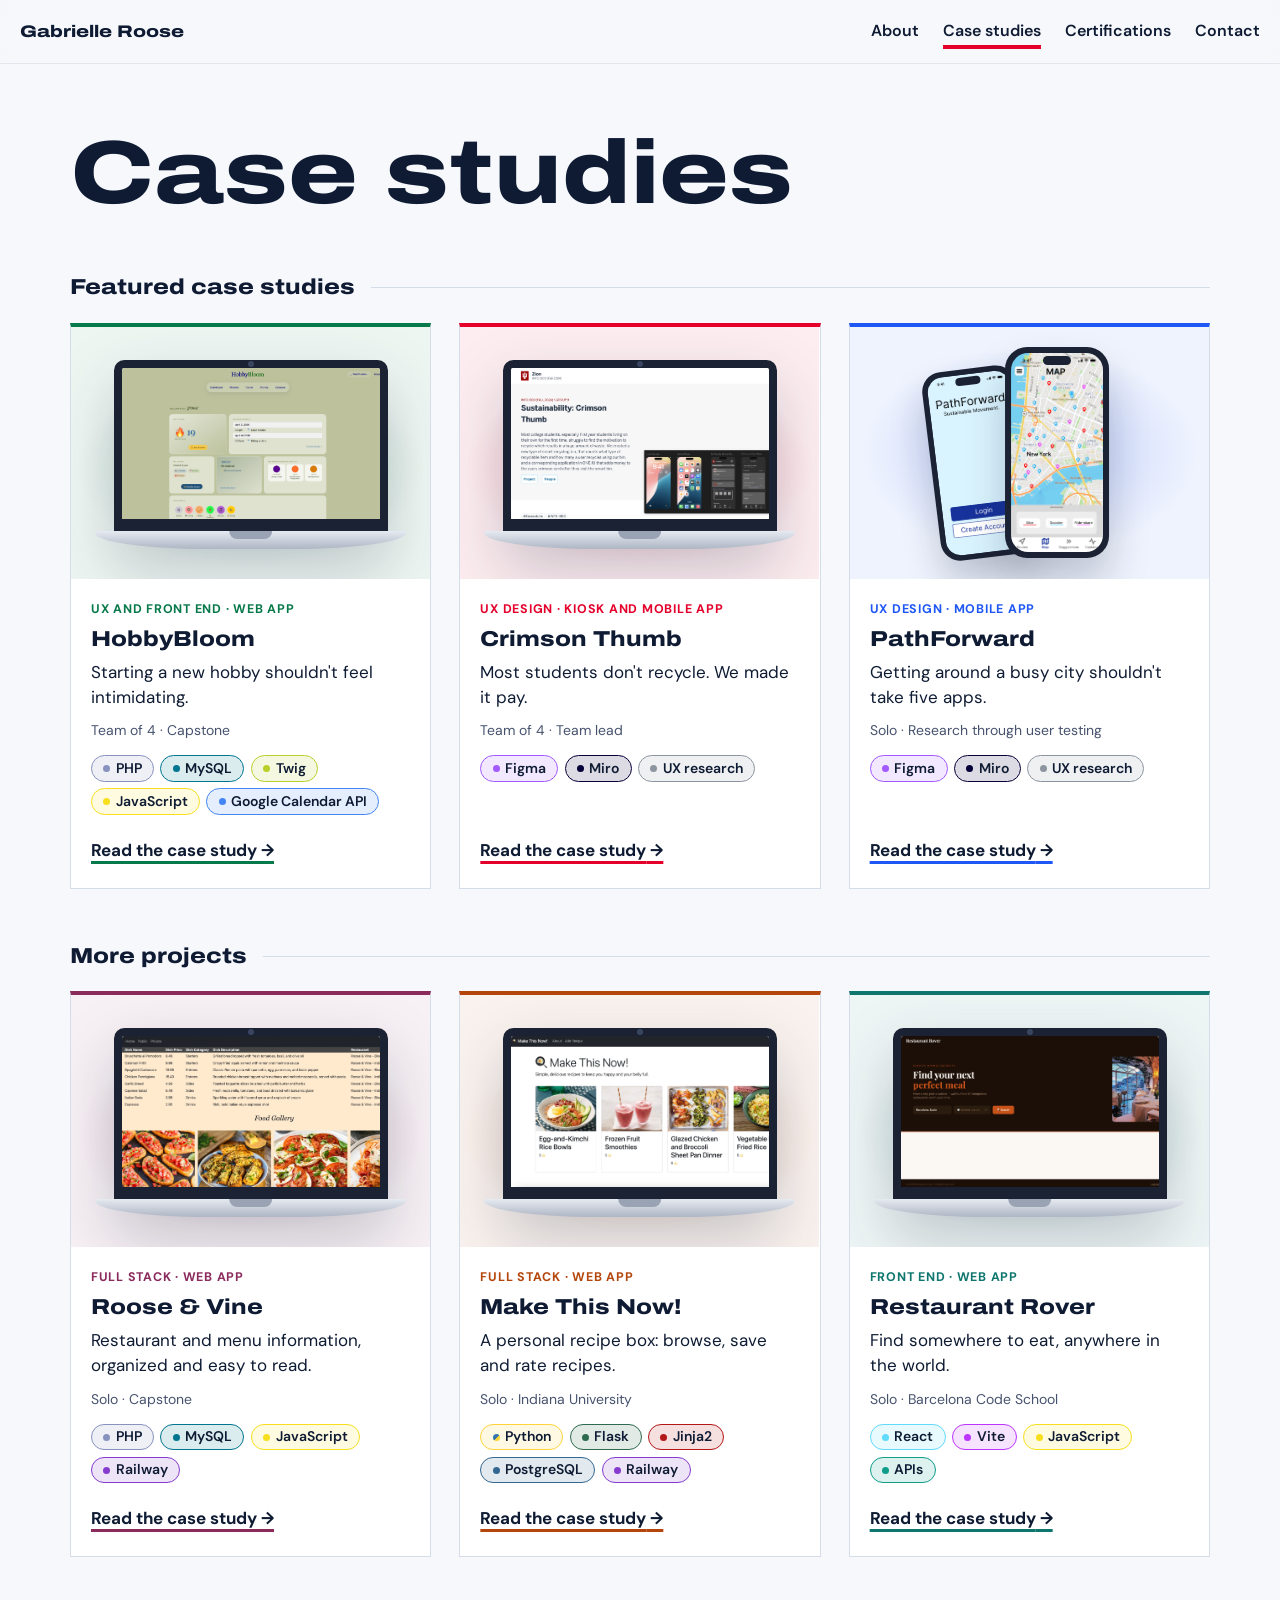
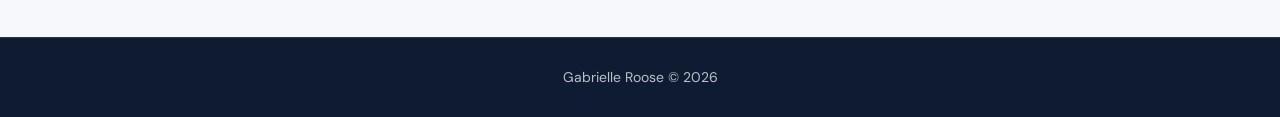
==== commit 8635d86a: "Finishing the Roose & Vine, Make This Now! and Restaurant Rover case studies, adding the PathForward" ====
--- a/case-studies.html
+++ b/case-studies.html
@@ -38,10 +38,6 @@
       <header class="case-studies__head">
         <!-- <p class="case-studies__eyebrow">Work</p> -->
         <h1 class="case-studies__title">Case studies</h1>
-        <p class="case-studies__intro">
-          Everything in one place: three product design case studies, then three apps I designed
-          and built. Each one covers the problem, my role and how the work came together.
-        </p>
       </header>
 
       <section aria-labelledby="featured" class="case-studies__group">
@@ -57,10 +53,10 @@
             </div>
           </div>
           <div class="study-card__body">
-            <p class="study-card__kicker">Capstone · Web app</p>
+            <p class="study-card__kicker">UX and front end · Web app</p>
             <h3 class="study-card__name">HobbyBloom</h3>
             <p class="study-card__line">Starting a new hobby shouldn't feel intimidating.</p>
-            <p class="study-card__meta">Team of 4 · Front-end and product direction</p>
+            <p class="study-card__meta">Team of 4 · Capstone</p>
             <ul class="chips" aria-label="Tools"><li data-tool="php">PHP</li><li data-tool="mysql">MySQL</li><li data-tool="twig">Twig</li><li data-tool="javascript">JavaScript</li><li data-tool="google">Google Calendar API</li></ul>
             <a class="study-card__link" href="hobbybloom.html">Read the case study<span aria-hidden="true"> &rarr;</span></a>
           </div>
@@ -119,10 +115,10 @@
             </div>
           </div>
           <div class="study-card__body">
-            <p class="study-card__kicker">Capstone, first semester · Web app</p>
+            <p class="study-card__kicker">Full stack · Web app</p>
             <h3 class="study-card__name">Roose &amp; Vine</h3>
             <p class="study-card__line">Restaurant and menu information, organized and easy to read.</p>
-            <p class="study-card__meta">Solo · Design and full-stack development</p>
+            <p class="study-card__meta">Solo · Capstone</p>
             <ul class="chips" aria-label="Tools"><li data-tool="php">PHP</li><li data-tool="mysql">MySQL</li><li data-tool="javascript">JavaScript</li><li data-tool="railway">Railway</li></ul>
             <a class="study-card__link" href="roose-vine.html">Read the case study<span aria-hidden="true"> &rarr;</span></a>
           </div>
@@ -137,10 +133,10 @@
             </div>
           </div>
           <div class="study-card__body">
-            <p class="study-card__kicker">Web app · Solo project</p>
+            <p class="study-card__kicker">Full stack · Web app</p>
             <h3 class="study-card__name">Make This Now!</h3>
             <p class="study-card__line">A personal recipe box: browse, save and rate recipes.</p>
-            <p class="study-card__meta">Solo · Design and full-stack development</p>
+            <p class="study-card__meta">Solo · Indiana University</p>
             <ul class="chips" aria-label="Tools"><li data-tool="python">Python</li><li data-tool="flask">Flask</li><li data-tool="jinja">Jinja2</li><li data-tool="postgresql">PostgreSQL</li><li data-tool="railway">Railway</li></ul>
             <a class="study-card__link" href="make-this-now.html">Read the case study<span aria-hidden="true"> &rarr;</span></a>
           </div>
@@ -155,10 +151,10 @@
             </div>
           </div>
           <div class="study-card__body">
-            <p class="study-card__kicker">Barcelona Code School · Web app</p>
+            <p class="study-card__kicker">Front end · Web app</p>
             <h3 class="study-card__name">Restaurant Rover</h3>
             <p class="study-card__line">Find somewhere to eat, anywhere in the world.</p>
-            <p class="study-card__meta">Design and development</p>
+            <p class="study-card__meta">Solo · Barcelona Code School</p>
             <ul class="chips" aria-label="Tools"><li data-tool="react">React</li><li data-tool="vite">Vite</li><li data-tool="javascript">JavaScript</li><li data-tool="api">APIs</li></ul>
             <a class="study-card__link" href="restaurant-rover.html">Read the case study<span aria-hidden="true"> &rarr;</span></a>
           </div>
@@ -168,5 +164,9 @@
     </main>
 
     <footer class="footer">Gabrielle Roose © 2026</footer>
+    <a class="to-top" href="#top" aria-label="Back to top">
+      <svg width="20" height="20" viewBox="0 0 24 24" fill="none" stroke="currentColor" stroke-width="1.75" stroke-linecap="round" stroke-linejoin="round" aria-hidden="true"><path d="M12 19V5M6 11l6-6 6 6" /></svg>
+    </a>
+    <script src="js/case-study.js"></script>
   </body>
 </html>
--- a/css/sketch.css
+++ b/css/sketch.css
@@ -460,7 +460,7 @@
     }
 
     .hero__photo {
-        width: clamp(170px, calc((100svh - 27rem) * 0.8), 320px);
+        width: clamp(170px, calc((100svh - 23.5rem) * 0.8), 320px);
     }
 }
 
@@ -1529,3 +1529,47 @@
         margin-left: calc(-1 * var(--rail));
     }
 }
+
+/* * * * * * * * * * * * * * * * * * * * * * * * *
+    PHONE: HOMEPAGE SPACING AND ORDER
+* * * * * * * * * * * * * * * * * * * * * * * * */
+
+@media (width < 1000px) {
+    /* each project shows its picture first, then its name and words.
+       Projects no longer fill a whole screen each; fixed spacing keeps them apart */
+    .chapter {
+        min-height: 0;
+        align-content: start;
+        gap: 2rem;
+        padding-block: 5rem;
+    }
+
+    .chapter .laptop,
+    .chapter .phones {
+        order: -1;
+    }
+
+    /* about half the old gap between Education and HobbyBloom */
+    .chapter[data-intro] {
+        padding-top: 1rem;
+    }
+}
+
+@media (width < 700px) {
+    /* the title spans the screen in three lines instead of four, so the tagline
+       and photo below show sooner (short phones keep their own smaller size) */
+    .hero__title {
+        max-width: none;
+    }
+
+    /* the about paragraph one size smaller */
+    .about__text {
+        font-size: var(--step-0);
+    }
+}
+
+@media (width < 700px) and (height >= 640px) {
+    .hero__title {
+        font-size: 2.5rem;
+    }
+}
--- a/css/case-study.css
+++ b/css/case-study.css
@@ -49,11 +49,19 @@
     padding-top: 2rem;
 }
 
+/* a small, quiet back link; the project color shows on hover */
 .case__back {
     display: inline-block;
     margin-bottom: 1.5rem;
+    color: var(--muted);
+    font-size: var(--step--1);
     font-weight: 600;
     text-decoration: none;
+}
+
+.case__back:hover,
+.case__back:focus-visible {
+    color: var(--tone);
 }
 
 .case__back:hover {
@@ -2065,3 +2073,37 @@
 .step__more--full {
     max-width: 52rem;
 }
+
+/* * * * * * * * * * * * * * * * * * * * * * * * *
+    PHONE: A TIGHTER CASE STUDY HEADER
+* * * * * * * * * * * * * * * * * * * * * * * * */
+
+@media (width < 700px) {
+    /* less empty space above the back link */
+    .case {
+        padding-top: 5.25rem;
+    }
+
+    .case__hero {
+        padding-top: 0.5rem;
+    }
+
+    .case__back {
+        margin-bottom: 1rem;
+    }
+
+    /* role, team, timeline and course two by two; tools across the bottom */
+    .facts {
+        grid-template-columns: repeat(2, minmax(0, 1fr));
+        gap: 1rem 1.25rem;
+    }
+
+    .facts > div:last-child:nth-child(odd) {
+        grid-column: 1 / -1;
+    }
+
+    /* the main button sits centered under the facts */
+    .case__links {
+        justify-content: center;
+    }
+}
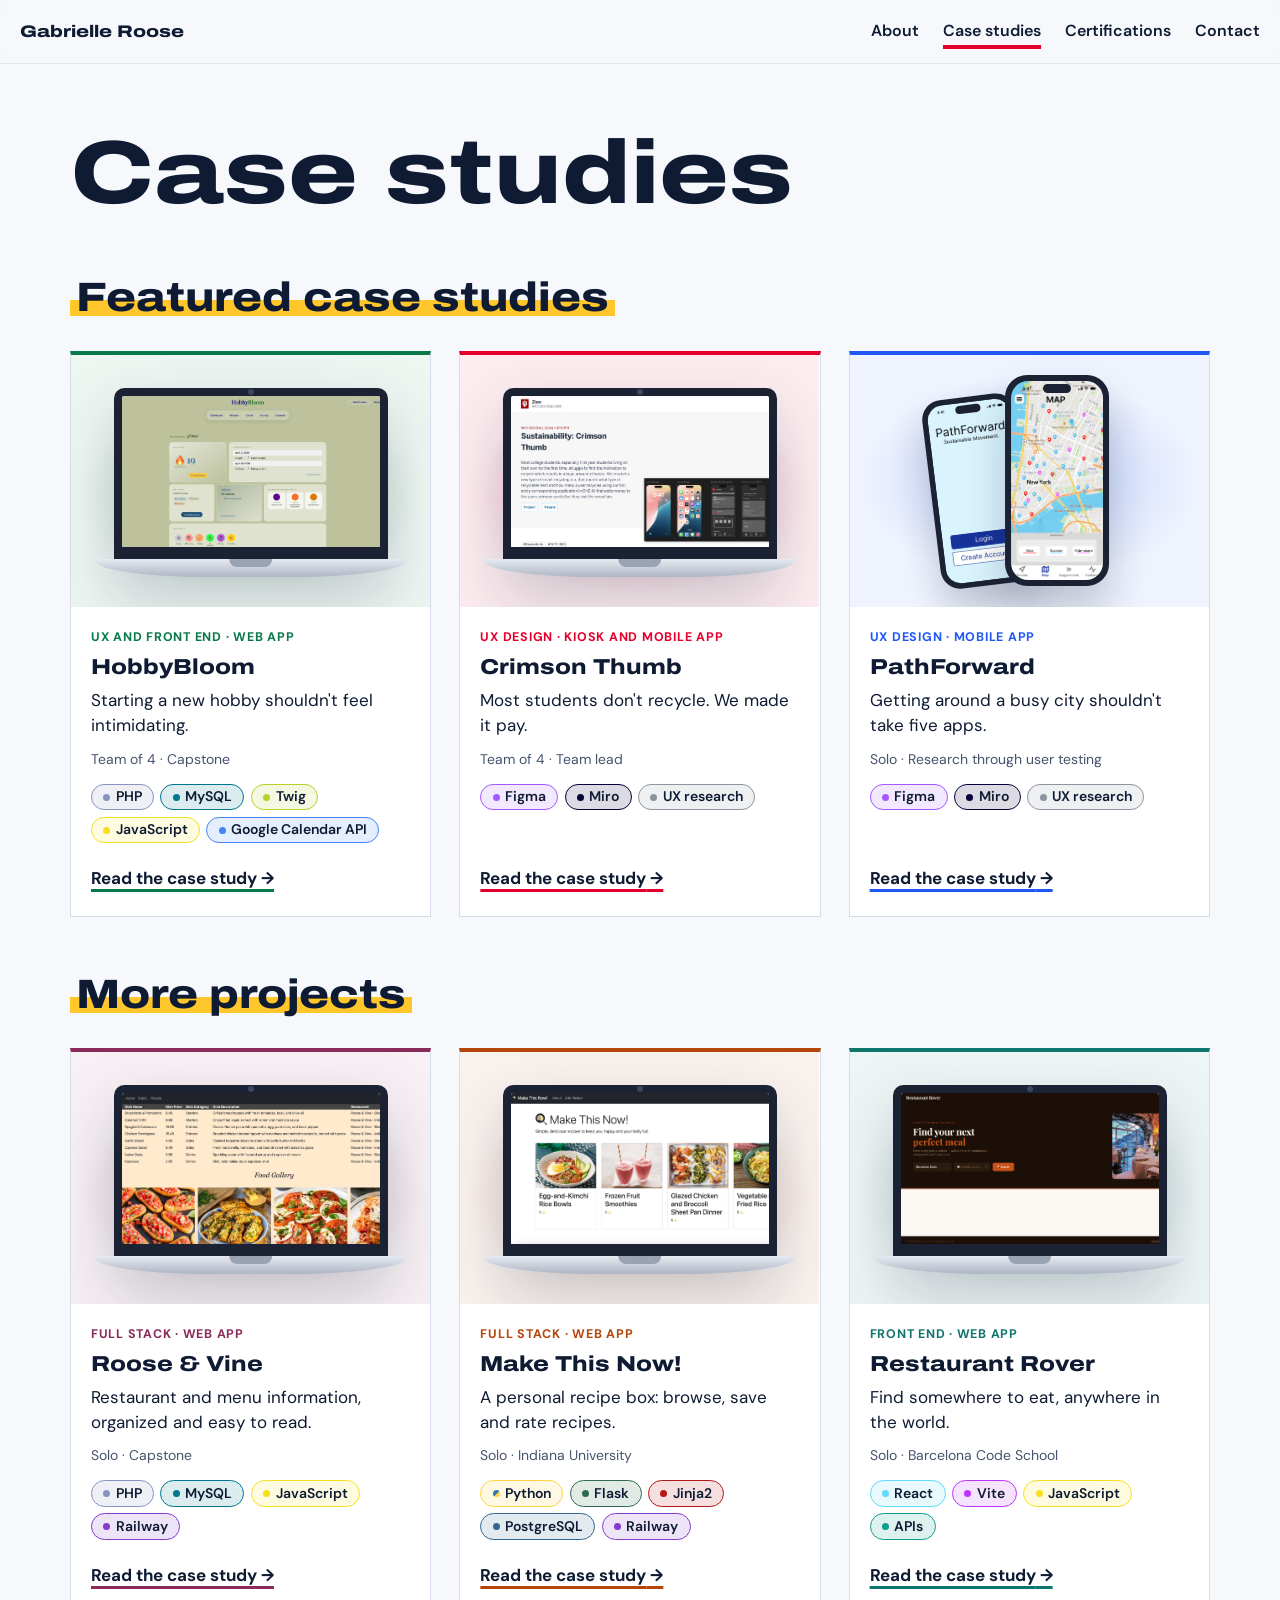
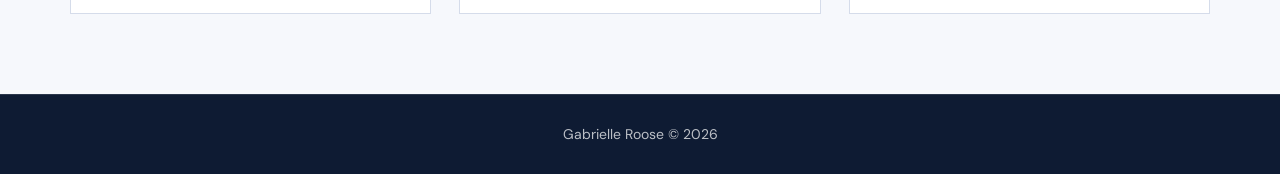
==== commit 4a2309e7: "Making the case study group headings bigger with a yellow highlight and no side rule" ====
--- a/case-studies.html
+++ b/case-studies.html
@@ -41,7 +41,7 @@
       </header>
 
       <section aria-labelledby="featured" class="case-studies__group">
-        <h2 class="place__sub" id="featured">Featured case studies</h2>
+        <h2 class="place__sub" id="featured"><span class="highlight">Featured case studies</span></h2>
         <ul class="study-grid">
         <li class="study-card tone--green">
           <div class="study-card__media">
@@ -103,7 +103,7 @@
       </section>
 
       <section aria-labelledby="builds" class="case-studies__group">
-        <h2 class="place__sub" id="builds">More projects</h2>
+        <h2 class="place__sub" id="builds"><span class="highlight">More projects</span></h2>
         <ul class="study-grid">
         <li class="study-card tone--plum">
           <div class="study-card__media">
--- a/css/case-studies.css
+++ b/css/case-studies.css
@@ -166,3 +166,20 @@
         transform: none;
     }
 }
+
+/* Group headings: bigger, with a taxi-yellow highlighter swipe behind the words */
+.case-studies__group .place__sub {
+    font-size: var(--step-2);
+    margin-bottom: 2rem;
+}
+
+.case-studies__group .highlight {
+    padding: 0 0.15em;
+    background: linear-gradient(transparent 55%, var(--taxi) 55%, var(--taxi) 92%, transparent 92%);
+    -webkit-box-decoration-break: clone;
+    box-decoration-break: clone;
+}
+
+.case-studies__group .place__sub::after {
+    content: none;
+}
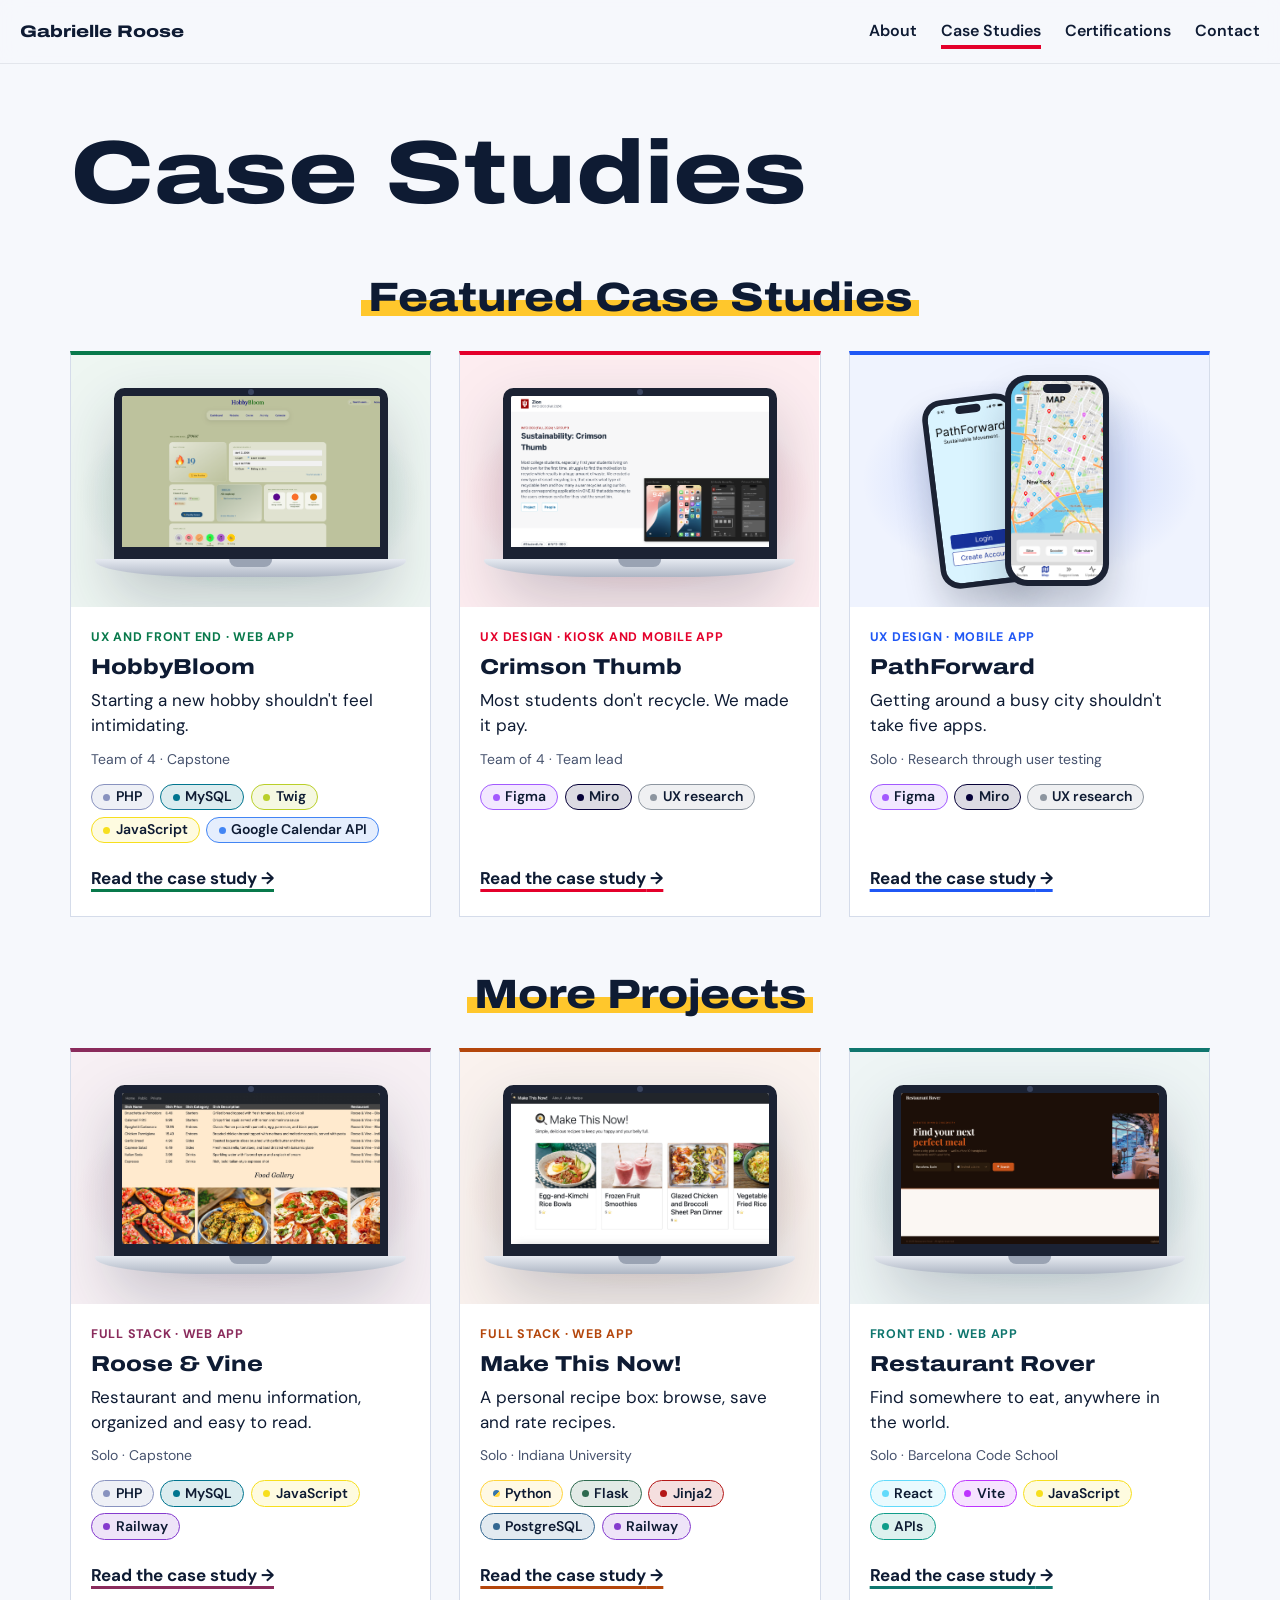
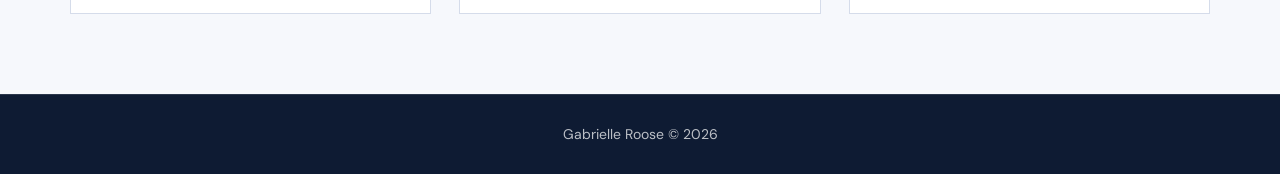
==== commit 6d4bbcd7: "Capitalizing Case Studies and centering the group headings" ====
--- a/case-studies.html
+++ b/case-studies.html
@@ -3,7 +3,7 @@
   <head>
     <meta charset="UTF-8" />
     <meta name="viewport" content="width=device-width, initial-scale=1.0" />
-    <title>Case studies | Gabrielle Roose</title>
+    <title>Case Studies | Gabrielle Roose</title>
     <link rel="apple-touch-icon" sizes="180x180" href="GRfavicon_io/apple-touch-icon.png" />
     <link rel="icon" type="image/png" sizes="32x32" href="GRfavicon_io/favicon-32x32.png" />
     <link rel="icon" type="image/png" sizes="16x16" href="GRfavicon_io/favicon-16x16.png" />
@@ -28,7 +28,7 @@
       <a class="wordmark" href="index.html">Gabrielle Roose</a>
       <nav class="topbar__nav" aria-label="Main">
         <a href="index.html#about">About</a>
-        <a href="case-studies.html" aria-current="page">Case studies</a>
+        <a href="case-studies.html" aria-current="page">Case Studies</a>
         <a href="index.html#certifications">Certifications</a>
         <a href="index.html#contact">Contact</a>
       </nav>
@@ -37,11 +37,11 @@
     <main class="case-studies">
       <header class="case-studies__head">
         <!-- <p class="case-studies__eyebrow">Work</p> -->
-        <h1 class="case-studies__title">Case studies</h1>
+        <h1 class="case-studies__title">Case Studies</h1>
       </header>
 
       <section aria-labelledby="featured" class="case-studies__group">
-        <h2 class="place__sub" id="featured"><span class="highlight">Featured case studies</span></h2>
+        <h2 class="place__sub" id="featured"><span class="highlight">Featured Case Studies</span></h2>
         <ul class="study-grid">
         <li class="study-card tone--green">
           <div class="study-card__media">
@@ -103,7 +103,7 @@
       </section>
 
       <section aria-labelledby="builds" class="case-studies__group">
-        <h2 class="place__sub" id="builds"><span class="highlight">More projects</span></h2>
+        <h2 class="place__sub" id="builds"><span class="highlight">More Projects</span></h2>
         <ul class="study-grid">
         <li class="study-card tone--plum">
           <div class="study-card__media">
--- a/css/case-studies.css
+++ b/css/case-studies.css
@@ -183,3 +183,8 @@
 .case-studies__group .place__sub::after {
     content: none;
 }
+
+.case-studies__group .place__sub {
+    justify-content: center;
+    text-align: center;
+}
